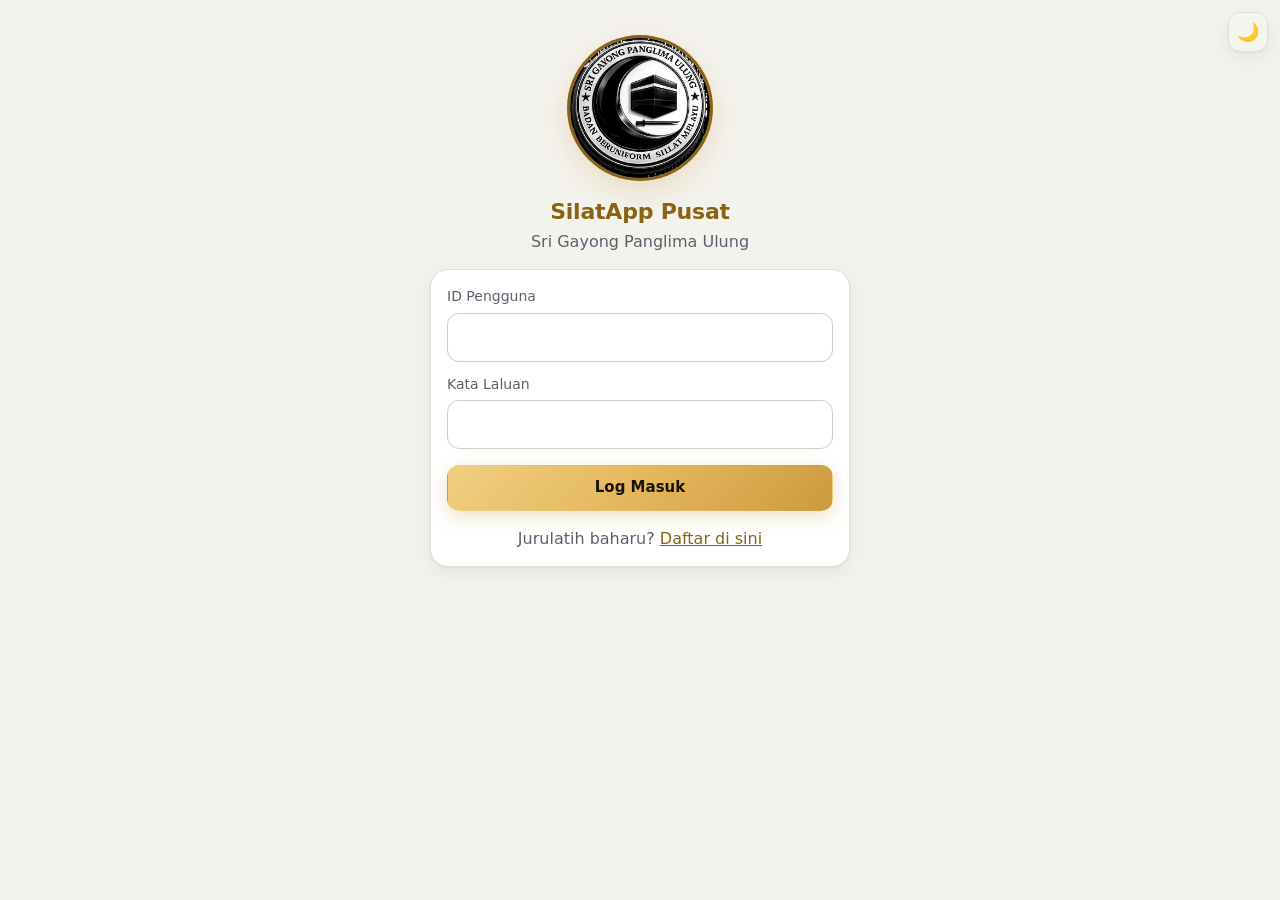
==== index.html @ 89554055 "Tema premium baharu: Mod Normal & Mod Malam, lebih ringan & laju - glass.css: tema rata tanpa kesan " ====
<!DOCTYPE html>
<html lang="ms">
<head>
<meta charset="UTF-8">
<meta name="viewport" content="width=device-width,initial-scale=1,viewport-fit=cover">
<title>SilatApp Pusat</title>
<link rel="icon" href="icon-192.png">
<link rel="apple-touch-icon" href="icon-192.png">
<link rel="manifest" href="manifest.json">
<meta name="apple-mobile-web-app-title" content="SilatApp">
<meta name="theme-color" content="#0F1115">
<meta name="mobile-web-app-capable" content="yes">
<meta name="apple-mobile-web-app-capable" content="yes">
<style>
:root{--bg:#0F1115;--kad:#181B22;--kad2:#20242D;--garis:#2C313C;--teks:#E8E9EC;--pudar:#9097A3;--emas:#E2B55A;--hijau:#3FB97B;--merah:#E0605A;--kuning:#E2B55A;--biru:#5A9BE2}
*{box-sizing:border-box;-webkit-tap-highlight-color:transparent}
html,body{margin:0;background:var(--bg);color:var(--teks);font:16px/1.45 system-ui,-apple-system,"Segoe UI",Roboto,sans-serif}
a{color:var(--emas)}
.wrap{max-width:760px;margin:0 auto;padding:14px 14px 110px}
header{display:flex;align-items:center;gap:10px;padding:10px 14px;border-bottom:1px solid var(--garis);background:#0B0D10;position:sticky;top:0;z-index:10}
header img{width:38px;height:38px;border-radius:50%;background:#fff;flex:none}
header .t{flex:1;min-width:0}
header .t b{display:block;font-size:17px}
header .t small{color:var(--pudar);display:block;white-space:nowrap;overflow:hidden;text-overflow:ellipsis;font-size:12px}
.ikon{width:44px;height:44px;flex:none;display:inline-flex;align-items:center;justify-content:center;border-radius:12px;background:var(--kad);border:1px solid var(--garis);color:var(--teks);font-size:20px;padding:0;cursor:pointer;min-height:0}
.tajuk{display:flex;align-items:center;gap:12px;padding:12px 14px;border-bottom:1px solid var(--garis);position:sticky;top:59px;background:var(--bg);z-index:9}
.tajuk h2{flex:1;margin:0;font-size:19px}
.tabs{display:flex;gap:6px;overflow-x:auto;padding:10px 14px;border-bottom:1px solid var(--garis);scrollbar-width:none}
.tabs::-webkit-scrollbar{display:none}
.tabs button{flex:none}
button,.btn{background:var(--kad2);color:var(--teks);border:1px solid var(--garis);border-radius:12px;padding:11px 16px;font:inherit;font-size:15px;cursor:pointer;min-height:44px}
button.utama{background:var(--emas);color:#1a1405;border-color:var(--emas);font-weight:700}
button.aktif{border-color:var(--emas);color:var(--emas)}
button.kecil{padding:6px 12px;font-size:14px;min-height:36px}
button.bahaya{border-color:var(--merah);color:var(--merah);background:transparent}
button.penuh{width:100%}
button:disabled{opacity:.5}
input,select,textarea{width:100%;background:var(--kad2);color:var(--teks);border:1px solid var(--garis);border-radius:12px;padding:12px 14px;font:inherit;font-size:16px;min-height:48px}
select{appearance:none;-webkit-appearance:none;background-image:linear-gradient(45deg,transparent 50%,var(--teks) 50%),linear-gradient(135deg,var(--teks) 50%,transparent 50%);background-position:calc(100% - 20px) 21px,calc(100% - 15px) 21px;background-size:5px 5px;background-repeat:no-repeat;padding-right:36px}
input:focus,select:focus,textarea:focus{outline:none;border-color:var(--emas)}
label{display:block;margin:12px 0 6px;color:var(--pudar);font-size:14px}
.kad{background:var(--kad);border:1px solid var(--garis);border-radius:16px;padding:16px;margin-bottom:12px}
.kad h3{margin:0 0 10px;color:var(--emas);font-size:16px}
.grid{display:grid;grid-template-columns:repeat(2,1fr);gap:10px}
@media(min-width:600px){.grid{grid-template-columns:repeat(3,1fr)}}
.stat{background:var(--kad2);border-radius:12px;padding:12px}
.stat b{display:block;font-size:22px;color:var(--emas)}
.stat small{color:var(--pudar);font-size:13px}
.jad{overflow-x:auto}
table{width:100%;border-collapse:collapse;font-size:14px}
th,td{padding:9px 8px;border-bottom:1px solid var(--garis);text-align:left;vertical-align:top}
th{color:var(--pudar);font-weight:500;white-space:nowrap}
.baris{display:flex;gap:10px;align-items:center}
.baris>*{flex:1;min-width:0}
.baris.balut{flex-wrap:wrap}.baris.balut>*{min-width:140px}
.pudar{color:var(--pudar)}
.tag{display:inline-block;padding:3px 10px;border-radius:8px;font-size:13px;font-weight:700;white-space:nowrap}
.t-AKTIF,.t-HIJAU{background:#1f3a2c;color:var(--hijau)}
.t-MENUNGGU,.t-KUNING{background:#3a321f;color:var(--kuning)}
.t-TIDAK{background:#2a2d33;color:var(--pudar)}
.t-DIGANTUNG,.t-DISEKAT,.t-DITOLAK,.t-DIBATALKAN,.t-MERAH{background:#3a2020;color:var(--merah)}
.t-BERPINDAH,.t-BERSAMA,.t-BIRU,.t-KETUA{background:#1f2c3a;color:var(--biru)}
.ring{background:var(--kad);border:1px solid var(--garis);border-radius:16px;padding:18px;margin-bottom:12px}
.ring .besar{font-size:30px;font-weight:800}
.ring .sub{display:flex;justify-content:space-between;align-items:center;color:var(--pudar);font-size:14px;margin:4px 0 12px;gap:8px}
.bar{height:8px;background:var(--kad2);border-radius:8px;overflow:hidden}.bar i{display:block;height:100%;background:var(--hijau);border-radius:8px}
.cip{display:flex;gap:8px;overflow-x:auto;margin:6px 0 12px;scrollbar-width:none}
.cip::-webkit-scrollbar{display:none}
.cip button{flex:none;border-radius:20px;padding:8px 16px;min-height:40px;background:var(--kad);color:var(--pudar);font-weight:600}
.cip button.on{background:#EDEEF0;color:#111;border-color:#EDEEF0}
.item{display:flex;align-items:center;gap:12px;background:var(--kad);border:1px solid var(--garis);border-radius:14px;padding:14px 16px;margin-bottom:8px;cursor:pointer}
.item .k{flex:1;min-width:0}
.item .k b{display:block;font-size:15px;line-height:1.3;text-transform:uppercase}
.item .k small{color:var(--pudar);font-size:13px}
.item .r{flex:none;display:flex;align-items:center;gap:8px}
.semak{width:46px;height:46px;border-radius:12px;border:2px solid var(--garis);display:flex;align-items:center;justify-content:center;font-size:22px;font-weight:800;color:transparent;flex:none}
.item.on .semak{background:var(--hijau);border-color:var(--hijau);color:#0b1a12}
.item.on{border-color:#2d5a43}
.menu{display:grid;grid-template-columns:repeat(2,1fr);gap:12px}
@media(min-width:600px){.menu{grid-template-columns:repeat(3,1fr)}}
.menu button{display:flex;flex-direction:column;align-items:flex-start;gap:8px;padding:18px 16px;border-radius:16px;background:var(--kad);text-align:left;min-height:110px}
.menu button .i{font-size:28px}
.menu button b{font-size:16px}
.menu button small{color:var(--pudar);font-size:12px}
.terapung{position:fixed;left:0;right:0;bottom:0;padding:12px 14px calc(12px + env(safe-area-inset-bottom));background:linear-gradient(transparent,var(--bg) 30%);z-index:8}
.terapung>div{max-width:760px;margin:0 auto}
.login{max-width:420px;margin:24px auto}
.login .logo{text-align:center}
.login .logo img{width:140px;height:140px;border-radius:50%;background:#fff;box-shadow:0 0 0 3px var(--emas)}
.login h1{color:var(--emas);text-align:center;margin:12px 0 2px;font-size:22px}
#toast{position:fixed;left:50%;bottom:calc(90px + env(safe-area-inset-bottom));transform:translateX(-50%);background:var(--kad2);border:1px solid var(--emas);padding:12px 16px;border-radius:12px;width:max-content;max-width:92%;display:none;z-index:60}
#modal{position:fixed;inset:0;background:rgba(0,0,0,.65);display:none;align-items:flex-end;justify-content:center;z-index:50}
#modal .isi{background:var(--kad);border:1px solid var(--garis);border-radius:20px 20px 0 0;padding:8px 16px calc(18px + env(safe-area-inset-bottom));width:100%;max-width:560px;max-height:92vh;overflow:auto}
#modal .isi:before{content:"";display:block;width:44px;height:5px;border-radius:5px;background:var(--garis);margin:4px auto 12px}
@media(min-width:700px){#modal{align-items:center}#modal .isi{border-radius:20px}}
.ahlikad{background:linear-gradient(135deg,#1c1f27,#0B0D10);border:2px solid var(--emas);border-radius:16px;padding:16px;display:flex;gap:14px;align-items:center}
.ahlikad img{width:68px;height:68px;border-radius:50%;background:#fff;flex:none}
.ahlikad .n{font-size:16px;font-weight:700}
.ahlikad .no{color:var(--emas);font-size:19px;font-weight:800;letter-spacing:1px}
.pdpa{font-size:13px;color:var(--pudar);background:var(--kad2);border:1px solid var(--garis);border-radius:12px;padding:12px;margin-top:12px}
.cek{display:flex;gap:10px;align-items:flex-start;margin-top:10px;color:var(--teks)}.cek input{width:22px;height:22px;min-height:0;margin-top:1px;flex:none}
.muat{opacity:.6;pointer-events:none}
.besarInput{font-size:26px;font-weight:800;text-align:center}
.fizgrid{display:grid;grid-template-columns:1fr 1fr 1fr;gap:8px;margin-top:10px;padding-top:10px;border-top:1px solid var(--garis)}.fizgrid .tag{white-space:normal;margin:0 2px 3px 0;line-height:1.3}
.kotakHasil{background:var(--kad2);border-radius:14px;padding:6px 14px;margin-top:12px}
.kotakHasil .bar2{display:flex;justify-content:space-between;align-items:center;gap:10px;padding:9px 0;border-bottom:1px solid var(--garis)}
.kotakHasil .bar2:last-child{border:0}
.kotakHasil .bar2 b{text-align:right}
/* ===== Paparan cetak (hitam putih) ===== */
#cetak{display:none;position:fixed;inset:0;z-index:100;background:#fff;color:#000;overflow:auto}
#cetak .alat{position:sticky;top:0;display:flex;gap:8px;padding:10px 14px;background:#111;z-index:2}
#cetak .alat button{flex:1}
#cetak .kertas{max-width:800px;margin:0 auto;padding:18px 16px 40px;font:13px/1.4 Arial,Helvetica,sans-serif;color:#000}
.kp-head{display:flex;align-items:center;gap:14px;border-bottom:3px double #000;padding-bottom:10px}
.kp-head img{width:70px;height:70px;filter:grayscale(1)}
.kp-head h1{font-size:17px;margin:0;letter-spacing:.5px}
.kp-head .g{font-size:15px;font-weight:700;margin-top:2px}
.kp-head .m{font-size:11px;margin-top:2px}
.kp-tajuk{text-align:center;font-size:15px;font-weight:700;margin:14px 0 4px;text-decoration:underline}
.kp-ring{width:100%;border-collapse:collapse;margin:8px 0 14px;font-size:11px}
.kp-ring td,.kp-ring th{border:1px solid #000;padding:3px 6px;text-align:center}
.kp-usia{background:#000;color:#fff;padding:7px 10px;font-weight:700;font-size:14px;margin-top:18px;-webkit-print-color-adjust:exact;print-color-adjust:exact}
.kp-jan{border:2px solid #000;border-top:0;padding:5px 10px;font-weight:700;font-size:13px;letter-spacing:1px}
.kp-kelas{font-weight:700;margin:10px 0 4px;font-size:13px;border-bottom:1px solid #000;padding-bottom:2px}
table.kp{width:100%;border-collapse:collapse;font-size:12px;margin-bottom:6px;page-break-inside:avoid}
table.kp th,table.kp td{border:1px solid #000;padding:4px 6px;text-align:left;color:#000}
table.kp th{background:#e6e6e6;font-weight:700;-webkit-print-color-adjust:exact;print-color-adjust:exact}
table.kp td.c,table.kp th.c{text-align:center}
.kp-blok{page-break-inside:avoid}
.kp-ttd{display:flex;justify-content:space-between;gap:30px;margin-top:40px;font-size:12px}
.kp-ttd div{flex:1;border-top:1px dotted #000;padding-top:4px}
.kp-nota{font-size:10px;margin-top:14px;border-top:1px solid #000;padding-top:6px}
@media print{
  @page{size:A4;margin:12mm}
  body>*:not(#cetak){display:none!important}
  #cetak{position:static;display:block!important;overflow:visible}
  #cetak .alat{display:none}
  #cetak .kertas{max-width:none;padding:0}
  .kp-usia.baru{page-break-before:always}
}
.lencanaRekod{display:inline-flex;align-items:center;min-height:40px;padding:8px 16px;border-radius:12px;background:linear-gradient(135deg,#F3CF7E,#E2B55A 45%,#C8963A);color:#1a1405;font-weight:700;font-size:14px;white-space:nowrap}
</style>
<link rel="preconnect" href="https://script.google.com"><link rel="preconnect" href="https://script.googleusercontent.com">
<link rel="stylesheet" href="glass.css"><script src="tema.js"></script>
</head>
<body>
<div id="app"><div style="min-height:80vh;display:flex;flex-direction:column;align-items:center;justify-content:center;gap:14px;color:#9097A3;font:15px system-ui,sans-serif">
<img src="logo.png" alt="" style="width:110px;height:110px;border-radius:50%;background:#fff;box-shadow:0 0 0 3px #E2B55A">
<div>Memuatkan...</div></div></div>
<div id="modal"><div class="isi" id="modalIsi"></div></div>
<div id="toast"></div>
<div id="cetak"></div>
<script src="bersama.js"></script>
<script src="qrcode.js"></script>
<script src="poster.js"></script>
<script>
/* ====== TETAPAN: URL Web App Apps Script ====== */
const API_URL = 'https://script.google.com/macros/s/AKfycbwYLSghcfcLVKLg2plYc9Slj8E0KuNu8LX7HOugVTSIWxwCfv2hcBZB_l0uc5JArfxV/exec';

const $ = s => document.querySelector(s);
const esc = s => String(s == null ? '' : s).replace(/[&<>"']/g, c => ({'&':'&amp;','<':'&lt;','>':'&gt;','"':'&quot;',"'":'&#39;'}[c]));
const tag = (s, w) => s ? `<span class="tag t-${esc(w || String(s).split(' ')[0])}">${esc(s)}</span>` : '';
let S = { token: localStorage.getItem('sp_token') || '', u: null, negeri: [], tab: '', tahun: String(new Date().getFullYear()), gelPilih: '' };
const NAMA_PERANAN = { SUPER_ADMIN: 'Super Admin', ADMIN_NEGERI: 'Admin Negeri', JURULATIH: 'Jurulatih' };
const BULAN_PENUH = ['','JANUARI','FEBRUARI','MAC','APRIL','MEI','JUN','JULAI','OGOS','SEPTEMBER','OKTOBER','NOVEMBER','DISEMBER'];
const hariIniStr = () => { const d = new Date(); return new Date(d - d.getTimezoneOffset() * 60000).toISOString().slice(0, 10); };
const rm = n => 'RM' + Number(n || 0).toFixed(2);
const tarikhMY = t => t && t.length >= 10 ? `${t.slice(8, 10)}/${t.slice(5, 7)}/${t.slice(0, 4)}` : (t || '');

function toast(m, ms) { const t = $('#toast'); t.textContent = m; t.style.display = 'block'; clearTimeout(toast.h); toast.h = setTimeout(() => t.style.display = 'none', ms || 3500); }
function modal(html) { $('#modalIsi').innerHTML = html; $('#modal').style.display = html ? 'flex' : 'none'; document.body.style.overflow = html ? 'hidden' : ''; }
$('#modal').addEventListener('click', e => { if (e.target.id === 'modal') modal(''); });

async function api(action, data) {
  const body = JSON.stringify(Object.assign({ action, token: S.token }, data || {}));
  let r;
  try {
    const res = await fetchMasa(API_URL, { method: 'POST', credentials: 'omit', headers: { 'Content-Type': 'text/plain;charset=utf-8' }, body });
    r = await res.json();
  } catch (e) {
    try {
      const res = await fetchMasa(API_URL + '?p=' + encodeURIComponent(body), { credentials: 'omit' });
      r = await res.json();
    } catch (e2) { r = { ok: false, msg: 'Tiada sambungan ke pelayan. Semak internet.' }; }
  }
  if (r.logout) keluar(true);
  return r;
}
const memuat = () => { const i = $('#isi'); if (i) i.innerHTML = '<p class="pudar" style="text-align:center;padding:30px 0">Memuatkan...</p>'; };

/* ================= LOG MASUK / DAFTAR ================= */
async function paparLogin() {
  const st = await api('status_awal');
  if (st.ok && st.perluSuper) return paparCiptaSuper();
  $('#app').innerHTML = `<div class="wrap"><div class="login">
    <div class="logo"><img src="logo.png" alt="Logo Sri Gayong Panglima Ulung"></div>
    <h1>SilatApp Pusat</h1><p class="pudar" style="text-align:center;margin-top:0">Sri Gayong Panglima Ulung</p>
    <div class="kad" id="kotakLogin">
      <label style="margin-top:0">ID Pengguna</label><input id="lId" autocomplete="username" autocapitalize="none">
      <label>Kata Laluan</label><input id="lPw" type="password" autocomplete="current-password">
      <button class="utama penuh" style="margin-top:16px" onclick="logMasuk()">Log Masuk</button>
      <p class="pudar" style="text-align:center;margin-bottom:0">Jurulatih baharu? <a href="#" onclick="paparDaftar();return false">Daftar di sini</a></p>
    </div></div></div>`;
  $('#lPw').addEventListener('keydown', e => { if (e.key === 'Enter') logMasuk(); });
}
function paparCiptaSuper() {
  $('#app').innerHTML = `<div class="wrap"><div class="login">
    <div class="logo"><img src="logo.png" alt="Logo"></div>
    <h1>Selamat Datang</h1><p class="pudar" style="text-align:center;margin-top:0">Langkah pertama: cipta akaun Super Admin anda (sekali sahaja).</p>
    <div class="kad" id="kotakSuper">
      <label style="margin-top:0">ID Pengguna</label><input id="sId" value="superadmin" autocapitalize="none">
      <label>Nama Penuh</label><input id="sNama">
      <label>No. Telefon</label><input id="sTel" inputmode="tel">
      <label>Kata Laluan (min. 8 aksara)</label><input id="sPw" type="password">
      <label>Ulang Kata Laluan</label><input id="sPw2" type="password">
      <button class="utama penuh" style="margin-top:16px" onclick="ciptaSuper()">Cipta Akaun</button>
    </div></div></div>`;
}
async function ciptaSuper() {
  if ($('#sPw').value !== $('#sPw2').value) return toast('Kata laluan tidak sama.');
  const k = $('#kotakSuper'); k.classList.add('muat');
  const r = await api('cipta_super', { id: $('#sId').value, nama: $('#sNama').value, telefon: $('#sTel').value, katalaluan: $('#sPw').value });
  k.classList.remove('muat'); toast(r.msg, 5000);
  if (r.ok) paparLogin();
}
async function logMasuk() {
  const k = $('#kotakLogin'); k.classList.add('muat');
  const r = await api('login', { id: $('#lId').value, katalaluan: $('#lPw').value });
  k.classList.remove('muat');
  if (!r.ok) return toast(r.msg);
  S.token = r.token; localStorage.setItem('sp_token', r.token); S.u = r.pengguna; S.tab = ''; mula();
}
async function paparDaftar() {
  $('#app').innerHTML = `<div class="wrap"><div class="login"><div class="logo"><img src="logo.png" alt=""></div>
    <h1>Daftar Jurulatih</h1><div class="kad" id="kotakDaftar"><p class="pudar">Memuatkan...</p></div></div></div>`;
  const r = await api('negeri');
  if (!r.ok) return toast(r.msg);
  S.negeri = r.negeri; S.gelAwam = r.gelanggang;
  $('#kotakDaftar').innerHTML = `
    <label style="margin-top:0">ID Pengguna (huruf kecil/nombor, 4–30 aksara)</label><input id="dId" autocapitalize="none">
    <label>Kata Laluan (min. 8 aksara)</label><input id="dPw" type="password">
    <label>Nama Penuh</label><input id="dNama">
    <label>No. Telefon</label><input id="dTel" inputmode="tel">
    <label>Negeri</label><select id="dNeg" onchange="isiGelDaftar()"><option value="">— Pilih negeri —</option>${S.negeri.map(n => `<option value="${n[0]}">${esc(n[1])}</option>`).join('')}</select>
    <label>Gelanggang</label><select id="dGel" onchange="$('#gelBaru').style.display=this.value==='__BARU'?'block':'none'"><option value="">— Pilih negeri dahulu —</option></select>
    <div id="gelBaru" style="display:none">
      <label>Nama Gelanggang Baharu</label><input id="dGNama">
      <label>Alamat Gelanggang</label><textarea id="dGAlamat" rows="2"></textarea>
      <p class="pudar" style="font-size:13px">Anda akan ditanda sebagai KETUA gelanggang ini.</p>
    </div>
    <div class="pdpa"><b>Notis PDPA:</b> Maklumat peribadi anda (nama, telefon) dikumpul hanya untuk urusan pentadbiran persatuan silat, disimpan secara selamat dan tidak didedahkan kepada pihak luar, selaras Akta Perlindungan Data Peribadi 2010.</div>
    <label class="cek"><input type="checkbox" id="dPdpa"> Saya faham dan bersetuju dengan notis PDPA di atas.</label>
    <div style="margin-top:16px" class="baris"><button onclick="paparLogin()">Kembali</button><button class="utama" onclick="hantarDaftar()">Hantar</button></div>`;
}
function isiGelDaftar() {
  const n = $('#dNeg').value, l = S.gelAwam.filter(g => g.negeri === n);
  if (!n) {
    $('#dGel').innerHTML = `<option value="">— Pilih negeri dahulu —</option>`;
    $('#gelBaru').style.display = 'none';
    return;
  }
  if (!l.length) {
    // Belum ada gelanggang di negeri ini: terus daftar gelanggang baharu
    $('#dGel').innerHTML = `<option value="__BARU" selected>+ Daftar gelanggang baharu (belum ada gelanggang di negeri ini)</option>`;
    $('#gelBaru').style.display = 'block';
    return;
  }
  $('#dGel').innerHTML = `<option value="">— Pilih gelanggang —</option>` + l.map(g => `<option value="${esc(g.kod)}">${esc(g.nama)} (${esc(g.kod)})</option>`).join('') + `<option value="__BARU">+ Mohon gelanggang baharu</option>`;
  $('#gelBaru').style.display = 'none';
}
async function hantarDaftar() {
  const gel = $('#dGel').value;
  if (!$('#dNeg').value) return toast('Sila pilih negeri.');
  if (!gel) return toast('Sila pilih gelanggang, atau pilih "+ Mohon gelanggang baharu" jika gelanggang anda belum ada dalam senarai.', 6000);
  if (gel === '__BARU' && !$('#dGNama').value.trim()) return toast('Sila isi Nama Gelanggang Baharu.');
  const d = { id: $('#dId').value, katalaluan: $('#dPw').value, nama: $('#dNama').value, telefon: $('#dTel').value, negeri: $('#dNeg').value, pdpa: $('#dPdpa').checked };
  if (gel === '__BARU') d.gelanggang_baru = { nama: $('#dGNama').value, alamat: $('#dGAlamat').value };
  else d.kod_gelanggang = gel;
  const k = $('#kotakDaftar'); k.classList.add('muat');
  const r = await api('daftar', d); k.classList.remove('muat');
  toast(r.msg, 6000);
  if (r.ok) paparLogin();
}
async function keluar(senyap) {
  if (!senyap && S.token) api('logout');
  S.token = ''; S.u = null; S.tab = ''; localStorage.removeItem('sp_token'); paparLogin();
}

/* ================= KERANGKA UTAMA ================= */
const MENU_JUR = [
  ['ahli', '👥', 'Ahli', 'Senarai & kad ahli'],
  ['mohon', '📝', 'Permohonan', 'Borang online & kelulusan'],
  ['daftar', '➕', 'Daftar Ahli', 'Pendaftaran manual'],
  ['hadir', '✅', 'Kehadiran', 'Rekod latihan'],
  ['yb', '💳', 'Yuran', 'Yuran bulanan'],
  ['kew', '💰', 'Kewangan', 'Masuk & keluar'],
  ['fiz', '⚖️', 'Fizikal & BMI', 'Kelas berat & BMI'],
  ['poster', '🖼️', 'Poster', 'Muat turun & kongsi'],
  ['gelang', '🏟️', 'Gelanggang', 'Jadual, cawangan & logo'],
  ['akaun', '⚙️', 'Akaun', 'Kata laluan']
];
const FN = () => ({ papan: tabPapan, lulus: tabLulus, gel: tabGel, jur: tabJur, ahli: tabAhli, daftar: tabDaftar, akaun: tabAkaun, hadir: tabHadir, gelang: tabGelang, mohon: tabMohon, poster: tabPoster, yb: tabYB, kew: tabKew, fiz: tabFiz, menu: tabMenu });
function pergi(t) { S.tab = t; window.scrollTo(0, 0); mula(); }

async function mula() {
  if (!S.token) return paparLogin();
  if (!S.u) {
    $('#app').innerHTML = `<div class="wrap pudar" style="text-align:center;padding-top:60px"><img src="logo.png" style="width:90px;border-radius:50%;background:#fff"><p>Memuatkan...</p></div>`;
    const r = await api('saya');
    if (!r.ok) { if (r.logout) return; $('#app').innerHTML = `<div class="wrap" style="text-align:center;padding-top:60px"><img src="logo.png" style="width:90px;border-radius:50%;background:#fff"><p>${esc(r.msg || 'Tidak dapat sambung ke pelayan.')}</p><button class="utama" onclick="mula()">Cuba lagi</button></div>`; return; }
    S.u = r.pengguna; S.negeri = r.negeri;
  }
  if (S.u.wajib_tukar) return paparTukarWajib();
  if (!S.negeri.length) { const r = await api('negeri'); S.negeri = r.negeri || []; }
  if (S.mod == null) { try { S.mod = localStorage.getItem('sp_mod') || 'admin'; } catch (e) { S.mod = 'admin'; } }
  const u = S.u, jur = modJur(), dua = u.peranan !== 'JURULATIH' && !!u.kod_gelanggang;
  if (jur) S.gelPilih = u.kod_gelanggang;
  const sub = jur ? `${esc(u.nama_gelanggang)} · ${esc(u.kod_gelanggang)}${u.ketua ? ' · KETUA' : ''}`
    : u.peranan === 'ADMIN_NEGERI' ? `Admin Negeri ${esc(u.namaNegeri)}` : 'Super Admin · Semua negeri';
  const head = `<header><img src="${esc(logoGel())}" alt="" style="object-fit:cover"><div class="t"><b>SilatApp</b><small>${esc(u.nama)} — ${sub}</small></div><button class="kecil" onclick="keluar()">Keluar</button></header>` +
    (dua ? `<div style="display:flex;gap:6px;padding:8px 14px;background:#0B0D10;border-bottom:1px solid var(--garis)">
      <button style="flex:1;min-height:40px;${!jur ? 'background:var(--emas);color:#1a1405;border-color:var(--emas);font-weight:700' : ''}" onclick="tukarMod('admin')">📊 Pentadbir</button>
      <button style="flex:1;min-height:40px;${jur ? 'background:var(--emas);color:#1a1405;border-color:var(--emas);font-weight:700' : ''}" onclick="tukarMod('gel')">🏟️ ${esc(u.nama_gelanggang || 'Gelanggang Saya')}</button></div>` : '');
  if (jur) {
    if (!MENU_JUR.some(m => m[0] === S.tab)) S.tab = 'menu';
    const m = MENU_JUR.find(x => x[0] === S.tab);
    $('#app').innerHTML = head + (m ? `<div class="tajuk"><button class="ikon" onclick="pergi('menu')">←</button><h2>${m[2]}</h2><button class="ikon" onclick="mula()">⟳</button></div>` : '') + `<div class="wrap" id="isi"></div>`;
  } else {
    const tabs = u.peranan === 'ADMIN_NEGERI' ? [['papan','Ringkasan'],['lulus','Kelulusan'],['gel','Gelanggang'],['jur','Jurulatih'],['ahli','Ahli'],['akaun','Akaun']]
      : [['papan','Ringkasan'],['lulus','Kelulusan'],['gel','Gelanggang'],['jur','Pengguna'],['ahli','Ahli'],['akaun','Akaun']];
    if (!tabs.some(t => t[0] === S.tab)) S.tab = tabs[0][0];
    $('#app').innerHTML = head + `<div class="tabs">${tabs.map(t => `<button class="${S.tab === t[0] ? 'aktif' : ''}" onclick="pergi('${t[0]}')">${t[1]}</button>`).join('')}</div><div class="wrap" id="isi"></div>`;
  }
  memuat();
  FN()[S.tab]();
}
function modJur() { return !!S.u && (S.u.peranan === 'JURULATIH' || (S.mod === 'gel' && !!S.u.kod_gelanggang)); }
function tukarMod(m) {
  S.mod = m; try { localStorage.setItem('sp_mod', m); } catch (e) {}
  S.tab = ''; S.cawList = null; S.cawPilih = null; S.ahli = null; S.gelPilih = m === 'gel' ? S.u.kod_gelanggang : '';
  window.scrollTo(0, 0); mula();
}
async function tabMenu() {
  await sediaCaw();
  $('#isi').innerHTML = `${pilihCaw('tabMenu')}<div class="ring" style="display:flex;gap:14px;align-items:center"><img src="${esc(logoGel())}" style="width:56px;height:56px;border-radius:50%;background:#fff;object-fit:cover">
    <div><div style="font-weight:800;font-size:17px">${esc(S.u.nama_gelanggang)}</div><div class="pudar" style="font-size:14px">${esc(S.u.kod_gelanggang)} · ${esc(S.u.namaNegeri)}</div>${S.cawList.length ? `<div style="font-size:13px;color:var(--emas);margin-top:2px">📍 ${esc(labelCaw())}</div>` : ''}</div></div>
    <div id="info"><p class="pudar" style="text-align:center">Memuatkan ringkasan...</p></div>
    <div class="menu">${MENU_JUR.map(m => `<button onclick="pergi('${m[0]}')"><span class="i">${m[1]}</span><b>${m[2]}</b><small>${m[3]}</small></button>`).join('')}</div>`;
  infografik();
  api('mohon_senarai').then(r => { const n = r.ok && r.permohonan ? r.permohonan.filter(x => x.status === 'MENUNGGU').length : 0;
    const b = [...document.querySelectorAll('.menu button')].find(x => x.textContent.includes('Permohonan'));
    if (b && n) b.insertAdjacentHTML('beforeend', `<span class="tag t-MERAH" style="position:absolute;top:12px;right:12px">${n} baharu</span>`), b.style.position = 'relative'; });
}
async function infografik() {
  const th = new Date().getFullYear();
  const [ra, rk, rj] = await Promise.all([api('senarai_ahli', { tahun: th }), api('kew_get', { tahun: th, cawangan: S.cawPilih }), api('jad_get')]);
  const el = $('#info'); if (!el || !ra.ok) { if (el) el.innerHTML = ''; return; }
  const ahli = ra.ahli.filter(a => a.status_gel === 'AKTIF' && ikutCaw(a)), n = ahli.length;
  const L = ahli.filter(a => !/^P/i.test(a.jantina)).length, P = n - L;
  const kump = [['Pra Sekolah', '≤ 6 thn', 0, 6], ['Sekolah Rendah', '7–12 thn', 7, 12], ['Sekolah Menengah', '13–17 thn', 13, 17], ['Dewasa', '18+ thn', 18, 999]];
  const umur = ahli.map(umurTahunIni), tiada = umur.filter(u => u == null).length;
  const bilK = kump.map(k => umur.filter(u => u != null && u >= k[2] && u <= k[3]).length);
  let baki = null;
  if (rk.ok && rk.rekod) { const masukLain = rk.rekod.filter(x => x.jenis === 'MASUK').reduce((s, x) => s + x.jumlah, 0), keluar = rk.rekod.filter(x => x.jenis === 'KELUAR').reduce((s, x) => s + x.jumlah, 0);
    baki = rk.bakiLalu + masukLain + rk.yuranBulanan.reduce((s, x) => s + x, 0) + rk.yuranTahunan - keluar; }
  const bilB = BENGKUNG.map(() => 0); let lain = 0;
  ahli.forEach(a => { const i = indeksBengkung(a.bengkung); if (i >= 0) bilB[i]++; else lain++; });
  const maxB = Math.max(1, ...bilB, lain);
  const pc = x => n ? Math.round(x / n * 100) : 0;
  el.innerHTML = `
  <div class="ring" style="cursor:pointer" onclick="pergi('gelang')"><div class="pudar" style="font-size:13px;margin-bottom:10px">📅 Jadual latihan</div>${htmlJadual(((rj.ok && rj.jadual) || []).filter(j => !cawTertentu() || !j.cawangan || j.cawangan === S.cawPilih))}</div>
  <div class="grid" style="grid-template-columns:1fr 1fr;margin-bottom:12px">
    <div class="ring" style="margin:0"><div class="pudar" style="font-size:13px">Ahli aktif</div><div class="besar" style="font-size:36px">${n}</div><div class="pudar" style="font-size:12px">orang pesilat</div></div>
    <div class="ring" style="margin:0;cursor:pointer" onclick="pergi('kew')"><div class="pudar" style="font-size:13px">Baki akaun</div><div class="besar" style="font-size:${baki != null && Math.abs(baki) >= 10000 ? 21 : 25}px;color:${baki < 0 ? 'var(--merah)' : 'var(--hijau)'}">${baki == null ? '-' : rm(baki)}</div><div class="pudar" style="font-size:12px">terkini ${th}</div></div>
  </div>
  <div class="ring"><div class="baris" style="font-size:14px;margin-bottom:8px"><span>♂ Lelaki <b>${L}</b> <span class="pudar">(${pc(L)}%)</span></span><span style="text-align:right">♀ Perempuan <b>${P}</b> <span class="pudar">(${pc(P)}%)</span></span></div>
    <div style="display:flex;height:12px;border-radius:8px;overflow:hidden;background:var(--kad2)"><i style="width:${pc(L)}%;background:var(--biru)"></i><i style="width:${n ? 100 - pc(L) : 0}%;background:#E07BB0"></i></div></div>
  <div class="ring"><div class="pudar" style="font-size:13px;margin-bottom:10px">Kumpulan umur (${th})</div>
    <div class="grid" style="grid-template-columns:1fr 1fr">${kump.map((k, i) => `<div class="stat"><b>${bilK[i]}</b><small>${k[0]}<br><span style="font-size:11px">${k[1]}</span></small>
      <div class="bar" style="height:5px;margin-top:8px"><i style="width:${pc(bilK[i])}%;background:var(--emas)"></i></div></div>`).join('')}</div>
    ${tiada ? `<div class="pudar" style="font-size:12px;margin-top:8px">${tiada} ahli tiada tarikh lahir</div>` : ''}</div>
  <div class="ring"><div class="pudar" style="font-size:13px;margin-bottom:10px">Bengkung semasa</div>
    ${bilB.map((c, i) => c ? `<div style="display:flex;align-items:center;gap:8px;margin-bottom:7px">${jalur(i)}<span style="flex:1;min-width:0;font-size:13px;white-space:nowrap;overflow:hidden;text-overflow:ellipsis">${esc(BENGKUNG[i])}</span>
      <span style="width:70px;flex:none;height:6px;background:var(--kad2);border-radius:6px;overflow:hidden"><i style="display:block;height:100%;width:${c / maxB * 100}%;background:var(--emas)"></i></span><b style="width:24px;text-align:right;flex:none">${c}</b></div>` : '').join('')}
    ${lain ? `<div class="pudar" style="font-size:12px">Lain / tidak dikenal pasti: ${lain}</div>` : ''}
    ${!n ? '<p class="pudar">Tiada ahli aktif.</p>' : ''}</div>`;
}
const nmNeg = k => (S.negeri.find(n => n[0] === k) || [k, k])[1];
function pilihTahun(fn, nilai, kunci) {
  const y = new Date().getFullYear(); let o = '';
  for (let i = y + 1; i >= y - 5; i--) o += `<option ${String(i) === String(nilai) ? 'selected' : ''}>${i}</option>`;
  return `<select onchange="S.${kunci || 'tahun'}=this.value;${fn}()">${o}</select>`;
}
function pilihBulan(fn, nilai, kunci) {
  return `<select onchange="S.${kunci}=+this.value;${fn}()">${BULAN_PENUH.slice(1).map((b, i) => `<option value="${i + 1}" ${i + 1 === +nilai ? 'selected' : ''}>${b}</option>`).join('')}</select>`;
}
function cip(nama, pilihan, aktif, fn) {
  return `<div class="cip">${pilihan.map(p => `<button class="${p[0] === aktif ? 'on' : ''}" onclick="S.${nama}='${p[0]}';${fn}()">${p[1]}</button>`).join('')}</div>`;
}
function cariBox(id, fn, ph) { return `<input id="${id}" placeholder="${ph || 'Cari nama...'}" oninput="${fn}()" style="margin-bottom:8px">`; }
function csv(nama, baris) {
  const t = baris.map(r => r.map(v => `"${String(v == null ? '' : v).replace(/"/g, '""')}"`).join(',')).join('\r\n');
  const a = document.createElement('a');
  a.href = URL.createObjectURL(new Blob(['﻿' + t], { type: 'text/csv' })); a.download = nama + '.csv'; a.click();
}

/* ================= RINGKASAN (Super/Admin) ================= */
/* --- Infografik gabungan (Super Admin / Admin Negeri) --- */
function gabungStat(list) {
  const t = { n: 0, L: 0, P: 0, K: 0, M: 0, D: 0, X: 0, b: BENGKUNG.map(() => 0), lain: 0 };
  list.forEach(st => { ['L', 'P', 'K', 'M', 'D', 'X'].forEach(k => t[k] += st[k] || 0);
    Object.entries(st.b || {}).forEach(([nm, c]) => { const i = indeksBengkung(nm); if (i >= 0) t.b[i] += c; else t.lain += c; }); });
  t.n = t.L + t.P; return t;
}
function blokInfo(t, ringkas) {
  const pc = x => t.n ? Math.round(x / t.n * 100) : 0, maxB = Math.max(1, ...t.b, t.lain);
  const umur = [['Kanak-kanak', '≤ 12 thn', t.K], ['Menengah', '13–17 thn', t.M], ['Dewasa', '18+ thn', t.D]];
  const bengkung = t.b.map((c, i) => c ? `<div style="display:flex;align-items:center;gap:8px;margin-bottom:7px">${jalur(i)}<span style="flex:1;min-width:0;font-size:13px;white-space:nowrap;overflow:hidden;text-overflow:ellipsis">${esc(BENGKUNG[i])}</span>
      <span style="width:70px;flex:none;height:6px;background:var(--kad2);border-radius:6px;overflow:hidden"><i style="display:block;height:100%;width:${c / maxB * 100}%;background:var(--emas)"></i></span><b style="width:30px;text-align:right;flex:none">${c}</b></div>` : '').join('');
  return `<div class="baris" style="font-size:14px;margin-bottom:8px"><span>♂ Lelaki <b>${t.L}</b> <span class="pudar">(${pc(t.L)}%)</span></span><span style="text-align:right">♀ Perempuan <b>${t.P}</b> <span class="pudar">(${pc(t.P)}%)</span></span></div>
    <div style="display:flex;height:10px;border-radius:8px;overflow:hidden;background:var(--kad2);margin-bottom:12px"><i style="width:${pc(t.L)}%;background:var(--biru)"></i><i style="width:${t.n ? 100 - pc(t.L) : 0}%;background:#E07BB0"></i></div>
    <div class="grid" style="grid-template-columns:repeat(3,1fr);margin-bottom:${ringkas ? 0 : 12}px">${umur.map(u => `<div class="stat" style="padding:10px"><b style="font-size:20px">${u[2]}</b><small>${u[0]}<br><span style="font-size:11px">${u[1]}</span></small>
      <div class="bar" style="height:4px;margin-top:6px"><i style="width:${pc(u[2])}%;background:var(--emas)"></i></div></div>`).join('')}</div>
    ${t.X ? `<div class="pudar" style="font-size:12px;margin:6px 0">${t.X} ahli tiada tarikh lahir</div>` : ''}
    ${ringkas ? '' : `<div class="pudar" style="font-size:13px;margin:4px 0 10px">Pemegang bengkung</div>${bengkung || '<p class="pudar">Tiada data.</p>'}${t.lain ? `<div class="pudar" style="font-size:12px">Lain / tidak dikenal pasti: ${t.lain}</div>` : ''}`}`;
}
async function tabPapan() {
  const r = await api('papan', { tahun: S.tahun }); if (!r.ok) return $('#isi').innerHTML = `<p>${esc(r.msg)}</p>`;
  S.papan = r; S.pNegeri = S.pNegeri || ''; S.pMod = S.pMod || 'umur';
  lukisPapan();
}
function lukisPapan() {
  const r = S.papan;
  if (S.u.peranan === 'ADMIN_NEGERI') return lukisNegeri(S.u.negeri, true);
  if (S.pNegeri) return lukisNegeri(S.pNegeri);
  const semua = gabungStat(r.gelanggang.map(g => g.stat));
  const ikutNeg = {}; r.gelanggang.forEach(g => (ikutNeg[g.negeri] = ikutNeg[g.negeri] || []).push(g));
  const negKod = Object.keys(ikutNeg).sort((x, y) => nmNeg(x).localeCompare(nmNeg(y)));
  const statNeg = negKod.map(k => [k, gabungStat(ikutNeg[k].map(g => g.stat)), ikutNeg[k]]);
  const jumBengkung = semua.b.reduce((x, y) => x + y, 0) + semua.lain;
  let senaraiNeg;
  if (S.pMod === 'umur') {
    senaraiNeg = `<div class="jad"><table><tr><th>Negeri</th><th>Gel.</th><th>Kanak²</th><th>Menengah</th><th>Dewasa</th><th>Jumlah</th></tr>
      ${statNeg.map(([k, t, gs]) => `<tr style="cursor:pointer" onclick="S.pNegeri='${k}';lukisPapan()"><td><b style="color:var(--emas)">${esc(nmNeg(k))} ›</b></td><td>${gs.length}</td><td>${t.K}</td><td>${t.M}</td><td>${t.D}</td><td><b>${t.n}</b></td></tr>`).join('') || '<tr><td colspan="6" class="pudar">Tiada data</td></tr>'}</table></div>`;
  } else {
    senaraiNeg = statNeg.map(([k, t, gs]) => `<div class="item" style="display:block" onclick="S.pNegeri='${k}';lukisPapan()">
      <div class="baris" style="margin-bottom:8px"><b style="color:var(--emas)">${esc(nmNeg(k))} ›</b><span class="pudar" style="text-align:right;font-size:13px">${gs.length} gelanggang · ${t.n} ahli</span></div>
      ${t.b.map((c, i) => c ? `<div style="display:flex;align-items:center;gap:8px;margin-bottom:5px">${jalur(i)}<span style="flex:1;min-width:0;font-size:12px;white-space:nowrap;overflow:hidden;text-overflow:ellipsis">${esc(BENGKUNG[i])}</span><b style="font-size:13px">${c}</b></div>` : '').join('') || '<span class="pudar">Tiada data</span>'}</div>`).join('') || '<p class="pudar">Tiada data</p>';
  }
  $('#isi').innerHTML = `
  <div class="baris" style="margin-bottom:10px"><h3 style="margin:0;color:var(--emas)">${S.u.peranan === 'ADMIN_NEGERI' ? 'Negeri ' + esc(S.u.namaNegeri) : 'Seluruh Malaysia'}</h3><div style="flex:none;width:110px">${pilihTahun('tabPapan', S.tahun)}</div></div>
  <div class="grid" style="margin-bottom:12px">
    <div class="stat"><b>${r.jumlah.semua}</b><small>Jumlah ahli aktif</small></div>
    <div class="stat"><b>${jumBengkung}</b><small>Pemegang bengkung</small></div>
    <div class="stat"><b>${r.gelanggang.reduce((n, g) => n + (g.cawangan || []).filter(c => c.id).length, 0)}</b><small>Cawangan</small></div>
    <div class="stat"><b>${r.gelanggang.reduce((n, g) => n + (g.jurulatih || []).filter(j => j.status === 'AKTIF').length, 0)}</b><small>Jurulatih aktif</small></div>
    <div class="stat"><b>${r.gelAktif}<span style="font-size:14px" class="pudar"> / ${r.gelAktif + r.gelTidakAktif}</span></b><small>Gelanggang aktif (60 hari)</small></div>
    <div class="stat" style="cursor:pointer" onclick="pergi('lulus')"><b>${r.menungguGel.length + r.menungguJur.length}</b><small>Menunggu kelulusan ›</small></div>
  </div>
  <div class="ring">${blokInfo(semua)}</div>
  ${r.segerak ? `<p class="pudar" style="font-size:13px">Segerak terakhir dari sistem Seri Mutiara: ${esc(r.segerak)}</p>` : ''}
  <div class="kad"><h3>Ikut Negeri</h3>${cip('pMod', [['umur', 'Kategori ahli'], ['bengkung', 'Bengkung']], S.pMod, 'lukisPapan')}${senaraiNeg}
    <p class="pudar" style="font-size:12px;margin-bottom:0">Ketuk nama negeri untuk lihat butiran setiap gelanggang.</p></div>
  <div class="baris" style="margin:16px 0 8px"><h3 style="margin:0;color:var(--emas)">Semua Gelanggang</h3><button class="kecil" style="flex:none" onclick="eksportPapan()">Eksport CSV</button></div>
  ${r.gelanggang.map(kadGel).join('') || '<p class="pudar">Tiada gelanggang.</p>'}`;
}
function kadGel(g) {
  return `<div class="item" onclick="S.gelPilih='${esc(g.kod)}';pergi('ahli')"><div class="k"><b>${esc(g.nama)}</b>
      <small>${esc(g.kod)} · ${esc(nmNeg(g.negeri))} · Ketua: ${esc(g.ketua || '-')} ${esc(g.telKetua)}</small><br>
      <small>${g.ahli} ahli${g.bersama ? ` (${g.bersama} bersama)` : ''} · ${g.bayar} bayar yuran ${esc(S.papan.tahun)}${g.kutipan ? ' · ' + rm(g.kutipan) : ''}</small>
      ${(g.cawangan || []).filter(c => c.id).length ? `<br><small style="color:var(--emas)">📍 ${(g.cawangan || []).filter(c => c.id).map(c => `${esc(c.nama)} (${c.L + c.P})`).join(' · ')}</small>` : ''}</div>
      <div class="r" style="flex-direction:column;align-items:flex-end">${tag(g.status)}<small class="pudar" style="font-size:11px">${g.aktif60 ? 'Aktif 60h' : 'Senyap 60h'}</small></div></div>`;
}
function lukisNegeri(k, admin) {
  const gs = S.papan.gelanggang.filter(g => g.negeri === k), t = gabungStat(gs.map(g => g.stat));
  const jur = gs.reduce((n, g) => n + (g.jurulatih || []).filter(j => j.status === 'AKTIF').length, 0);
  const caw = gs.reduce((n, g) => n + (g.cawangan || []).filter(c => c.id).length, 0);
  const menunggu = S.papan.menungguGel.length + S.papan.menungguJur.length;
  const wa = tel => { const d = String(tel || '').replace(/\D/g, '').replace(/^6?0/, '60'); return d.length > 9 ? `https://wa.me/${d}` : ''; };
  $('#isi').innerHTML = `<div class="baris" style="margin-bottom:12px">${admin ? '' : `<button class="ikon" style="flex:none" onclick="S.pNegeri='';lukisPapan()">←</button>`}<h3 style="margin:0;color:var(--emas)">${admin ? 'Negeri ' : ''}${esc(nmNeg(k))}</h3>
      ${admin ? `<div style="flex:none;width:110px">${pilihTahun('tabPapan', S.tahun)}</div>` : ''}</div>
    <div class="grid" style="margin-bottom:12px">
      <div class="stat"><b>${gs.length}</b><small>Gelanggang</small></div>
      <div class="stat"><b>${caw}</b><small>Cawangan</small></div>
      <div class="stat"><b>${jur}</b><small>Jurulatih aktif</small></div>
      <div class="stat"><b>${t.n}</b><small>Ahli aktif</small></div>
      ${admin ? `<div class="stat" style="cursor:pointer" onclick="pergi('lulus')"><b>${menunggu}</b><small>Menunggu kelulusan ›</small></div>
      <div class="stat"><b>${S.papan.gelAktif}<span class="pudar" style="font-size:14px"> / ${S.papan.gelAktif + S.papan.gelTidakAktif}</span></b><small>Aktif 60 hari</small></div>` : ''}
    </div>
    <div class="ring">${blokInfo(t)}</div>
    ${admin ? `<div class="baris" style="margin:16px 0 8px"><h3 style="margin:0;color:var(--emas)">Gelanggang</h3><button class="kecil" style="flex:none" onclick="eksportPapan()">Eksport CSV</button></div>` : `<h3 style="color:var(--emas)">Gelanggang di ${esc(nmNeg(k))}</h3>`}
    ${gs.map((g, gi) => { const st = gabungStat([g.stat]), cw = g.cawangan || [];
      return `<div class="kad">
      <div class="baris" style="margin-bottom:6px;align-items:flex-start"><div><b>${esc(g.nama)}</b><br><small class="pudar">${esc(g.kod)}</small></div><div style="flex:none">${tag(g.status)}</div></div>
      <div class="pudar" style="font-size:13px;margin-bottom:10px">${g.ahli} ahli aktif${g.bersama ? ` (${g.bersama} ahli bersama)` : ''} · ${g.bayar} bayar yuran ${esc(S.papan.tahun)}${g.aktif60 ? '' : ' · ⚠️ tiada aktiviti 60 hari'}</div>
      <div class="pudar" style="font-size:12px;margin-bottom:4px">👤 JURULATIH (${(g.jurulatih || []).length})</div>
      ${(g.jurulatih || []).map(j => `<div class="baris" style="padding:5px 0"><span style="font-size:14px">${esc(j.nama)} ${j.ketua ? tag('KETUA') : ''} ${j.status !== 'AKTIF' ? tag(j.status) : ''}</span>
        ${wa(j.telefon) ? `<a href="${wa(j.telefon)}" target="_blank" style="flex:none;color:var(--hijau);font-size:13px;text-decoration:none">💬 ${esc(j.telefon)}</a>` : `<small class="pudar" style="flex:none">${esc(j.telefon)}</small>`}</div>`).join('') || '<small class="pudar">Tiada jurulatih</small>'}
      ${cw.length ? `<div class="pudar" style="font-size:12px;margin:12px 0 4px">📍 CAWANGAN (${cw.filter(c => c.id).length})</div>
        <div class="jad"><table style="font-size:13px"><tr><th>Cawangan</th><th>Ahli</th><th>L/P</th><th>Kanak²</th><th>Men.</th><th>Dew.</th></tr>
        ${cw.map((c, ci) => `<tr style="cursor:pointer" onclick="const e=document.getElementById('cw_${gi}_${ci}');e.style.display=e.style.display==='none'?'':'none'"><td><b style="${c.id ? '' : 'color:var(--pudar)'}">${esc(c.nama)} ›</b></td><td><b>${c.L + c.P}</b></td><td>${c.L}/${c.P}</td><td>${c.K}</td><td>${c.M}</td><td>${c.D}</td></tr>
          <tr id="cw_${gi}_${ci}" style="display:none"><td colspan="6">${blokInfo(gabungStat([c]))}</td></tr>`).join('')}</table></div>` : ''}
      <details style="margin-top:12px"><summary class="pudar" style="cursor:pointer;font-size:13px">Infografik gelanggang (ahli utama)</summary><div style="margin-top:10px">${blokInfo(st)}</div></details>
      <button class="kecil penuh" style="margin-top:10px" onclick="S.gelPilih='${esc(g.kod)}';S.cawPilih='';pergi('ahli')">Lihat senarai ahli ›</button></div>`; }).join('') || '<p class="pudar">Tiada gelanggang.</p>'}`;
  if (!admin) window.scrollTo(0, 0);
}
function eksportPapan() {
  const r = S.papan;
  csv('ringkasan_gelanggang_' + r.tahun, [['Kod','Gelanggang','Negeri','Ketua','Telefon Ketua','Bil Ahli Aktif','Ahli Bersama','Bayar Yuran ' + r.tahun,'Kutipan (RM)','Status','Aktiviti Terakhir','Jurulatih','Cawangan']]
    .concat(r.gelanggang.filter(g => S.u.peranan !== 'ADMIN_NEGERI' || g.negeri === S.u.negeri).map(g => [g.kod, g.nama, nmNeg(g.negeri), g.ketua, g.telKetua, g.ahli, g.bersama, g.bayar, g.kutipan, g.status, g.aktiviti,
      (g.jurulatih || []).map(j => j.nama + ' (' + j.telefon + ')').join('; '), (g.cawangan || []).filter(c => c.id).map(c => c.nama + ': ' + (c.L + c.P)).join('; ')])));
}

/* ================= KELULUSAN ================= */
async function tabLulus() {
  const r = await api('papan', { tahun: S.tahun }); if (!r.ok) return $('#isi').innerHTML = `<p>${esc(r.msg)}</p>`;
  $('#isi').innerHTML = `
  <h3 style="color:var(--emas)">Gelanggang Baharu Menunggu (${r.menungguGel.length})</h3>
    ${r.menungguGel.map(g => `<div class="kad"><b>${esc(g.nama)}</b> — ${esc(nmNeg(g.negeri))}<br>
      <small class="pudar">${esc(g.alamat)}<br>Pemohon: ${esc(g.pemohon)} (${esc(g.tel)}) · ${esc(tarikhMY(g.tarikh))}</small>
      <label>Kod 3 huruf</label><input id="k3_${esc(g.kod)}" maxlength="3" placeholder="cth. SMT" style="text-transform:uppercase">
      <div class="baris" style="margin-top:10px"><button class="bahaya" onclick="statusGel('${esc(g.kod)}','TIDAK AKTIF','Tolak permohonan gelanggang ini?')">Tolak</button>
      <button class="utama" onclick="lulusGel('${esc(g.kod)}')">Luluskan</button></div></div>`).join('') || '<p class="pudar">Tiada.</p>'}
  <h3 style="color:var(--emas);margin-top:20px">Jurulatih Menunggu (${r.menungguJur.length})</h3>
    ${r.menungguJur.map(j => `<div class="kad"><b>${esc(j.nama)}</b> ${j.ketua ? tag('KETUA') : ''}<br>
      <small class="pudar">ID: ${esc(j.id)} · ${esc(j.telefon)}<br>${esc(j.nama_gelanggang)} (${esc(j.kod_gelanggang)}) ${esc(j.status_gelanggang)} · ${esc(nmNeg(j.negeri))}</small>
      <div class="baris" style="margin-top:10px"><button class="bahaya" onclick="statusJur('${esc(j.id)}','DITOLAK')">Tolak</button><button class="utama" onclick="statusJur('${esc(j.id)}','AKTIF')">Luluskan</button></div></div>`).join('') || '<p class="pudar">Tiada.</p>'}
    <p class="pudar" style="font-size:13px">Tip: luluskan gelanggang baharu dahulu, kemudian jurulatihnya.</p>`;
}
async function lulusGel(kod) {
  const r = await api('lulus_gelanggang', { kod, kod3: $('#k3_' + CSS.escape(kod)).value }); toast(r.msg, 5000); if (r.ok) mula();
}
async function statusGel(kod, status, soal) {
  if (soal && !confirm(soal)) return;
  const r = await api('status_gelanggang', { kod, status }); toast(r.msg); if (r.ok) mula();
}
async function statusJur(id, status) {
  if (status !== 'AKTIF' && !confirm('Tukar status ' + id + ' kepada ' + status + '?')) return;
  const r = await api('status_pengguna', { id, status }); toast(r.msg); if (r.ok) mula();
}

/* ================= GELANGGANG ================= */
async function tabGel() {
  const r = await api('senarai_gelanggang'); if (!r.ok) return $('#isi').innerHTML = `<p>${esc(r.msg)}</p>`;
  const sa = S.u.peranan === 'SUPER_ADMIN';
  $('#isi').innerHTML = `<h3 style="color:var(--emas)">Senarai Gelanggang (${r.gelanggang.length})</h3>` +
    r.gelanggang.map(g => `<div class="kad"><div class="baris"><div><b>${esc(g.nama)}</b><br><small class="pudar">${esc(g.kod)} · ${esc(nmNeg(g.negeri))}</small></div><div style="flex:none">${tag(g.status)}</div></div>
      <small class="pudar">${esc(g.alamat)}<br>Ketua: ${esc(g.ketua || '-')} ${esc(g.telKetua)} · ${g.jurulatih} jurulatih · Aktiviti: ${esc(tarikhMY(g.aktiviti) || '-')}</small>
      ${(g.cawangan || []).length ? `<div style="margin-top:8px">${g.cawangan.map(c => `<div style="font-size:13px;padding:3px 0">📍 <b>${esc(c.nama)}</b> <span class="pudar">· ${c.bil} ahli${c.alamat ? ' · ' + esc(c.alamat) : ''}</span></div>`).join('')}</div>` : '<div class="pudar" style="font-size:12px;margin-top:6px">Tiada cawangan</div>'}
      <div class="baris balut" style="margin-top:10px">
      ${g.status === 'AKTIF' ? `<button class="kecil" onclick="statusGel('${esc(g.kod)}','TIDAK AKTIF','Tidak aktifkan gelanggang ini?')">Tidak aktifkan</button>` : ''}
      ${g.status === 'TIDAK AKTIF' || (sa && g.status === 'DISEKAT') ? `<button class="kecil" onclick="statusGel('${esc(g.kod)}','AKTIF')">Aktifkan</button>` : ''}
      ${sa && g.status !== 'DISEKAT' && g.status !== 'MENUNGGU' ? `<button class="kecil bahaya" onclick="statusGel('${esc(g.kod)}','DISEKAT','SEKAT gelanggang ini? Jurulatihnya tidak boleh log masuk.')">Sekat</button>` : ''}
      ${g.status === 'MENUNGGU' ? '<small class="pudar">Lihat tab Kelulusan</small>' : ''}</div></div>`).join('');
}

/* ================= JURULATIH / PENGGUNA ================= */
async function tabJur() {
  const r = await api('senarai_pengguna'); if (!r.ok) return $('#isi').innerHTML = `<p>${esc(r.msg)}</p>`;
  const sa = S.u.peranan === 'SUPER_ADMIN';
  S.pengguna = r.pengguna;
  $('#isi').innerHTML = (sa ? `<div class="kad"><div class="baris" style="margin-bottom:6px"><h3 style="margin:0">🏛️ Admin Negeri</h3><button class="kecil utama" style="flex:none" onclick="borangAdmin()">+ Tambah</button></div>
      ${S.negeri.map(n => { const ad = S.pengguna.filter(p => p.peranan === 'ADMIN_NEGERI' && p.negeri === n[0]);
        return `<div style="padding:10px 0;border-bottom:1px solid var(--garis)"><div class="baris"><b style="font-size:14px">${esc(n[1])}</b>
          ${ad.some(a => a.status === 'AKTIF') ? '' : `<button class="kecil" style="flex:none" onclick="borangAdmin('${n[0]}')">+ Lantik</button>`}</div>
          ${ad.map(a => `<div style="margin-top:6px;display:flex;flex-wrap:wrap;gap:6px;align-items:center"><span style="flex:1;min-width:150px;font-size:14px">${esc(a.nama)} <small class="pudar">${esc(a.id)} · ${esc(a.telefon)}</small> ${a.status !== 'AKTIF' ? tag(a.status) : ''}</span>
            <button class="kecil" onclick="ubahAdmin('${esc(a.id)}')">✎ Ubah</button>
            ${a.status === 'AKTIF' ? `<button class="kecil" onclick="borangAdmin('${n[0]}','${esc(a.id)}')">🔁 Gantikan</button>` : `<button class="kecil" onclick="statusJur('${esc(a.id)}','AKTIF')">Aktifkan</button>`}</div>`).join('') || '<small class="pudar">Tiada admin</small>'}</div>`; }).join('')}
      <p class="pudar" style="font-size:12px;margin-bottom:0">Satu negeri boleh ada lebih dari seorang Admin Negeri.</p></div>
      <h3 style="color:var(--emas)">Semua Pengguna</h3>` : '') +
    cariBox('cariJ', 'senaraiJur', 'Cari nama / gelanggang...') + `<div id="senJ"></div>`;
  senaraiJur();
}
function senaraiJur() {
  const q = ($('#cariJ').value || '').toLowerCase();
  $('#senJ').innerHTML = S.pengguna.filter(p => (p.nama + ' ' + p.id + ' ' + p.nama_gelanggang + ' ' + p.negeri).toLowerCase().includes(q)).map(p => `
    <div class="kad"><div class="baris"><div><b>${esc(p.nama)}</b> ${p.ketua ? tag('KETUA') : ''}<br><small class="pudar">${esc(p.id)} · ${esc(p.telefon)}</small></div><div style="flex:none">${tag(p.status)}</div></div>
    <small class="pudar">${esc(NAMA_PERANAN[p.peranan])} · ${p.peranan === 'JURULATIH' ? esc(p.nama_gelanggang) + ' (' + esc(p.kod_gelanggang) + ')' : esc(nmNeg(p.negeri))}</small>
    <div class="baris balut" style="margin-top:10px">
    ${p.status !== 'AKTIF' ? `<button class="kecil" onclick="statusJur('${esc(p.id)}','AKTIF')">Aktifkan</button>` : `<button class="kecil bahaya" onclick="statusJur('${esc(p.id)}','DIGANTUNG')">${p.peranan === 'ADMIN_NEGERI' ? 'Buang / Gantung' : 'Gantung'}</button>`}
    ${p.peranan === 'JURULATIH' ? `<button class="kecil" onclick="setKetua('${esc(p.id)}',${!p.ketua})">${p.ketua ? 'Buang Ketua' : 'Jadikan Ketua'}</button>` : ''}
    ${S.u.peranan === 'SUPER_ADMIN' ? `<button class="kecil" onclick="resetPw('${esc(p.id)}','${esc(p.nama)}')">🔑 Reset kata laluan</button>` : ''}</div></div>`).join('') || '<p class="pudar">Tiada.</p>';
}
function borangAdmin(neg, ganti) {
  const lama = ganti ? S.pengguna.find(p => p.id === ganti) : null; S.gantiAdmin = ganti || '';
  modal(`<h3 style="color:var(--emas);margin-top:0">${lama ? '🔁 Gantikan Admin Negeri' : 'Lantik Admin Negeri'}</h3>
    ${lama ? `<div class="pdpa" style="margin-top:0">Admin semasa <b>${esc(lama.nama)}</b> (${esc(lama.id)}) akan <b>digantung</b> dan dilog keluar selepas admin baharu dilantik.</div>` : ''}
    <label>ID Pengguna admin baharu</label><input id="aId" autocapitalize="none" placeholder="cth. admin.perak">
    <p class="pudar" style="font-size:12px;margin:6px 0 0">Boleh guna ID pengguna sedia ada (cth. jurulatih) — perananya akan bertukar menjadi Admin Negeri.</p>
    <label>Negeri</label><select id="aNeg">${S.negeri.map(n => `<option value="${n[0]}" ${n[0] === neg ? 'selected' : ''}>${esc(n[1])}</option>`).join('')}</select>
    <label>Nama</label><input id="aNama"><label>Telefon</label><input id="aTel" inputmode="tel">
    <label>Kata laluan sementara (min 8) — kosongkan jika ID sudah wujud</label><input id="aPw">
    <div class="baris" style="margin-top:14px"><button onclick="modal('')">Batal</button><button class="utama" onclick="lantikAdmin()">Lantik</button></div>`);
}
async function resetPw(id, nama) {
  if (!confirm(`Reset kata laluan ${nama} (${id})?\n\nKata laluan lama tidak boleh digunakan lagi. Sistem akan jana kata laluan sementara.`)) return;
  const r = await api('reset_katalaluan', { id }); if (!r.ok) return toast(r.msg);
  const tel = String(r.telefon || '').replace(/\D/g, '').replace(/^6?0/, '60');
  const msg = `Assalamualaikum ${r.nama}. Kata laluan SilatApp anda telah direset.\nID: ${r.id}\nKata laluan sementara: ${r.sementara}\nSila log masuk di ${location.origin + location.pathname} dan tukar kata laluan baharu.`;
  modal(`<h3 style="color:var(--emas);margin-top:0">🔑 Kata Laluan Sementara</h3>
    <p style="margin:0">${esc(r.nama)}<br><span class="pudar">ID: <b style="color:var(--teks)">${esc(r.id)}</b></span></p>
    <div style="font-size:32px;font-weight:800;letter-spacing:3px;text-align:center;background:var(--kad2);border:2px dashed var(--emas);border-radius:14px;padding:16px;margin:14px 0;user-select:all">${esc(r.sementara)}</div>
    <p class="pudar" style="font-size:13px">Berikan kepada pengguna. Mereka <b>wajib menukar</b> kata laluan sebaik log masuk. Kata laluan ini dipaparkan sekali sahaja.</p>
    ${tel.length > 9 ? `<a href="https://wa.me/${tel}?text=${encodeURIComponent(msg)}" target="_blank" style="text-decoration:none"><button class="penuh" style="border-color:#2d5a43;color:var(--hijau)">💬 Hantar melalui WhatsApp</button></a>` : ''}
    <button class="penuh" style="margin-top:8px" onclick="navigator.clipboard&&navigator.clipboard.writeText(${esc(JSON.stringify(msg))}).then(()=>toast('Disalin'))">📋 Salin mesej</button>
    <button class="utama penuh" style="margin-top:8px" onclick="modal('')">Selesai</button>`);
}
async function setKetua(id, ketua) { const r = await api('set_ketua', { id, ketua }); toast(r.msg); if (r.ok) mula(); }
function ubahAdmin(id) {
  const a = S.pengguna.find(p => p.id === id); if (!a) return;
  modal(`<h3 style="color:var(--emas);margin-top:0">✎ Ubah Admin Negeri</h3><p class="pudar" style="margin:0">ID: <b style="color:var(--teks)">${esc(a.id)}</b></p>
    <label>Nama</label><input id="uNama" value="${esc(a.nama)}"><label>Telefon</label><input id="uTel" inputmode="tel" value="${esc(a.telefon)}">
    <label>Negeri (pindah negeri)</label><select id="uNeg">${S.negeri.map(n => `<option value="${n[0]}" ${n[0] === a.negeri ? 'selected' : ''}>${esc(n[1])}</option>`).join('')}</select>
    <button class="utama penuh" style="margin-top:14px" onclick="simpanUbahAdmin('${esc(a.id)}')">Simpan</button>
    <button class="penuh" style="margin-top:8px" onclick="borangBertugas('${esc(a.id)}')">🏟️ Gelanggang bertugas${a.kod_gelanggang ? ': ' + esc(a.kod_gelanggang) : ''}</button>
    <button class="penuh" style="margin-top:8px" onclick="resetPw('${esc(a.id)}','${esc(a.nama)}')">🔑 Reset kata laluan</button>
    ${a.status === 'AKTIF' ? `<button class="bahaya penuh" style="margin-top:8px" onclick="modal('');statusJur('${esc(a.id)}','DIGANTUNG')">Buang / Gantung admin</button>` : ''}
    <button class="penuh" style="margin-top:8px" onclick="modal('')">Batal</button>`);
}
async function simpanUbahAdmin(id) {
  const r = await api('ubah_admin', { id, nama: $('#uNama').value, telefon: $('#uTel').value, negeri: $('#uNeg').value });
  toast(r.msg); if (r.ok) { modal(''); mula(); }
}
async function lantikAdmin() {
  if (S.gantiAdmin && !confirm('Lantik admin baharu dan gantung admin lama?')) return;
  const r = await api('lantik_admin', { id: $('#aId').value, negeri: $('#aNeg').value, nama: $('#aNama').value, telefon: $('#aTel').value, katalaluan: $('#aPw').value, ganti: S.gantiAdmin });
  toast(r.msg, 6000); if (r.ok) { modal(''); mula(); }
}

/* ================= AHLI ================= */
async function tabAhli() {
  const u = S.u;
  let pilih = '';
  if (!modJur()) {
    const g = await api('senarai_gelanggang');
    const l = (g.gelanggang || []).filter(x => x.status !== 'MENUNGGU');
    if (!l.length) return $('#isi').innerHTML = '<p class="pudar">Tiada gelanggang.</p>';
    if (!S.gelPilih) S.gelPilih = l[0].kod;
    pilih = `<select style="margin-bottom:10px" onchange="S.gelPilih=this.value;tabAhli()">${l.map(x => `<option value="${esc(x.kod)}" ${x.kod === S.gelPilih ? 'selected' : ''}>${esc(x.nama)} (${esc(x.kod)})</option>`).join('')}</select>`;
  }
  const r = await api('senarai_ahli', { kod: S.gelPilih, tahun: S.tahun });
  if (!r.ok) return $('#isi').innerHTML = pilih + `<p>${esc(r.msg)}</p>`;
  if (modJur()) { const c = await api('caw_get'); S.cawList = c.ok ? c.cawangan : []; if (S.cawPilih == null) { try { S.cawPilih = localStorage.getItem('sp_caw') || ''; } catch (e) { S.cawPilih = ''; } } pilih = pilihCaw('tabAhli'); }
  else { S.cawList = r.cawangan || []; if (S.cawPilih && S.cawPilih !== '__TIADA' && !S.cawList.some(c => c.id === S.cawPilih)) S.cawPilih = ''; pilih += pilihCaw('tabAhli'); }
  S.ahli = r.ahli; S.gelAhli = r.gelanggang; S.aTapis = S.aTapis == null ? 'AKTIF' : S.aTapis;
  const aktif = r.ahli.filter(a => a.status_gel === 'AKTIF');
  const bayar = aktif.filter(a => a.yuran).length;
  $('#isi').innerHTML = pilih + `<div class="ring"><div class="besar">${aktif.length} <span style="font-size:16px;font-weight:600" class="pudar">ahli aktif</span></div>
    <div class="sub"><span>${bayar} / ${aktif.length} bayar yuran tahunan</span><span style="flex:none;width:110px">${pilihTahun('tabAhli', S.tahun)}</span></div>
    <div class="bar"><i style="width:${aktif.length ? bayar / aktif.length * 100 : 0}%"></i></div></div>
    ${cariBox('cariA', 'senaraiAhli', 'Cari nama / no. ahli...')}
    <div id="cipA"></div><div id="senA"></div>
    <button class="kecil" onclick="eksportAhli()">Eksport CSV</button>`;
  senaraiAhli();
}
function senaraiAhli() {
  const q = ($('#cariA').value || '').toLowerCase(), st = S.aTapis;
  const kira = s => S.ahli.filter(a => !s || a.status_gel === s).length;
  $('#cipA').innerHTML = cip('aTapis', [['AKTIF', `Aktif (${kira('AKTIF')})`], ['', `Semua (${kira('')})`], ['TIDAK AKTIF', `Tidak Aktif (${kira('TIDAK AKTIF')})`], ['BERPINDAH', `Berpindah (${kira('BERPINDAH')})`]], st, 'senaraiAhli');
  const l = S.ahli.filter(a => (!st || a.status_gel === st) && ikutCaw(a) && (a.nama + ' ' + a.no_ahli).toLowerCase().includes(q));
  $('#senA').innerHTML = l.map(a => `<div class="item" onclick="bukaAhli('${esc(a.no_ahli)}')"><div class="k"><b>${esc(a.nama)}</b><small>${esc(a.no_ahli)} · ${esc(namaBengkung(a.bengkung) || '-')}${a.nama_cawangan ? ' · 📍 ' + esc(a.nama_cawangan) : ''}</small></div>
    <div class="r">${a.jenis === 'BERSAMA' ? tag('BERSAMA') : ''}${a.status_gel !== 'AKTIF' ? tag(a.status_gel) : ''}${a.yuran ? tag(a.yuran, 'HIJAU') : ''}</div></div>`).join('') || '<p class="pudar">Tiada ahli.</p>';
}
function eksportAhli() {
  csv('ahli_' + S.gelAhli.kod, [['No Ahli','No KP','Nama','Jantina','Tarikh Lahir','Bengkung','Status','Jenis','Gelanggang Utama','Tarikh Daftar','Tel Waris','Yuran ' + S.tahun,'ID Lama']]
    .concat(S.ahli.map(a => [a.no_ahli, a.no_kp, a.nama, a.jantina, a.tarikh_lahir, a.bengkung, a.status_gel, a.jenis, a.gelanggang_utama, a.tarikh_daftar, a.tel_waris, a.yuran, a.id_lama])));
}
async function bukaAhli(no) {
  const a = S.ahli.find(x => x.no_ahli === no); if (!a) return;
  const bolehUbah = a.jenis === 'UTAMA' && a.status_gel !== 'BERPINDAH';
  const warna = { AKTIF: 'var(--hijau)' }[a.status_gel] || 'var(--merah)';
  const dis = bolehUbah ? '' : 'disabled';
  modal(`<div class="ahlikad"><img src="${esc(modJur() ? logoGel() : 'logo.png')}" alt="" style="object-fit:cover"><div style="min-width:0"><div class="pudar" style="font-size:11px">KAD AHLI · SRI GAYONG PANGLIMA ULUNG</div>
      <div class="n">${esc(a.nama)}</div><div class="no">${esc(a.no_ahli)}</div>
      <div style="font-size:14px">Bengkung: <b>${esc(namaBengkung(a.bengkung) || '-')}</b></div>
      <div style="margin-top:4px"><span class="tag" style="background:${warna};color:#111">${esc(a.status_gel)}</span> <small class="pudar">${esc(S.gelAhli.nama)}</small></div></div></div>
    <label>Nama</label><input id="mNama" value="${esc(a.nama)}" ${dis}>
    <div class="baris"><div><label>No. KP</label><input value="${esc(a.no_kp)}" disabled></div>
      <div><label>Jantina</label><select id="mJan" ${dis}><option value="L" ${a.jantina === 'L' ? 'selected' : ''}>Lelaki</option><option value="P" ${a.jantina === 'P' ? 'selected' : ''}>Perempuan</option></select></div></div>
    <label>Tarikh Lahir</label><input type="date" id="mLahir" value="${esc(a.tarikh_lahir)}" ${dis}>
    <label>Bengkung</label>${pilihBengkung('mBeng', a.bengkung, dis)}
    <label>Tel. Waris <small class="pudar">(boleh 2 nombor, cth. 0123456789 / 0198887777)</small></label><input id="mWaris" value="${esc(a.tel_waris)}" inputmode="tel" ${dis}>
    ${(S.cawList || []).length && modJur() ? `<label>Cawangan</label><select id="mCaw" onchange="tagSatu('${esc(a.no_kp)}',this.value)"><option value="">— Tiada —</option>${S.cawList.map(c => `<option value="${esc(c.id)}" ${c.id === a.cawangan ? 'selected' : ''}>${esc(c.nama)}</option>`).join('')}</select>` : ''}
    <p class="pudar" style="font-size:13px">Gelanggang utama: ${esc(a.gelanggang_utama)} · Daftar: ${esc(tarikhMY(a.tarikh_daftar))}${bolehUbah ? '' : '<br>Maklumat hanya boleh diubah oleh gelanggang utama.'}</p>
    ${bolehUbah ? `<button class="utama penuh" onclick="simpanAhli('${esc(no)}')">Simpan Maklumat</button>` : ''}
    ${a.status_gel !== 'BERPINDAH' ? `<label>Status di gelanggang ini</label>
    <div class="baris"><select id="mStatus">${['AKTIF','TIDAK AKTIF','DIGANTUNG','DIBATALKAN'].map(s => `<option ${s === a.status_gel ? 'selected' : ''}>${s}</option>`).join('')}</select><button style="flex:none" onclick="tukarStatusAhli('${esc(no)}')">Tukar</button></div>
    <h3 style="color:var(--emas);margin:18px 0 0;font-size:16px">Yuran Tahunan</h3>
    <div class="baris"><div><label>Tahun</label><input id="yTahun" value="${esc(S.tahun)}" inputmode="numeric"></div><div><label>Jumlah (RM)</label><input id="yJum" inputmode="decimal"></div></div>
    <label>Tarikh bayar</label><input type="date" id="yTarikh" value="${hariIniStr()}">
    <button class="utama penuh" style="margin-top:12px" onclick="rekodYuran('${esc(no)}')">Rekod Yuran Tahunan</button>` : ''}
    <div id="sejarah" class="pudar" style="margin-top:12px;font-size:13px">Memuatkan sejarah...</div>
    <button class="penuh" style="margin-top:14px" onclick="modal('')">Tutup</button>`);
  const s = await api('sejarah_yuran', { no_ahli: no });
  if (s.ok && $('#sejarah')) $('#sejarah').innerHTML = `<b>Sejarah yuran tahunan:</b> ${s.yuran.map(y => `${esc(y.tahun)} (RM${esc(y.jumlah)}, ${esc(y.gel)})`).join(' · ') || 'tiada'}<br>
    <b>Keahlian:</b> ${s.keahlian.map(k => `${esc(k.kod)} ${esc(k.jenis)} ${esc(k.status)}`).join(' · ')}`;
}
async function simpanAhli(no) {
  const r = await api('kemaskini_ahli', { no_ahli: no, data: { nama: $('#mNama').value, jantina: $('#mJan').value, tarikh_lahir: $('#mLahir').value, bengkung: $('#mBeng').value, tel_waris: $('#mWaris').value } });
  toast(r.msg); if (r.ok) { modal(''); tabAhli(); }
}
async function tukarStatusAhli(no) {
  const r = await api('status_ahli', { no_ahli: no, kod: S.gelAhli.kod, status: $('#mStatus').value });
  toast(r.msg); if (r.ok) { modal(''); tabAhli(); }
}
async function rekodYuran(no, paksa) {
  const r = await api('rekod_yuran', { no_ahli: no, kod: S.gelAhli.kod, tahun: $('#yTahun').value, jumlah: $('#yJum').value, tarikh: $('#yTarikh').value, paksa: !!paksa });
  if (r.amaran) { if (confirm(r.msg)) return rekodYuran(no, true); return; }
  toast(r.msg); if (r.ok) { modal(''); tabAhli(); }
}

/* ================= DAFTAR AHLI ================= */
async function tabDaftar() {
  if (modJur() && !S.cawList) { const c = await api('caw_get'); S.cawList = c.ok ? c.cawangan : []; }
  $('#isi').innerHTML = `<div class="kad" id="kotakAhli"><h3>Daftar Ahli Baharu</h3>
    <label>No. Kad Pengenalan / MyKid</label><input id="aKP" placeholder="cth. 150512-08-1234" inputmode="numeric">
    <button class="utama penuh" style="margin-top:10px" onclick="semakKP()">Semak No. KP</button>
    <div id="hasilKP"></div></div>`;
}
async function semakKP() {
  const r = await api('semak_kp', { no_kp: $('#aKP').value, kod: S.gelPilih });
  if (!r.ok) return toast(r.msg);
  const h = $('#hasilKP');
  if (!r.wujud) {
    h.innerHTML = `<p style="color:var(--hijau)">✔ No. KP belum berdaftar. Isi maklumat:</p>
      <label>Nama Penuh</label><input id="aNama">
      <div class="baris"><div><label>Jantina</label><select id="aJan"><option value="L">Lelaki</option><option value="P">Perempuan</option></select></div>
      <div><label>Tarikh Lahir</label><input type="date" id="aLahir" value="${tarikhDariKP(r.no_kp)}"></div></div>
      <label>Bengkung Semasa</label>${pilihBengkung('aBeng', BENGKUNG[0])}
      <label>No. Tel. Waris <small class="pudar">(boleh 2 nombor: bapa / ibu)</small></label><input id="aWaris" inputmode="tel" placeholder="cth. 0123456789 / 0198887777">
      ${(S.cawList || []).length ? `<label>Cawangan</label><select id="aCaw"><option value="">— Tiada —</option>${S.cawList.map(c => `<option value="${esc(c.id)}" ${c.id === S.cawPilih ? 'selected' : ''}>${esc(c.nama)}</option>`).join('')}</select>` : ''}
      ${pdpaAhli()}<button class="utama penuh" style="margin-top:14px" onclick="hantarAhli('')">Daftar Ahli</button>`;
    const j = Number(String(r.no_kp).slice(-1)); if (!isNaN(j)) $('#aJan').value = j % 2 ? 'L' : 'P';
  } else if (r.sudahDiSini) {
    h.innerHTML = `<p style="color:var(--kuning)">Ahli ini (<b>${esc(r.ahli.nama)}</b>, ${esc(r.ahli.no_ahli)}) sudah berdaftar di gelanggang anda.</p>`;
  } else {
    h.innerHTML = `<div class="kotakHasil" style="padding:14px"><p style="color:var(--kuning);margin-top:0">⚠ No. KP ini sudah berdaftar.</p>
      <b>${esc(r.ahli.nama)}</b> — ${esc(r.ahli.no_ahli)} ${tag(r.ahli.status)}<br><small class="pudar">Gelanggang utama: ${esc(r.ahli.utama)}<br>
      ${r.keahlian.map(k => `${esc(k.nama)} · ${esc(k.jenis)} · ${esc(k.status)}`).join('<br>')}</small></div>
      ${pdpaAhli()}
      <button class="utama penuh" style="margin-top:14px" onclick="hantarAhli('pindah')">Pindah ke gelanggang ini</button>
      <button class="penuh" style="margin-top:8px" onclick="hantarAhli('bersama')">Tambah sebagai Ahli Bersama</button>
      <p class="pudar" style="font-size:13px"><b>Pindah</b>: gelanggang ini jadi gelanggang utama. <b>Ahli Bersama</b>: kekal di gelanggang asal, juga berlatih di sini. No. ahli kekal sama.</p>`;
  }
}
function pdpaAhli() {
  return `<div class="pdpa"><b>Notis PDPA:</b> Maklumat ahli digunakan hanya untuk pentadbiran keahlian silat. No. KP dipaparkan separa kepada pihak lain.</div>
    <label class="cek"><input type="checkbox" id="aPdpa"> Ahli / ibu bapa / penjaga telah bersetuju maklumat ini disimpan.</label>`;
}
function tarikhDariKP(kp) {
  const d = String(kp).replace(/\D/g, ''); if (d.length < 6) return '';
  let y = Number(d.slice(0, 2)); const now = new Date().getFullYear() % 100; y = y > now ? 1900 + y : 2000 + y;
  return `${y}-${d.slice(2, 4)}-${d.slice(4, 6)}`;
}
async function hantarAhli(mod) {
  const d = { no_kp: $('#aKP').value };
  if (!mod) Object.assign(d, { nama: $('#aNama').value, jantina: $('#aJan').value, tarikh_lahir: $('#aLahir').value, bengkung: $('#aBeng').value, tel_waris: $('#aWaris').value });
  if ($('#aCaw')) d.cawangan = $('#aCaw').value; else if (S.cawPilih && S.cawPilih !== '__TIADA') d.cawangan = S.cawPilih;
  const k = $('#kotakAhli'); k.classList.add('muat');
  const r = await api('daftar_ahli', { data: d, mod, kod: S.gelPilih, pdpa: $('#aPdpa').checked });
  k.classList.remove('muat'); toast(r.msg, 5000);
  if (r.ok) tabDaftar();
}

/* ================= MODUL GELANGGANG (jurulatih sahaja) ================= */
async function muatAhliJur(semuaCaw) {
  const [r, c] = await Promise.all([api('senarai_ahli', { tahun: S.tahun }), api('caw_get')]);
  if (!r.ok) { $('#isi').innerHTML = `<p>${esc(r.msg)}</p>`; return null; }
  S.ahli = r.ahli; S.gelAhli = r.gelanggang; S.cawList = c.ok ? c.cawangan : [];
  if (S.cawPilih == null) { try { S.cawPilih = localStorage.getItem('sp_caw') || ''; } catch (e) { S.cawPilih = ''; } }
  if (S.cawPilih && S.cawPilih !== '__TIADA' && !S.cawList.some(x => x.id === S.cawPilih)) S.cawPilih = '';
  return r.ahli.filter(a => a.status_gel === 'AKTIF' && (semuaCaw || ikutCaw(a)));
}
/* --- Cawangan (lokasi latihan di bawah gelanggang induk) --- */
const ikutCaw = a => !S.cawPilih || (S.cawPilih === '__TIADA' ? !a.cawangan : a.cawangan === S.cawPilih);
const namaCaw = id => ((S.cawList || []).find(c => c.id === id) || {}).nama || '';
function pilihCaw(fn) {
  if (!(S.cawList || []).length) return '';
  return `<select style="margin-bottom:12px;border-color:var(--emas)" onchange="S.cawPilih=this.value;try{localStorage.setItem('sp_caw',this.value)}catch(e){};${fn}()">
    <option value="">🏟️ Semua cawangan</option>${S.cawList.map(c => `<option value="${esc(c.id)}" ${c.id === S.cawPilih ? 'selected' : ''}>📍 ${esc(c.nama)}</option>`).join('')}
    <option value="__TIADA" ${S.cawPilih === '__TIADA' ? 'selected' : ''}>— Belum ditag cawangan</option></select>`;
}
const cawTertentu = () => !!S.cawPilih && S.cawPilih !== '__TIADA';
const labelCaw = () => !S.cawPilih ? 'Semua cawangan' : S.cawPilih === '__TIADA' ? 'Gelanggang induk / belum ditag' : namaCaw(S.cawPilih);
async function sediaCaw() {
  if (!S.cawList) { const c = await api('caw_get'); S.cawList = c.ok ? c.cawangan : []; }
  if (S.cawPilih == null) { try { S.cawPilih = localStorage.getItem('sp_caw') || ''; } catch (e) { S.cawPilih = ''; } }
  if (cawTertentu() && !S.cawList.some(x => x.id === S.cawPilih)) S.cawPilih = '';
}
function wajibCaw(fn, apa) {  // jika gelanggang ada cawangan, rekod mesti dibuat di bawah cawangan tertentu
  if (!(S.cawList || []).length || S.cawPilih) return false;
  $('#isi').innerHTML = `<div class="kad" style="text-align:center"><div style="font-size:40px">📍</div><h3>Pilih cawangan dahulu</h3>
    <p class="pudar" style="font-size:14px">Rekod ${apa} disimpan berasingan bagi setiap cawangan.</p>
    ${S.cawList.map(c => `<button class="penuh" style="margin-top:8px" onclick="S.cawPilih='${esc(c.id)}';try{localStorage.setItem('sp_caw',S.cawPilih)}catch(e){};${fn}()">📍 ${esc(c.nama)}</button>`).join('')}
    <button class="penuh" style="margin-top:8px" onclick="S.cawPilih='__TIADA';${fn}()">— Ahli belum ditag cawangan</button></div>`;
  return true;
}
const logoGel = () => (S.u && S.u.logo && modJur() ? S.u.logo : 'logo.png');
const nota = '<p class="pudar" style="font-size:12px;text-align:center">🔒 Data ini hanya untuk gelanggang anda — tidak dihantar kepada Admin Negeri / Super Admin.</p>';
function ringkasan(besar, kiri, kanan, peratus) {
  return `<div class="ring"><div class="besar">${besar}</div><div class="sub"><span>${kiri}</span><span style="color:var(--merah);font-weight:700">${kanan}</span></div>
    <div class="bar"><i style="width:${Math.max(0, Math.min(100, peratus))}%"></i></div></div>`;
}

/* ---- Kehadiran ---- */
async function tabHadir() {
  const ahli = await muatAhliJur(); if (!ahli) return;
  if (wajibCaw('tabHadir', 'kehadiran')) return;
  S.hTarikh = S.hTarikh || hariIniStr();
  const h = await api('hadir_get', { tarikh: S.hTarikh, cawangan: S.cawPilih });
  S.hSet = new Set(h.hadir || []); S.hAhli = ahli; S.hTapis = S.hTapis || 'semua'; S.hAda = h.ada;
  $('#isi').innerHTML = `${pilihCaw('tabHadir')}<input type="date" value="${esc(S.hTarikh)}" onchange="S.hTarikh=this.value;tabHadir()" style="margin-bottom:12px">
    <div id="ringH"></div>
    <div class="baris" style="margin-bottom:6px"><button class="kecil" onclick="S.hAhli.forEach(a=>S.hSet.add(a.no_kp));lukisHadir()">✓ Tanda semua</button><button class="kecil" onclick="S.hSet.clear();lukisHadir()">Kosongkan</button></div>
    ${cariBox('cariH', 'lukisHadir')}<div id="cipH"></div><div id="senH"></div>
    <input id="hCat" placeholder="Catatan latihan (pilihan)" value="${esc(h.catatan || '')}" style="margin-top:6px">
    <button class="kecil" style="margin-top:14px" onclick="laporanHadir()">📊 Laporan bulanan</button>${nota}
    <div class="terapung"><div><button class="utama penuh" onclick="simpanHadir()">Simpan Kehadiran</button></div></div>`;
  lukisHadir();
}
function lukisHadir() {
  const n = S.hAhli.filter(a => S.hSet.has(a.no_kp)).length, t = S.hAhli.length;
  $('#ringH').innerHTML = ringkasan(`${n} <span style="font-size:16px" class="pudar">/ ${t} hadir</span>`, `${tarikhMY(S.hTarikh)} · ${S.hAda ? 'sudah direkod' : 'belum direkod'}`, `${t - n} tidak hadir`, t ? n / t * 100 : 0);
  $('#cipH').innerHTML = cip('hTapis', [['semua', `Semua (${t})`], ['hadir', `Hadir (${n})`], ['tidak', `Tidak (${t - n})`]], S.hTapis, 'lukisHadir');
  const q = ($('#cariH').value || '').toLowerCase();
  const l = S.hAhli.filter(a => a.nama.toLowerCase().includes(q) && (S.hTapis === 'semua' || (S.hTapis === 'hadir') === S.hSet.has(a.no_kp)));
  $('#senH').innerHTML = l.map(a => `<div class="item ${S.hSet.has(a.no_kp) ? 'on' : ''}" onclick="togolH('${esc(a.no_kp)}')"><div class="k"><b>${esc(a.nama)}</b><small>${esc(namaBengkung(a.bengkung) || a.no_ahli)}</small></div><div class="semak">✓</div></div>`).join('') || '<p class="pudar">Tiada.</p>';
}
function togolH(kp) { S.hSet.has(kp) ? S.hSet.delete(kp) : S.hSet.add(kp); lukisHadir(); }
async function simpanHadir() {
  const r = await api('hadir_simpan', { tarikh: S.hTarikh, cawangan: S.cawPilih, hadir: [...S.hSet].filter(kp => S.hAhli.some(a => a.no_kp === kp)), catatan: $('#hCat').value }); toast(r.msg); if (r.ok) tabHadir();
}
async function laporanHadir() {
  const d = new Date(); S.lBulan = S.lBulan || d.getMonth() + 1; S.lTahun = S.lTahun || d.getFullYear();
  modal('<p class="pudar">Memuatkan...</p>');
  const lap = await api('hadir_laporan', { bulan: S.lBulan, tahun: S.lTahun, cawangan: S.cawPilih });
  const bs = (lap.sesi || []).length;
  modal(`<h3 style="color:var(--emas);margin-top:0">Laporan Kehadiran</h3>
    <div class="baris"><div>${pilihBulan('laporanHadir', S.lBulan, 'lBulan')}</div><div style="flex:none;width:110px">${pilihTahun('laporanHadir', S.lTahun, 'lTahun')}</div></div>
    <p class="pudar" style="font-size:14px">${bs} sesi latihan${bs ? ': ' + lap.sesi.map(x => `${x.tarikh.slice(8)}hb (${x.bil})`).join(', ') : ''}</p>
    ${S.hAhli.map(a => { const n = (lap.bil || {})[a.no_kp] || 0, pc = bs ? Math.round(n / bs * 100) : 0, w = pc >= 75 ? 'HIJAU' : pc >= 50 ? 'KUNING' : 'MERAH';
      return `<div class="item" style="cursor:default"><div class="k"><b>${esc(a.nama)}</b><small>${n} / ${bs} sesi</small></div>${tag(pc + '%', w)}</div>`; }).join('')}
    <button class="penuh" onclick="modal('')">Tutup</button>`);
}

/* ---- Yuran bulanan + pengecualian ---- */
const ymKey = () => `${S.ybTahun}-${String(S.ybBulan).padStart(2, '0')}`;
const bulanKec = () => (S.kec || []).find(k => k.jenis === 'BULAN' && k.mula === ymKey() && (k.cawangan || '') === (cawTertentu() ? S.cawPilih : ''));
const cutiAhli = a => (S.kec || []).find(k => k.jenis === 'BULAN' && k.mula === ymKey() && (!k.cawangan || k.cawangan === a.cawangan));
const ahliKec = kp => (S.kec || []).find(k => k.jenis === 'AHLI' && k.no_kp === kp && k.mula <= ymKey() && (!k.tamat || k.tamat >= ymKey()));
const labelYM = ym => ym ? `${BULAN_PENUH[+ym.slice(5)].slice(0, 3)} ${ym.slice(0, 4)}` : '';
async function tabYB() {
  const ahli = await muatAhliJur(); if (!ahli) return;
  const d = new Date(); S.ybBulan = S.ybBulan || d.getMonth() + 1; S.ybTahun = S.ybTahun || d.getFullYear();
  const [r, k] = await Promise.all([api('yb_get', { tahun: S.ybTahun }), api('kec_get')]); if (!r.ok) return toast(r.msg);
  S.yb = {}; r.bayaran.forEach(b => S.yb[b.no_kp + '|' + b.bulan] = b);
  S.kec = k.ok ? k.senarai : [];
  S.ybAhli = ahli; S.ybTapis = S.ybTapis || 'semua';
  const nt = await api('notis_senarai'); S.notis = nt.ok ? nt.notis : [];
  const nMenunggu = S.notis.filter(x => x.status === 'MENUNGGU' && ikutCaw(x)).length;
  $('#isi').innerHTML = `${nMenunggu ? `<button class="penuh" style="margin-bottom:12px;border-color:var(--emas);color:var(--emas);font-weight:700" onclick="paparNotis()">🔔 ${nMenunggu} bayaran QR menunggu pengesahan ›</button>` : ''}${pilihCaw('tabYB')}<div class="baris" style="margin-bottom:12px"><div>${pilihBulan('tabYB', S.ybBulan, 'ybBulan')}</div><div style="flex:none;width:120px">${pilihTahun('tabYB', S.ybTahun, 'ybTahun')}</div></div>
    <div id="ringYB"></div><div id="kecYB"></div>${cariBox('cariYB', 'lukisYB')}<div id="cipYB"></div><div id="senYB"></div>${nota}`;
  lukisYB();
}
function lukisYB() {
  const sudah = a => S.yb[a.no_kp + '|' + S.ybBulan], bkPapar = bulanKec();
  const kecuali = S.ybAhli.filter(a => !sudah(a) && ahliKec(a.no_kp));
  const cuti = S.ybAhli.filter(a => !sudah(a) && !kecuali.includes(a) && cutiAhli(a));
  const bk = bkPapar;
  const wajib = S.ybAhli.filter(a => !kecuali.includes(a) && !cuti.includes(a));
  const n = wajib.filter(sudah).length, t = wajib.length;
  const jum = S.ybAhli.reduce((x, a) => x + (sudah(a) ? Number(sudah(a).jumlah || 0) : 0), 0);
  $('#ringYB').innerHTML = bk
    ? `<div class="ring" style="border-color:#4c3d7a"><div class="besar">${rm(jum)}</div><div class="sub"><span>📅 ${BULAN_PENUH[S.ybBulan]} dikecualikan${bk.sebab ? ' — ' + esc(bk.sebab) : ''}</span></div><div class="pudar" style="font-size:13px">Tiada yuran wajib bulan ini.</div></div>`
    : ringkasan(rm(jum), `${n} / ${t} orang bayar${kecuali.length ? ` · ${kecuali.length} dikecualikan` : ''}${cuti.length ? ` · ${cuti.length} cuti` : ''}`, `${t - n} belum bayar`, t ? n / t * 100 : 0);
  const kecAhliAktif = (S.kec || []).filter(k => k.jenis === 'AHLI' && (!k.tamat || k.tamat >= ymKey())).length;
  $('#kecYB').innerHTML = `<label class="cek" style="margin:0 0 10px;color:var(--pudar)"><input type="checkbox" ${bkPapar ? 'checked' : ''} onchange="togolBulanKec(this)"> 📅 Kecualikan bulan ini (cuti / tanpa yuran)${(S.cawList || []).length ? ` — <b>${esc(cawTertentu() ? namaCaw(S.cawPilih) : 'semua cawangan')}</b>` : ''}</label>
    <button class="penuh" style="text-align:left;border-color:#4c3d7a;background:#1d1830;color:#B9A4FF;font-weight:700;margin-bottom:12px" onclick="paparKecAhli()">💜 Pengecualian khas pesilat${kecAhliAktif ? ` (${kecAhliAktif})` : ''}</button>`;
  const cipL = [['semua', `Semua (${S.ybAhli.length})`], ['belum', `Belum (${t - n})`], ['sudah', `Sudah (${S.ybAhli.filter(sudah).length})`]];
  if (kecuali.length) cipL.push(['kecuali', `Dikecualikan (${kecuali.length})`]);
  $('#cipYB').innerHTML = cip('ybTapis', cipL, S.ybTapis, 'lukisYB');
  const q = ($('#cariYB').value || '').toLowerCase();
  const padan = a => S.ybTapis === 'semua' || (S.ybTapis === 'sudah' && sudah(a)) || (S.ybTapis === 'kecuali' && kecuali.includes(a))
    || (S.ybTapis === 'belum' && !sudah(a) && !kecuali.includes(a) && !cuti.includes(a));
  const l = S.ybAhli.map((a, i) => [a, i]).filter(([a]) => a.nama.toLowerCase().includes(q) && padan(a));
  $('#senYB').innerHTML = l.map(([a, i]) => { const b = sudah(a), ke = !b && ahliKec(a.no_kp);
    const kanan = b ? `${tag('RM' + Number(b.jumlah || 0).toFixed(0), 'HIJAU')}<span class="pudar">✎</span>`
      : ke ? `<span class="tag" style="background:#2a2140;color:#B9A4FF">DIKECUALIKAN</span>`
      : cuti.includes(a) ? `<span class="tag t-TIDAK">CUTI</span>`
      : `<span class="lencanaRekod">+ Rekod</span>`;
    return `<div class="item" onclick="bukaYB(${i})"><div class="k"><b>${esc(a.nama)}</b><small>${esc(namaBengkung(a.bengkung) || a.no_ahli)}${b ? ' · ' + tarikhMY(b.tarikh) : ke && ke.sebab ? ' · ' + esc(ke.sebab) : ''}</small></div><div class="r">${kanan}</div></div>`; }).join('') || '<p class="pudar">Tiada.</p>';
}
async function togolBulanKec(el) {
  const bk = bulanKec();
  if (bk) {
    if (!confirm(`Batalkan pengecualian ${BULAN_PENUH[S.ybBulan]} ${S.ybTahun}?`)) { el.checked = true; return; }
    const r = await api('kec_padam', { id: bk.id }); toast(r.msg); if (r.ok) S.kec = S.kec.filter(k => k.id !== bk.id);
  } else {
    const sebab = prompt(`Sebab ${BULAN_PENUH[S.ybBulan]} ${S.ybTahun} dikecualikan? (cth. Cuti sekolah, Ramadan)`, '');
    if (sebab === null) { el.checked = false; return; }
    const r = await api('kec_simpan', { jenis: 'BULAN', mula: ymKey(), sebab, cawangan: cawTertentu() ? S.cawPilih : '' }); toast(r.msg);
    if (r.ok) { const k = await api('kec_get'); S.kec = k.senarai || []; }
  }
  lukisYB();
}
function paparKecAhli() {
  const nama = {}; S.ybAhli.forEach(a => nama[a.no_kp] = a.nama);
  const l = (S.kec || []).filter(k => k.jenis === 'AHLI');
  const y = S.ybTahun, opsBulan = (id, v) => `<select id="${id}"><option value="">${id === 'keTamat' ? 'Berterusan' : '— Bulan —'}</option>${[y - 1, y, y + 1].flatMap(t => BULAN_PENUH.slice(1).map((b, i) => { const k = `${t}-${String(i + 1).padStart(2, '0')}`; return `<option value="${k}" ${k === v ? 'selected' : ''}>${b.slice(0, 3)} ${t}</option>`; })).join('')}</select>`;
  modal(`<h3 style="color:#B9A4FF;margin-top:0">💜 Pengecualian Khas Pesilat</h3>
    <p class="pudar" style="font-size:13px;margin-top:0">Pesilat yang dikecualikan tidak dikira "belum bayar" (cth. anak yatim, asnaf, anak jurulatih).</p>
    ${l.map(k => `<div class="item" style="cursor:default"><div class="k"><b>${esc(nama[k.no_kp] || k.no_kp)}</b><small>${esc(k.sebab || '-')} · ${labelYM(k.mula)} → ${k.tamat ? labelYM(k.tamat) : 'berterusan'}</small></div><button class="kecil bahaya" onclick="padamKec('${esc(k.id)}')">Batal</button></div>`).join('') || '<p class="pudar">Tiada pengecualian lagi.</p>'}
    <h3 style="color:var(--emas);font-size:15px;margin:16px 0 0">Tambah pengecualian</h3>
    <label>Pesilat</label><select id="keKp">${S.ybAhli.map(a => `<option value="${esc(a.no_kp)}">${esc(a.nama)}</option>`).join('')}</select>
    <label>Sebab</label><input id="keSebab" list="keL" placeholder="cth. Anak yatim"><datalist id="keL"><option>Anak yatim</option><option>Asnaf / B40</option><option>Anak jurulatih</option><option>Adik-beradik</option><option>Biasiswa gelanggang</option></datalist>
    <div class="baris"><div><label>Mula</label>${opsBulan('keMula', ymKey())}</div><div><label>Hingga</label>${opsBulan('keTamat', '')}</div></div>
    <button class="utama penuh" style="margin-top:14px" onclick="simpanKec()">Simpan Pengecualian</button>
    <button class="penuh" style="margin-top:8px" onclick="modal('')">Tutup</button>`);
}
async function simpanKec() {
  const r = await api('kec_simpan', { jenis: 'AHLI', no_kp: $('#keKp').value, sebab: $('#keSebab').value, mula: $('#keMula').value, tamat: $('#keTamat').value });
  toast(r.msg); if (r.ok) { const k = await api('kec_get'); S.kec = k.senarai || []; lukisYB(); paparKecAhli(); }
}
async function padamKec(id) {
  if (!confirm('Batalkan pengecualian ini?')) return;
  const r = await api('kec_padam', { id }); toast(r.msg); if (r.ok) { S.kec = S.kec.filter(k => k.id !== id); lukisYB(); paparKecAhli(); }
}
function bukaYB(i) {
  const a = S.ybAhli[i], bulan = S.ybBulan, b = S.yb[a.no_kp + '|' + bulan];
  S.ybPilih = { a, bulan };
  let lalai = ''; try { lalai = localStorage.getItem('sp_yb') || ''; } catch (e) {}
  modal(`<h3 style="color:var(--emas);margin:0">Yuran ${BULAN_PENUH[bulan]} ${S.ybTahun}</h3><p style="margin:6px 0 0"><b>${esc(a.nama)}</b><br><small class="pudar">${esc(a.no_ahli)}</small></p>
    <label>Jumlah (RM)</label><input id="ybJum" class="besarInput" inputmode="decimal" value="${esc(b ? b.jumlah : lalai)}">
    <label>Tarikh bayar</label><input type="date" id="ybTarikh" value="${esc(b ? b.tarikh : hariIniStr())}">
    <label>Kaedah</label><div class="cip" id="ybK">${['TUNAI','ONLINE','QR'].map(k => `<button class="${(b ? b.kaedah : 'TUNAI') === k ? 'on' : ''}" onclick="document.querySelectorAll('#ybK button').forEach(x=>x.classList.remove('on'));this.classList.add('on')">${k}</button>`).join('')}</div>
    <button class="utama penuh" onclick="simpanYB()">Simpan</button>
    <div class="baris" style="margin-top:8px">${b ? `<button class="bahaya" onclick="padamYB()">Padam</button>` : ''}<button onclick="modal('')">Batal</button></div>`);
}
async function simpanYB() {
  const { a, bulan } = S.ybPilih; try { localStorage.setItem('sp_yb', $('#ybJum').value); } catch (e) {}
  const kaedah = ($('#ybK .on') || {}).textContent || 'TUNAI';
  const r = await api('yb_simpan', { no_kp: a.no_kp, bulan, tahun: S.ybTahun, jumlah: $('#ybJum').value, tarikh: $('#ybTarikh').value, kaedah });
  toast(r.msg); if (r.ok) { S.yb[a.no_kp + '|' + bulan] = { jumlah: $('#ybJum').value, tarikh: $('#ybTarikh').value, kaedah }; modal(''); lukisYB(); }
}
async function padamYB() {
  if (!confirm('Padam rekod bayaran ini?')) return;
  const { a, bulan } = S.ybPilih; const r = await api('yb_padam', { no_kp: a.no_kp, bulan, tahun: S.ybTahun });
  toast(r.msg); if (r.ok) { modal(''); delete S.yb[a.no_kp + '|' + bulan]; lukisYB(); }
}

/* ---- Kewangan ---- */
async function tabKew() {
  S.kTahun = S.kTahun || new Date().getFullYear(); S.kTapis = S.kTapis || 'semua';
  await sediaCaw();
  const r = await api('kew_get', { tahun: S.kTahun, cawangan: S.cawPilih }); if (!r.ok) return $('#isi').innerHTML = `<p>${esc(r.msg)}</p>`;
  S.kew = r;
  const masukLain = r.rekod.filter(x => x.jenis === 'MASUK').reduce((a, x) => a + x.jumlah, 0);
  const keluar = r.rekod.filter(x => x.jenis === 'KELUAR').reduce((a, x) => a + x.jumlah, 0);
  const yb = r.yuranBulanan.reduce((a, b) => a + b, 0);
  const masuk = masukLain + yb + r.yuranTahunan, baki = r.bakiLalu + masuk - keluar;
  $('#isi').innerHTML = `${pilihCaw('tabKew')}<div style="margin-bottom:12px">${pilihTahun('tabKew', S.kTahun, 'kTahun')}</div>
    ${(S.cawList || []).length ? `<p class="pudar" style="font-size:13px;margin-top:0">📍 Akaun: <b style="color:var(--teks)">${esc(!S.cawPilih ? 'Gabungan semua cawangan + induk' : labelCaw())}</b></p>` : ''}
    <div class="ring"><div class="pudar" style="font-size:14px">Baki semasa</div><div class="besar" style="color:${baki < 0 ? 'var(--merah)' : 'var(--teks)'}">${rm(baki)}</div>
      <div class="sub" style="margin-bottom:0"><span>Baki dibawa: ${rm(r.bakiLalu)}</span></div></div>
    <div class="grid" style="margin-bottom:12px"><div class="stat"><b style="color:var(--hijau);font-size:18px">${rm(masuk)}</b><small>Masuk ${S.kTahun}</small></div>
      <div class="stat"><b style="color:var(--merah);font-size:18px">${rm(keluar)}</b><small>Keluar ${S.kTahun}</small></div></div>
    <div class="kotakHasil" style="margin:0 0 12px"><div class="bar2"><span class="pudar">Yuran bulanan</span><b>${rm(yb)}</b></div><div class="bar2"><span class="pudar">Yuran tahunan</span><b>${rm(r.yuranTahunan)}</b></div><div class="bar2"><span class="pudar">Terimaan lain</span><b>${rm(masukLain)}</b></div></div>
    ${cip('kTapis', [['semua', 'Semua'], ['MASUK', 'Masuk'], ['KELUAR', 'Keluar']], S.kTapis, 'tabKew')}
    ${r.rekod.filter(x => S.kTapis === 'semua' || x.jenis === S.kTapis).map(x => `<div class="item" onclick="padamKew('${esc(x.id)}')"><div class="k"><b style="text-transform:none">${esc(x.kategori || x.jenis)}</b><small>${esc(tarikhMY(x.tarikh))}${x.keterangan ? ' · ' + esc(x.keterangan) : ''}</small></div>
      <div class="r"><b style="color:${x.jenis === 'MASUK' ? 'var(--hijau)' : 'var(--merah)'}">${x.jenis === 'MASUK' ? '+' : '−'}${rm(x.jumlah)}</b></div></div>`).join('') || '<p class="pudar">Tiada rekod. (Yuran dikira automatik.)</p>'}
    <button class="kecil" onclick="eksportKew()">Eksport CSV</button>${nota}
    <div class="terapung"><div><button class="utama penuh" onclick="borangKew()">+ Tambah Rekod</button></div></div>`;
}
function borangKew() {
  modal(`<h3 style="color:var(--emas);margin-top:0">Tambah Rekod Kewangan</h3>
    ${(S.cawList || []).length ? `<div class="pdpa" style="margin-top:0">📍 Disimpan di bawah: <b>${esc(cawTertentu() ? namaCaw(S.cawPilih) : 'Gelanggang induk')}</b></div>` : ''}
    <div class="cip" id="kJ"><button class="on" data-v="MASUK" onclick="document.querySelectorAll('#kJ button').forEach(x=>x.classList.remove('on'));this.classList.add('on')">⬇ Masuk</button><button data-v="KELUAR" onclick="document.querySelectorAll('#kJ button').forEach(x=>x.classList.remove('on'));this.classList.add('on')">⬆ Keluar</button></div>
    <label>Jumlah (RM)</label><input id="kJum" class="besarInput" inputmode="decimal">
    <label>Kategori</label><input id="kKat" list="kKatL" placeholder="cth. Derma, Peralatan"><datalist id="kKatL">${['Derma','Tajaan','Jualan','Peralatan','Pakaian','Pengangkutan','Makanan','Pertandingan','Sewa','Lain-lain'].map(x => `<option>${x}</option>`).join('')}</datalist>
    <label>Keterangan</label><input id="kKet">
    <label>Tarikh</label><input type="date" id="kTarikh" value="${hariIniStr()}">
    <button class="utama penuh" style="margin-top:14px" onclick="simpanKew()">Simpan</button><button class="penuh" style="margin-top:8px" onclick="modal('')">Batal</button>`);
}
async function simpanKew() {
  const r = await api('kew_simpan', { cawangan: S.cawPilih, tarikh: $('#kTarikh').value, jenis: $('#kJ .on').dataset.v, kategori: $('#kKat').value, keterangan: $('#kKet').value, jumlah: $('#kJum').value });
  toast(r.msg); if (r.ok) { modal(''); tabKew(); }
}
async function padamKew(id) { if (!confirm('Padam rekod ini?')) return; const r = await api('kew_padam', { id }); toast(r.msg); if (r.ok) tabKew(); }
function eksportKew() {
  const r = S.kew, rows = [['Tarikh','Jenis','Kategori','Keterangan','Jumlah (RM)']].concat(r.rekod.map(x => [x.tarikh, x.jenis, x.kategori, x.keterangan, x.jumlah]));
  r.yuranBulanan.forEach((j, m) => { if (j) rows.push([S.kTahun + '-' + String(m).padStart(2, '0'), 'MASUK', 'Yuran Bulanan', BULAN_PENUH[m], j]); });
  if (r.yuranTahunan) rows.push([String(S.kTahun), 'MASUK', 'Yuran Tahunan', '', r.yuranTahunan]);
  csv('kewangan_' + S.kTahun, rows);
}

/* ---- Fizikal & BMI: kategori usia, kelas berat, BMI & berat ideal ---- */
function umurTahunIni(a) { const y = Number(String(a.tarikh_lahir || '').slice(0, 4)) || Number(tarikhDariKP(a.no_kp).slice(0, 4)); return y ? new Date().getFullYear() - y : null; }
async function tabFiz() {
  const ahli = await muatAhliJur(); if (!ahli) return;
  const r = await api('fiz_get'); if (!r.ok) return toast(r.msg);
  S.fizTerkini = {}; r.rekod.forEach(f => { if (!S.fizTerkini[f.no_kp]) S.fizTerkini[f.no_kp] = f; });
  S.fizAhli = ahli.map(a => { const u = umurTahunIni(a); return Object.assign({}, a, { umur: u, kat: kategoriUsia(u) }); });
  S.fTapis = S.fTapis || 'semua';
  $('#isi').innerHTML = `${pilihCaw('tabFiz')}<div class="ring"><div class="pudar" style="font-size:14px">Kategori usia tahun ${new Date().getFullYear()}</div>
    <div style="display:flex;flex-wrap:wrap;gap:6px;margin-top:8px">${KATEGORI_USIA.map(k => { const n = S.fizAhli.filter(a => a.kat.includes(k)).length; return n ? tag(`${k.nama} (${k.umur}): ${n}`, 'BIRU') : ''; }).join('')}</div></div>
    <button class="utama penuh" style="margin-bottom:12px" onclick="cetakKelas()">🖨️ Muat Turun Senarai Kelas Berat</button>
    ${cariBox('cariF', 'lukisFiz')}<div id="cipF"></div><div id="senF"></div>${nota}`;
  lukisFiz();
}
function lukisFiz() {
  const kats = KATEGORI_USIA.filter(k => S.fizAhli.some(a => a.kat.includes(k)));
  $('#cipF').innerHTML = cip('fTapis', [['semua', 'Semua']].concat(kats.map(k => [k.nama, k.nama])), S.fTapis, 'lukisFiz');
  const q = ($('#cariF').value || '').toLowerCase();
  $('#senF').innerHTML = S.fizAhli.map((a, i) => [a, i]).filter(([a]) => a.nama.toLowerCase().includes(q) && (S.fTapis === 'semua' || a.kat.some(k => k.nama === S.fTapis))).map(([a, i]) => {
    const f = S.fizTerkini[a.no_kp], brt = f ? +f.berat : 0, b = f ? infoBMI(brt, +f.tinggi) : null;
    const lbl = t => `<span class="pudar" style="font-size:11px;display:block;margin-bottom:3px">${t}</span>`;
    const usia = a.kat.length ? a.kat.map(k => tag(k.nama, 'BIRU')).join(' ') : tag(a.umur == null ? 'TIADA TARIKH LAHIR' : 'TIADA KATEGORI', 'TIDAK');
    const berat = !brt ? '<span class="pudar" style="font-size:13px">—</span>'
      : a.kat.length ? a.kat.map(k => `<span class="tag" style="background:#3a321f;color:var(--emas)">${a.kat.length > 1 ? esc(k.nama.split(' ')[0]) + ': ' : ''}${esc(kelasBerat(k, brt).replace('Kelas ', ''))}</span>`).join(' ') : '<span class="pudar" style="font-size:13px">—</span>';
    return `<div class="item" style="display:block" onclick="bukaFiz(${i})">
      <div class="baris" style="align-items:flex-start"><div class="k" style="flex:1"><b>${esc(a.nama)}</b><small>${a.umur != null ? a.umur + ' tahun' : 'Umur tidak diketahui'}${brt ? ` · ${esc(f.berat)} kg${f.tinggi ? ' · ' + esc(f.tinggi) + ' cm' : ''}` : ''}</small></div>
        ${f ? '<span class="pudar" style="flex:none">✎</span>' : '<span class="lencanaRekod" style="flex:none">+ Rekod</span>'}</div>
      <div class="fizgrid">
        <div>${lbl('KELAS USIA')}${usia}</div>
        <div>${lbl('KELAS BERAT')}${berat}</div>
        <div>${lbl('BMI')}${b ? tag(b.bmi + ' · ' + b.k, b.w) : '<span class="pudar" style="font-size:13px">—</span>'}</div>
      </div></div>`; }).join('') || '<p class="pudar">Tiada.</p>';
}
function bukaFiz(i) {
  const a = S.fizAhli[i], f = S.fizTerkini[a.no_kp]; S.fPilih = a;
  modal(`<h3 style="color:var(--emas);margin:0">${esc(a.nama)}</h3>
    <p class="pudar" style="margin:4px 0 0">${a.umur != null ? `Umur ${a.umur} tahun (${new Date().getFullYear()}) · <b style="color:var(--teks)">${namaKat(a.kat)}</b>` : 'Tarikh lahir tiada — kemas kini di menu Ahli'}</p>
    <div class="baris"><div><label>Berat (kg)</label><input id="fBerat" class="besarInput" inputmode="decimal" value="${esc(f ? f.berat : '')}" oninput="kiraFiz()"></div>
      <div><label>Tinggi (cm)</label><input id="fTinggi" class="besarInput" inputmode="decimal" value="${esc(f ? f.tinggi : '')}" oninput="kiraFiz()"></div></div>
    <div class="kotakHasil" id="fHasil"></div>
    <button class="utama penuh" style="margin-top:14px" onclick="simpanFiz()">Simpan</button>
    <button class="penuh" style="margin-top:8px" onclick="modal('')">Tutup</button>
    ${f ? `<p class="pudar" style="font-size:13px;text-align:center">Rekod terakhir: ${esc(tarikhMY(f.tarikh))}</p>` : ''}`);
  kiraFiz();
}
function kiraFiz() {
  const a = S.fPilih, b = parseFloat($('#fBerat').value), t = parseFloat($('#fTinggi').value), info = infoBMI(b, t);
  $('#fHasil').innerHTML = (a.kat.length ? a.kat.map(k => `<div class="bar2"><span class="pudar">${esc(k.nama)} <small>(${esc(k.umur)} thn)</small></span><b style="color:var(--emas)">${b > 0 ? kelasBerat(k, b) : '-'}</b></div>`).join('')
      : `<div class="bar2"><span class="pudar">Kategori usia</span><b>Tiada kategori</b></div>`) + `
    <div class="bar2"><span class="pudar">BMI</span><b>${info ? `${info.bmi} ${tag(info.k, info.w)}` : '<span class="pudar">isi berat & tinggi</span>'}</b></div>
    <div class="bar2"><span class="pudar">Berat ideal</span><b>${info ? info.ideal : '-'}</b></div>
    <div class="bar2"><span class="pudar">Sasaran</span><b>${info ? info.beza : '-'}</b></div>`;
}
async function simpanFiz() {
  const a = S.fPilih, b = $('#fBerat').value, t = $('#fTinggi').value;
  const r = await api('fiz_simpan', { no_kp: a.no_kp, tarikh: hariIniStr(), berat: b, tinggi: t, catatan: a.kat.map(k => k.nama + ' ' + kelasBerat(k, parseFloat(b))).join('; ') });
  toast(r.msg); if (r.ok) { S.fizTerkini[a.no_kp] = { berat: b, tinggi: t, tarikh: hariIniStr() }; modal(''); lukisFiz(); }
}

/* ---- Senarai kelas berat untuk dicetak / PDF ---- */
function cetakKelas() {
  const g = S.gelAhli || {}, th = new Date().getFullYear(), kini = new Date();
  const JAN = [['L', 'LELAKI'], ['P', 'PEREMPUAN']];
  const jan = a => /^P/i.test(a.jantina) ? 'P' : 'L';
  let isi = '', ring = [], bilBelum = [], noUsia = 0;
  KATEGORI_USIA.forEach(kat => {
    const ahliK = S.fizAhli.filter(a => a.kat.includes(kat));
    if (!ahliK.length) return;
    let blokKat = '', jumKat = 0;
    JAN.forEach(([jk, jn]) => {
      const ahliJ = ahliK.filter(a => jan(a) === jk);
      if (!ahliJ.length) return;
      let blokJ = '';
      kat.kelas.forEach(kl => {
        const l = ahliJ.filter(a => { const f = S.fizTerkini[a.no_kp], b = f ? +f.berat : 0; return b > 0 && b > kl[1] && (kl[2] == null || b <= kl[2]); })
          .sort((x, y) => (+S.fizTerkini[x.no_kp].berat) - (+S.fizTerkini[y.no_kp].berat));
        if (!l.length) return;
        jumKat += l.length;
        ring.push([kat.nama, jn, kl[0].replace('Kelas ', ''), l.length]);
        blokJ += `<div class="kp-blok"><div class="kp-kelas">${esc(kl[0].toUpperCase())} &nbsp;(${kl[2] == null ? 'melebihi ' + kl[1] : kl[1] + ' – ' + kl[2]} kg) &nbsp;—&nbsp; ${l.length} orang</div>
          <table class="kp"><tr><th class="c" style="width:34px">BIL</th><th>NAMA PESILAT</th><th style="width:110px">NO. AHLI</th><th class="c" style="width:48px">UMUR</th><th class="c" style="width:62px">BERAT (kg)</th><th class="c" style="width:62px">TINGGI (cm)</th><th class="c" style="width:78px">TARIKH TIMBANG</th><th class="c" style="width:40px">✓</th></tr>
          ${l.map((a, i) => { const f = S.fizTerkini[a.no_kp]; return `<tr><td class="c">${i + 1}</td><td>${esc(a.nama)}</td><td>${esc(a.no_ahli)}</td><td class="c">${a.umur}</td><td class="c">${esc(f.berat)}</td><td class="c">${esc(f.tinggi || '-')}</td><td class="c">${esc(tarikhMY(f.tarikh))}</td><td></td></tr>`; }).join('')}</table></div>`;
      });
      const belum = ahliJ.filter(a => { const f = S.fizTerkini[a.no_kp]; return !(f && +f.berat > 0) || +f.berat <= kat.kelas[0][1]; });
      belum.forEach(a => { if (!bilBelum.includes(a)) bilBelum.push(a); });
      if (blokJ) blokKat += `<div class="kp-jan">${jn}</div>${blokJ}`;
    });
    if (blokKat) { isi += `<div class="kp-usia ${noUsia++ ? 'baru' : ''}">KATEGORI ${esc(kat.nama)} &nbsp;(${esc(kat.umur)} TAHUN) &nbsp;—&nbsp; ${jumKat} orang</div>${blokKat}`; }
  });
  if (bilBelum.length) isi += `<div class="kp-usia baru">BELUM DITIMBANG / TIADA KELAS — ${bilBelum.length} orang</div>
    <table class="kp" style="margin-top:8px"><tr><th class="c" style="width:34px">BIL</th><th>NAMA PESILAT</th><th style="width:110px">NO. AHLI</th><th class="c" style="width:48px">UMUR</th><th class="c" style="width:60px">JANTINA</th><th>KATEGORI USIA</th></tr>
    ${bilBelum.map((a, i) => `<tr><td class="c">${i + 1}</td><td>${esc(a.nama)}</td><td>${esc(a.no_ahli)}</td><td class="c">${a.umur ?? '-'}</td><td class="c">${jan(a)}</td><td>${esc(namaKat(a.kat))}</td></tr>`).join('')}</table>`;
  const ringkas = ring.length ? `<table class="kp-ring"><tr><th>KATEGORI USIA</th><th>JANTINA</th><th>KELAS</th><th>BIL.</th></tr>${ring.map(r => `<tr><td>${esc(r[0])}</td><td>${r[1]}</td><td>${esc(r[2])}</td><td>${r[3]}</td></tr>`).join('')}</table>` : '';
  const el = $('#cetak');
  el.innerHTML = `<div class="alat"><button onclick="$('#cetak').style.display='none'">← Tutup</button><button class="utama" onclick="window.print()">🖨️ Cetak / Simpan PDF</button></div>
    <div class="kertas">
      <div class="kp-head"><img src="${esc(logoGel())}" alt=""><div><h1>SRI GAYONG PANGLIMA ULUNG</h1><div class="g">${esc((g.nama || S.u.nama_gelanggang || '').toUpperCase())}</div>
        ${S.cawPilih && S.cawPilih !== '__TIADA' ? `<div class="m"><b>Cawangan: ${esc(namaCaw(S.cawPilih))}</b></div>` : ''}<div class="m">Kod Gelanggang: ${esc(g.kod || S.u.kod_gelanggang)} &nbsp;|&nbsp; Negeri: ${esc(S.u.namaNegeri || '')} &nbsp;|&nbsp; Jurulatih: ${esc(S.u.nama)}</div></div></div>
      <div class="kp-tajuk">SENARAI PESILAT MENGIKUT KATEGORI USIA, JANTINA DAN KELAS BERAT TAHUN ${th}</div>
      <div style="text-align:center;font-size:11px">Dijana pada ${kini.toLocaleDateString('ms-MY', { day: '2-digit', month: 'long', year: 'numeric' })} &nbsp;|&nbsp; Umur dikira mengikut tahun ${th}</div>
      ${ringkas}${isi || '<p>Tiada data berat pesilat lagi.</p>'}
      <div class="kp-nota">Nota: Pesilat yang umurnya berada dalam dua kategori (cth. 16 tahun: Remaja &amp; Sukma) disenaraikan dalam kedua-dua kategori. Berat dikira masuk kelas jika melebihi had minimum dan tidak melebihi had maksimum.</div>
      <div class="kp-ttd"><div>Disediakan oleh:<br><br>Nama: ${esc(S.u.nama)}<br>Tarikh:</div><div>Disemak oleh:<br><br>Nama:<br>Tarikh:</div></div>
    </div>`;
  el.style.display = 'block'; el.scrollTop = 0;
}

/* ---- Gelanggang: logo & cawangan ---- */
async function tabGelang() {
  const [c, ahli, jd, qr] = await Promise.all([api('caw_get'), api('senarai_ahli', { tahun: S.tahun }), api('jad_get'), api('qr_get', { cawangan: S.qrCaw || '' })]);
  S.qr = qr.ok ? qr : { qr: '', info: {} };
  S.cawList = c.ok ? c.cawangan : []; S.ahli = ahli.ok ? ahli.ahli : []; S.jadual = jd.ok ? jd.jadual : [];
  const aktif = S.ahli.filter(a => a.status_gel === 'AKTIF'), tiada = aktif.filter(a => !a.cawangan).length;
  const kod3 = String(S.u.kod_gelanggang || '').split('-')[1] || '';
  $('#isi').innerHTML = `<div class="kad"><h3>Kod Gelanggang</h3>
      <div style="display:flex;align-items:center;gap:12px"><div style="font-size:28px;font-weight:800;letter-spacing:2px;color:var(--emas)">${esc(S.u.kod_gelanggang)}</div>
      ${S.u.ketua ? `<button class="kecil" style="margin-left:auto" onclick="borangKod()">✎ Tukar kod</button>` : ''}</div>
      <p class="pudar" style="font-size:12px;margin-bottom:0">${S.u.ketua ? 'Format: KODNEGERI-3 HURUF. Hanya 3 huruf terakhir boleh ditukar.' : 'Hanya ketua jurulatih boleh menukar kod.'}</p></div>
    <div class="kad"><h3>💳 QR Bayaran Yuran</h3>
      ${S.cawList.length ? `<select style="margin-bottom:10px" onchange="S.qrCaw=this.value;tabGelang()"><option value="">🏟️ Gelanggang induk (lalai)</option>${S.cawList.map(c => `<option value="${esc(c.id)}" ${c.id === S.qrCaw ? 'selected' : ''}>📍 ${esc(c.nama)}</option>`).join('')}</select>
        ${S.qrCaw && !S.qr.qr ? `<p class="pudar" style="font-size:12px;margin-top:0">Cawangan ini belum ada QR sendiri — ibu bapa akan nampak QR gelanggang induk${S.qr.qrInduk ? '' : ' (belum ditetapkan)'}.</p>` : ''}` : ''}
      ${S.qr.qr ? `<div style="display:flex;gap:14px;align-items:center"><img src="${esc(S.qr.qr)}" style="width:110px;height:110px;object-fit:contain;background:#fff;border-radius:10px;flex:none">
        <div style="font-size:14px"><b>${esc(S.qr.info.nama || '')}</b><br><span class="pudar">${esc(S.qr.info.bank || '')} ${esc(S.qr.info.akaun || '')}</span><br><span class="pudar" style="font-size:12px">Dikemas kini ${esc(S.qr.dikemaskini)}</span></div></div>`
        : '<p class="pudar" style="margin:0">Belum ada QR. Ibu bapa tidak nampak pilihan bayar online.</p>'}
      ${S.qr.bolehUbah ? `<button class="utama penuh" style="margin-top:12px" onclick="borangQR()">${S.qr.qr ? '✎ Tukar QR / maklumat' : '+ Muat naik QR'}</button>` : '<p class="pudar" style="font-size:12px;margin-bottom:0">Hanya ketua jurulatih boleh menukar QR.</p>'}</div>
    <div class="kad"><h3>📅 Jadual Latihan</h3>${htmlJadual(S.jadual, true)}
      <button class="utama penuh" style="margin-top:12px" onclick="borangJadual()">+ Tambah Slot Latihan</button></div>
    <div class="kad"><h3>Logo Gelanggang</h3>
      <div style="display:flex;gap:16px;align-items:center"><img id="pratonton" src="${esc(logoGel())}" style="width:96px;height:96px;border-radius:50%;background:#fff;object-fit:cover;flex:none;border:2px solid var(--emas)">
      <div class="pudar" style="font-size:13px">Jenis fail: <b style="color:var(--teks)">JPG, PNG atau WEBP</b><br>Saiz maksimum: <b style="color:var(--teks)">5 MB</b><br>Cadangan: gambar <b style="color:var(--teks)">segi empat sama</b> (cth. 512 × 512 piksel). Sistem akan kecilkan secara automatik.</div></div>
      <input type="file" id="fLogo" accept="image/png,image/jpeg,image/webp" style="display:none" onchange="pilihLogo(this)">
      <div class="baris" style="margin-top:14px"><button class="utama" onclick="$('#fLogo').click()">📷 Pilih Gambar</button>${S.u.logo ? `<button class="bahaya" style="flex:none" onclick="buangLogo()">Buang</button>` : ''}</div>
      <p class="pudar" style="font-size:12px;margin-bottom:0">Logo dipaparkan di aplikasi, kad ahli, senarai cetak dan Portal Ibu Bapa.</p></div>
    <div class="kad"><h3>Cawangan / Lokasi Latihan</h3>
      <p class="pudar" style="font-size:13px;margin-top:0">Gelanggang induk anda (cth. Daerah Taiping) boleh ada beberapa cawangan. Tag pesilat ikut cawangan supaya senarai Kehadiran, Yuran & Fizikal boleh ditapis.</p>
      ${S.cawList.map(c => `<div class="item"><div class="k" onclick="tagCaw('${esc(c.id)}')"><b style="text-transform:none">📍 ${esc(c.nama)}</b><small>${c.bil} pesilat${c.alamat ? ' · ' + esc(c.alamat) : ''}</small></div>
        <div class="r"><button class="kecil" onclick="tagCaw('${esc(c.id)}')">Tag ahli</button><button class="kecil" onclick="borangCaw('${esc(c.id)}')">✎</button></div></div>`).join('') || '<p class="pudar">Belum ada cawangan.</p>'}
      ${S.cawList.length && tiada ? `<p class="pudar" style="font-size:13px">${tiada} pesilat aktif belum ditag cawangan.</p>` : ''}
      <button class="utama penuh" onclick="borangCaw()">+ Tambah Cawangan</button></div>`;
}
function borangCaw(id) {
  const c = (S.cawList || []).find(x => x.id === id) || {};
  modal(`<h3 style="color:var(--emas);margin-top:0">${id ? 'Kemas Kini' : 'Tambah'} Cawangan</h3>
    <label>Nama cawangan</label><input id="cNama" value="${esc(c.nama || '')}" placeholder="cth. SK Taman Panglima">
    <label>Alamat / lokasi (pilihan)</label><input id="cAlamat" value="${esc(c.alamat || '')}">
    <button class="utama penuh" style="margin-top:14px" onclick="simpanCaw('${esc(id || '')}')">Simpan</button>
    ${id ? `<button class="bahaya penuh" style="margin-top:8px" onclick="padamCaw('${esc(id)}')">Padam cawangan</button>` : ''}
    <button class="penuh" style="margin-top:8px" onclick="modal('')">Batal</button>`);
}
async function simpanCaw(id) { const r = await api('caw_simpan', { id, nama: $('#cNama').value, alamat: $('#cAlamat').value }); toast(r.msg); if (r.ok) { modal(''); tabGelang(); } }
async function padamCaw(id) { if (!confirm('Padam cawangan ini? Pesilatnya akan jadi tanpa cawangan.')) return; const r = await api('caw_padam', { id }); toast(r.msg); if (r.ok) { modal(''); if (S.cawPilih === id) S.cawPilih = ''; tabGelang(); } }
function tagCaw(id) {
  const c = S.cawList.find(x => x.id === id), aktif = S.ahli.filter(a => a.status_gel === 'AKTIF');
  S.tagSet = new Set(aktif.filter(a => a.cawangan === id).map(a => a.no_kp)); S.tagId = id;
  const lukis = () => { $('#tagSen').innerHTML = aktif.map(a => { const lain = a.cawangan && a.cawangan !== id ? namaCaw(a.cawangan) : '';
    return `<div class="item ${S.tagSet.has(a.no_kp) ? 'on' : ''}" onclick="S.tagSet.has('${esc(a.no_kp)}')?S.tagSet.delete('${esc(a.no_kp)}'):S.tagSet.add('${esc(a.no_kp)}');tagCaw.lukis()"><div class="k"><b>${esc(a.nama)}</b><small>${lain ? 'Kini: ' + esc(lain) : esc(namaBengkung(a.bengkung) || a.no_ahli)}</small></div><div class="semak">✓</div></div>`; }).join('');
    $('#tagBil').textContent = S.tagSet.size + ' dipilih'; };
  tagCaw.lukis = lukis;
  modal(`<h3 style="color:var(--emas);margin:0">📍 ${esc(c.nama)}</h3><p class="pudar" style="font-size:13px">Tanda pesilat yang berlatih di cawangan ini. <b id="tagBil"></b></p>
    <div id="tagSen"></div><button class="utama penuh" style="position:sticky;bottom:0" onclick="simpanTag()">Simpan</button>`);
  lukis();
}
async function simpanTag() {
  const id = S.tagId, tag = {};
  S.ahli.filter(a => a.status_gel === 'AKTIF').forEach(a => { if (S.tagSet.has(a.no_kp)) { if (a.cawangan !== id) tag[a.no_kp] = id; } else if (a.cawangan === id) tag[a.no_kp] = ''; });
  const r = await api('caw_tag', { tag }); toast(r.msg); if (r.ok) { modal(''); tabGelang(); }
}
async function tagSatu(kp, id) { const r = await api('caw_tag', { tag: { [kp]: id } }); toast(r.msg); const a = S.ahli.find(x => x.no_kp === kp); if (r.ok && a) a.cawangan = id; }
function pilihLogo(inp) {
  const f = inp.files[0]; inp.value = ''; if (!f) return;
  if (!/^image\/(png|jpeg|webp)$/.test(f.type)) return toast('Jenis fail tidak disokong. Guna JPG, PNG atau WEBP.');
  if (f.size > 5 * 1024 * 1024) return toast(`Fail terlalu besar (${(f.size / 1048576).toFixed(1)} MB). Maksimum 5 MB.`);
  const img = new Image(), url = URL.createObjectURL(f);
  img.onload = async () => {
    let saiz = 256, data = '';
    for (let cuba = 0; cuba < 6; cuba++) {
      const cv = document.createElement('canvas'), k = Math.min(1, saiz / Math.max(img.width, img.height));
      cv.width = Math.round(img.width * k); cv.height = Math.round(img.height * k);
      cv.getContext('2d').drawImage(img, 0, 0, cv.width, cv.height);
      data = cv.toDataURL('image/webp', 0.85);
      if (!data.startsWith('data:image/webp')) data = f.type === 'image/jpeg' ? cv.toDataURL('image/jpeg', 0.85) : cv.toDataURL('image/png');
      if (data.length <= 45000) break;
      saiz = Math.round(saiz * 0.8);
    }
    URL.revokeObjectURL(url);
    if (data.length > 45000) return toast('Gambar terlalu terperinci. Cuba gambar lain.');
    $('#pratonton').src = data;
    const r = await api('logo_simpan', { data }); toast(r.msg);
    if (r.ok) { S.u.logo = data; mula(); }
  };
  img.onerror = () => toast('Gambar tidak dapat dibaca.');
  img.src = url;
}
async function buangLogo() { if (!confirm('Buang logo gelanggang?')) return; const r = await api('logo_simpan', { data: '' }); toast(r.msg); if (r.ok) { S.u.logo = ''; mula(); } }

/* ---- Wajib tukar kata laluan selepas reset ---- */
function paparTukarWajib() {
  $('#app').innerHTML = `<div class="wrap"><div class="login"><div class="logo"><img src="logo.png" alt=""></div>
    <h1>Tukar Kata Laluan</h1><p class="pudar" style="text-align:center;margin-top:0">Kata laluan anda telah direset oleh Super Admin. Sila tetapkan kata laluan baharu.</p>
    <div class="kad" id="kotakWajib">
      <label style="margin-top:0">Kata laluan sementara</label><input type="password" id="wLama">
      <label>Kata laluan baharu (min. 8 aksara)</label><input type="password" id="wBaru">
      <label>Ulang kata laluan baharu</label><input type="password" id="wBaru2">
      <button class="utama penuh" style="margin-top:16px" onclick="simpanWajib()">Simpan & Teruskan</button>
      <button class="penuh" style="margin-top:8px" onclick="keluar()">Log Keluar</button></div></div></div>`;
}
async function simpanWajib() {
  if ($('#wBaru').value !== $('#wBaru2').value) return toast('Kata laluan baharu tidak sama.');
  const r = await api('tukar_katalaluan', { lama: $('#wLama').value, baru: $('#wBaru').value }); toast(r.msg);
  if (r.ok) { S.u.wajib_tukar = false; mula(); }
}

function borangKod() {
  const neg = String(S.u.kod_gelanggang).split('-')[0];
  modal(`<h3 style="color:var(--emas);margin-top:0">Tukar Kod Gelanggang</h3>
    <p class="pudar" style="font-size:13px;margin-top:0">Kod semasa: <b style="color:var(--teks)">${esc(S.u.kod_gelanggang)}</b></p>
    <label>Kod baharu (3 huruf)</label>
    <div style="display:flex;align-items:center;gap:8px"><b style="font-size:24px">${esc(neg)}-</b><input id="kBaru" maxlength="3" class="besarInput" style="text-transform:uppercase;letter-spacing:4px" oninput="this.value=this.value.toUpperCase().replace(/[^A-Z]/g,'')"></div>
    <div class="pdpa">⚠️ <b>Perlu tahu:</b><br>• No. ahli sedia ada <b>kekal</b> (cth. ${esc(S.u.kod_gelanggang)}-0001).<br>• Ahli baharu akan menerima nombor dengan kod baharu.<br>• Semua rekod (yuran, kehadiran, kewangan dll.) dipindahkan automatik.<br>• Kod lama tidak boleh digunakan oleh gelanggang lain.</div>
    <button class="utama penuh" style="margin-top:14px" onclick="simpanKod()">Tukar Kod</button><button class="penuh" style="margin-top:8px" onclick="modal('')">Batal</button>`);
}
async function simpanKod() {
  const k = $('#kBaru').value;
  if (!/^[A-Z]{3}$/.test(k)) return toast('Kod mesti tepat 3 huruf.');
  if (!confirm(`Tukar kod kepada ${S.u.kod_gelanggang.split('-')[0]}-${k}?`)) return;
  const r = await api('tukar_kod', { kod3: k }); toast(r.msg, 6000);
  if (r.ok) { modal(''); S.u.kod_gelanggang = r.kod; mula(); }
}
function borangJadual(id) {
  const j = (S.jadual || []).find(x => x.id === id) || {};
  modal(`<h3 style="color:var(--emas);margin-top:0">${id ? 'Kemas Kini' : 'Tambah'} Slot Latihan</h3>
    <label>Hari</label><div class="cip" id="jHari" style="flex-wrap:wrap">${HARI_JADUAL.map(h => `<button class="${h === (j.hari || '') ? 'on' : ''}" onclick="document.querySelectorAll('#jHari button').forEach(x=>x.classList.remove('on'));this.classList.add('on')">${h.slice(0, 1) + h.slice(1).toLowerCase()}</button>`).join('')}</div>
    <div class="baris"><div><label>Mula</label><input type="time" id="jMula" value="${esc(j.mula || '20:30')}"></div><div><label>Tamat</label><input type="time" id="jTamat" value="${esc(j.tamat || '22:30')}"></div></div>
    ${(S.cawList || []).length ? `<label>Cawangan</label><select id="jCaw"><option value="">Semua / gelanggang induk</option>${S.cawList.map(c => `<option value="${esc(c.id)}" ${c.id === j.cawangan ? 'selected' : ''}>${esc(c.nama)}</option>`).join('')}</select>` : ''}
    <label>Lokasi (pilihan)</label><input id="jLok" value="${esc(j.lokasi || '')}" placeholder="cth. Dewan SK Taman Panglima">
    <label>Catatan (pilihan)</label><input id="jCat" value="${esc(j.catatan || '')}" placeholder="cth. Latihan tanding / Bengkung hitam sahaja">
    <button class="utama penuh" style="margin-top:14px" onclick="simpanJadual('${esc(id || '')}')">Simpan</button>
    ${id ? `<button class="bahaya penuh" style="margin-top:8px" onclick="padamJadual('${esc(id)}')">Padam slot</button>` : ''}
    <button class="penuh" style="margin-top:8px" onclick="modal('')">Batal</button>`);
}
async function simpanJadual(id) {
  const on = $('#jHari .on'); if (!on) return toast('Pilih hari.');
  const r = await api('jad_simpan', { id, hari: on.textContent.toUpperCase(), mula: $('#jMula').value, tamat: $('#jTamat').value, cawangan: $('#jCaw') ? $('#jCaw').value : '', lokasi: $('#jLok').value, catatan: $('#jCat').value });
  toast(r.msg); if (r.ok) { modal(''); tabGelang(); }
}
async function padamJadual(id) { if (!confirm('Padam slot latihan ini?')) return; const r = await api('jad_padam', { id }); toast(r.msg); if (r.ok) { modal(''); tabGelang(); } }

/* ---- Permohonan (borang pendaftaran online) ---- */
const linkBorang = caw => new URL('daftar.html', location.href).href.split('?')[0] + '?g=' + encodeURIComponent(S.u.kod_gelanggang) + (caw ? '&c=' + encodeURIComponent(caw) : '');
async function tabMohon() {
  const [r, c] = await Promise.all([api('mohon_senarai'), api('caw_get')]);
  if (!r.ok) return $('#isi').innerHTML = `<p>${esc(r.msg)}</p>`;
  S.mohon = r.permohonan; S.cawList = c.ok ? c.cawangan : []; S.mTapis = S.mTapis || 'MENUNGGU'; await sediaCaw(); S.mCaw = cawTertentu() ? S.cawPilih : (S.mCaw || '');
  lukisMohon();
}
function lukisMohon() {
  const link = linkBorang(S.mCaw), teks = `Borang pendaftaran pesilat ${S.u.nama_gelanggang} (Sri Gayong Panglima Ulung). Sila isi di pautan ini:`;
  const kira = st => S.mohon.filter(x => x.status === st && (!S.mCaw || x.cawangan === S.mCaw)).length;
  const l = S.mohon.filter(x => x.status === S.mTapis && (!S.mCaw || x.cawangan === S.mCaw));
  $('#isi').innerHTML = `<div class="kad"><h3>🔗 Kongsi Borang Pendaftaran</h3>
      ${S.cawList.length ? `<select style="margin-bottom:10px" onchange="S.mCaw=this.value;lukisMohon()"><option value="">Semua cawangan (pemohon pilih sendiri)</option>${S.cawList.map(x => `<option value="${esc(x.id)}" ${x.id === S.mCaw ? 'selected' : ''}>📍 ${esc(x.nama)}</option>`).join('')}</select>` : ''}
      <div style="background:var(--kad2);border-radius:12px;padding:10px 12px;font-size:13px;word-break:break-all;user-select:all">${esc(link)}</div>
      <div class="grid" style="grid-template-columns:repeat(3,1fr);margin-top:10px">
        <a href="https://wa.me/?text=${encodeURIComponent(teks + '\n' + link)}" target="_blank" style="text-decoration:none"><button class="penuh" style="border-color:#2d5a43;color:var(--hijau)">WhatsApp</button></a>
        <a href="https://t.me/share/url?url=${encodeURIComponent(link)}&text=${encodeURIComponent(teks)}" target="_blank" style="text-decoration:none"><button class="penuh" style="border-color:#24506e;color:#5ab4e2">Telegram</button></a>
        <button onclick="navigator.clipboard.writeText(${esc(JSON.stringify(link))}).then(()=>toast('Pautan disalin'))">📋 Salin</button></div>
      <a href="${esc(link)}" target="_blank" style="display:block;text-align:center;font-size:13px;margin-top:10px">Pratonton borang ›</a></div>
    ${cip('mTapis', [['MENUNGGU', `Menunggu (${kira('MENUNGGU')})`], ['LULUS', `Diluluskan (${kira('LULUS')})`], ['DITOLAK', `Ditolak (${kira('DITOLAK')})`]], S.mTapis, 'lukisMohon')}
    ${l.map(x => `<div class="item" onclick="bukaMohon('${esc(x.id)}')"><div class="k"><b>${esc(x.nama)}</b>
      <small>${x.umur != null ? x.umur + ' thn · ' : ''}${x.jantina === 'P' ? 'P' : 'L'}${x.nama_cawangan ? ' · 📍 ' + esc(x.nama_cawangan) : ''} · ${esc(tarikhMY(x.tarikh))}</small></div>
      <div class="r">${x.status === 'MENUNGGU' ? (x.wujud ? tag('SUDAH AHLI', 'KUNING') : tag('BAHARU', 'BIRU')) : x.status === 'LULUS' ? tag(x.no_ahli || 'LULUS', 'HIJAU') : tag('DITOLAK', 'MERAH')}</div></div>`).join('') || '<p class="pudar">Tiada permohonan.</p>'}`;
}
function bukaMohon(id) {
  const x = S.mohon.find(m => m.id === id); if (!x) return;
  const brs = (k, v) => v ? `<div class="bar2"><span class="pudar">${k}</span><b style="font-weight:600">${esc(v)}</b></div>` : '';
  const telW = String(x.tel_waris || x.tel_pesilat || '').replace(/\D/g, '').replace(/^6?0/, '60');
  modal(`<h3 style="color:var(--emas);margin:0">${esc(x.nama)}</h3><p class="pudar" style="margin:4px 0 0;font-size:13px">Dimohon ${esc(x.tarikh)}</p>
    <div class="kotakHasil">${brs('No. KP', x.no_kp)}${brs('Umur', x.umur != null ? x.umur + ' tahun' : '')}${brs('Jantina', x.jantina === 'P' ? 'Perempuan' : 'Lelaki')}${brs('Tarikh lahir', tarikhMY(x.tarikh_lahir))}
      ${brs('Cawangan', x.nama_cawangan)}${brs('Sekolah / kerja', x.sekolah)}${brs('Alamat', x.alamat)}${brs('Tel. pesilat', x.tel_pesilat)}${brs('Kesihatan', x.kesihatan)}</div>
    <div class="kotakHasil">${brs('Waris', x.nama_waris)}${brs('Hubungan', x.hubungan_waris)}${brs('No. KP waris', x.no_kp_waris)}${brs('Tel. waris', x.tel_waris)}${brs('E-mel', x.emel_waris)}
      ${brs('Kebenaran waris', x.kebenaran ? (x.kebenaran === 'DEWASA' ? 'Tidak perlu (18+)' : '✅ ' + x.kebenaran.replace('YA ', '')) : '❌ Tiada')}${brs('Akuan adat & adab', x.adat ? '✅ ' + x.adat.replace('YA ', '') : '')}</div>
    ${x.wujud ? `<div class="pdpa">⚠️ No. KP ini sudah berdaftar sebagai <b>${esc(x.wujud.no_ahli)}</b> (gelanggang utama ${esc(x.wujud.utama)}). Pilih cara di bawah.</div>` : ''}
    ${x.sebab ? `<p class="pudar">Sebab ditolak: ${esc(x.sebab)}</p>` : ''}
    ${x.status === 'MENUNGGU' ? `
      ${S.cawList.length ? `<label>Cawangan</label><select id="mlCaw"><option value="">— Tiada —</option>${S.cawList.map(c => `<option value="${esc(c.id)}" ${c.id === x.cawangan ? 'selected' : ''}>${esc(c.nama)}</option>`).join('')}</select>` : ''}
      <label>Bengkung semasa</label>${pilihBengkung('mlBeng', BENGKUNG[0])}
      ${x.wujud ? `<button class="utama penuh" style="margin-top:14px" onclick="lulusMohon('${esc(x.id)}','pindah')">Luluskan — Pindah ke gelanggang ini</button>
        <button class="penuh" style="margin-top:8px" onclick="lulusMohon('${esc(x.id)}','bersama')">Luluskan — Ahli Bersama</button>`
      : `<button class="utama penuh" style="margin-top:14px" onclick="lulusMohon('${esc(x.id)}','')">✅ Luluskan & Daftar Ahli</button>`}
      <button class="bahaya penuh" style="margin-top:8px" onclick="tolakMohon('${esc(x.id)}')">Tolak</button>` : ''}
    ${telW.length > 9 ? `<a href="https://wa.me/${telW}" target="_blank" style="text-decoration:none"><button class="penuh" style="margin-top:8px;border-color:#2d5a43;color:var(--hijau)">💬 WhatsApp waris</button></a>` : ''}
    <button class="penuh" style="margin-top:8px" onclick="modal('')">Tutup</button>`);
}
async function lulusMohon(id, mod) {
  const r = await api('mohon_lulus', { id, mod, bengkung: $('#mlBeng').value, cawangan: $('#mlCaw') ? $('#mlCaw').value : null });
  if (r.pendua) { toast(r.msg, 6000); return; }
  toast(r.msg, 6000); if (r.ok) { modal(''); tabMohon(); }
}
async function tolakMohon(id) {
  const sebab = prompt('Sebab permohonan ditolak (pilihan):', ''); if (sebab === null) return;
  const r = await api('mohon_tolak', { id, sebab }); toast(r.msg); if (r.ok) { modal(''); tabMohon(); }
}

/* ---- QR bayaran (ketua) ---- */
function borangQR() {
  const i = S.qr.info || {}; S.qrBaru = S.qr.qr || '';
  modal(`<h3 style="color:var(--emas);margin-top:0">💳 QR Bayaran Yuran</h3>
    <div style="text-align:center"><img id="qrPra" src="${esc(S.qrBaru || 'icon-192.png')}" style="width:200px;height:200px;object-fit:contain;background:#fff;border-radius:12px;${S.qrBaru ? '' : 'opacity:.2'}"></div>
    <input type="file" id="fQR" accept="image/png,image/jpeg,image/webp" style="display:none" onchange="pilihQR(this)">
    <button class="penuh" style="margin-top:10px" onclick="$('#fQR').click()">📷 Pilih gambar QR</button>
    <p class="pudar" style="font-size:12px">JPG / PNG / WEBP, maksimum 10 MB. Gunakan QR <b>DuitNow</b> atau QR bank rasmi. Pastikan QR jelas & tidak dipotong.</p>
    <label>Nama penerima (seperti dipapar app bank) *</label><input id="qNama" value="${esc(i.nama || '')}">
    <div class="baris"><div><label>Bank</label><input id="qBank" value="${esc(i.bank || '')}" placeholder="cth. Maybank"></div><div><label>No. akaun (pilihan)</label><input id="qAkaun" value="${esc(i.akaun || '')}" inputmode="numeric"></div></div>
    <label>Nota kepada pembayar</label><input id="qNota" value="${esc(i.nota || 'Tulis No. Ahli & bulan dalam rujukan bayaran')}">
    <div class="pdpa">🔒 Setiap pertukaran QR direkod dalam log audit, dan tarikh pertukaran dipaparkan kepada ibu bapa.</div>
    <button class="utama penuh" style="margin-top:14px" onclick="simpanQR()">Simpan</button>
    ${S.qr.qr ? `<button class="bahaya penuh" style="margin-top:8px" onclick="S.qrBaru='';simpanQR(true)">Buang QR</button>` : ''}
    <button class="penuh" style="margin-top:8px" onclick="modal('')">Batal</button>`);
}
async function pilihQR(inp) {
  const f = inp.files[0]; inp.value = '';
  try { S.qrBaru = await kecilkanGambar(f, 600, 46000); const im = $('#qrPra'); im.src = S.qrBaru; im.style.opacity = 1; }
  catch (e) { toast(String(e)); }
}
async function simpanQR(buang) {
  if (!buang && !S.qrBaru) return toast('Pilih gambar QR dahulu.');
  if (buang && !confirm('Buang QR bayaran?')) return;
  const r = await api('qr_simpan', { cawangan: S.qrCaw || '', qr: S.qrBaru, info: buang ? {} : { nama: $('#qNama').value, bank: $('#qBank').value, akaun: $('#qAkaun').value, nota: $('#qNota').value } });
  toast(r.msg); if (r.ok) { modal(''); tabGelang(); }
}
/* ---- Notis bayaran dari ibu bapa ---- */
function paparNotis() {
  const l = S.notis.filter(x => x.status === 'MENUNGGU' && ikutCaw(x));
  modal(`<h3 style="color:var(--emas);margin-top:0">🔔 Bayaran Menunggu Pengesahan</h3>
    <p class="pudar" style="font-size:13px;margin-top:0">Semak resit dan pastikan wang telah <b>masuk ke akaun</b> sebelum sahkan.</p>
    ${l.map(n => `<div class="kad" style="background:var(--kad2)"><b>${esc(n.nama)}</b> <span class="pudar" style="font-size:13px">${esc(n.no_ahli)}</span>
      <div style="font-size:14px;margin:4px 0">${n.jenis === 'TAHUNAN' ? `Yuran tahunan ${esc(n.tahun)}` : `Yuran bulanan: ${n.bulan.split(',').map(m => BULAN_PENUH[+m].slice(0, 3)).join(', ')} ${esc(n.tahun)}`} — <b style="color:var(--emas)">RM${Number(n.jumlah).toFixed(2)}</b></div>
      <div class="pudar" style="font-size:12px">${esc(n.tarikh)}${n.catatan ? ' · ' + esc(n.catatan) : ''}</div>
      ${n.resit ? `<img src="${esc(n.resit)}" style="width:100%;max-height:360px;object-fit:contain;background:#fff;border-radius:10px;margin-top:8px" onclick="window.open().document.write('<img src=&quot;'+this.src+'&quot; style=&quot;max-width:100%&quot;>')">` : ''}
      <div class="baris" style="margin-top:10px"><button class="bahaya" onclick="tolakNotis('${esc(n.id)}')">Tolak</button><button class="utama" onclick="sahkanNotis('${esc(n.id)}')">✅ Sahkan</button></div></div>`).join('') || '<p class="pudar">Tiada.</p>'}
    <button class="penuh" onclick="modal('')">Tutup</button>`);
}
async function sahkanNotis(id) { if (!confirm('Sahkan wang telah diterima?')) return; const r = await api('notis_sahkan', { id }); toast(r.msg); if (r.ok) { modal(''); tabYB(); } }
async function tolakNotis(id) { const sebab = prompt('Sebab ditolak (cth. wang belum masuk):', ''); if (sebab === null) return; const r = await api('notis_tolak', { id, sebab }); toast(r.msg); if (r.ok) { modal(''); tabYB(); } }

/* ---- Poster gelanggang ---- */
async function tabPoster() {
  await sediaCaw();
  const jd = await api('jad_get'), cw = cawTertentu() ? S.cawPilih : '';
  S.posterInfo = { nama: S.u.nama_gelanggang + (cw ? ' — ' + namaCaw(cw) : ''), negeri: S.u.namaNegeri, logo: S.u.logo || '',
    jadual: ((jd.ok && jd.jadual) || []).filter(j => !cw || !j.cawangan || j.cawangan === cw),
    linkDaftar: linkBorang(cw), linkPortal: new URL('ibubapa.html', location.href).href.split('?')[0] };
  $('#isi').innerHTML = `${pilihCaw('tabPoster')}<p class="pudar" style="margin-top:0;font-size:14px">Poster dijana automatik dengan nama, logo & QR gelanggang anda. Saiz 1080 × 1920 (sesuai WhatsApp Status, Telegram & cetak A4).</p>
    ${Object.entries(POSTER_JENIS).map(([k, v]) => `<div class="kad"><h3>${esc(v.nama)}</h3>
      <div id="pra_${k}" style="text-align:center"><p class="pudar">Menjana poster...</p></div>
      <div class="grid" style="grid-template-columns:1fr 1fr;margin-top:10px"><button onclick="muatTurunPoster('${k}')">⬇️ Muat turun</button><button class="utama" onclick="kongsiPoster('${k}')">📤 Kongsi</button></div></div>`).join('')}`;
  S.posterBlob = {};
  for (const k of Object.keys(POSTER_JENIS)) {
    const cv = await janaPoster(k, S.posterInfo);
    S.posterBlob[k] = await new Promise(r => cv.toBlob(r, 'image/png'));
    const el = $('#pra_' + k); if (el) el.innerHTML = `<img src="${URL.createObjectURL(S.posterBlob[k])}" style="width:100%;max-width:340px;border-radius:12px;border:1px solid var(--garis)">`;
  }
}
const namaFailPoster = k => `${S.u.kod_gelanggang}-${k}.png`;
function muatTurunPoster(k) {
  const b = S.posterBlob && S.posterBlob[k]; if (!b) return toast('Poster belum siap dijana.');
  const a = document.createElement('a'); a.href = URL.createObjectURL(b); a.download = namaFailPoster(k); a.click();
}
async function kongsiPoster(k) {
  const b = S.posterBlob && S.posterBlob[k]; if (!b) return toast('Poster belum siap dijana.');
  const f = new File([b], namaFailPoster(k), { type: 'image/png' }), i = S.posterInfo;
  const teks = k === 'portal' ? `Portal Ibu Bapa ${i.nama}: ${i.linkPortal}` : `Pendaftaran pesilat ${i.nama}: ${i.linkDaftar}`;
  if (navigator.canShare && navigator.canShare({ files: [f] })) { try { await navigator.share({ files: [f], text: teks }); } catch (e) {} }
  else { muatTurunPoster(k); toast('Poster dimuat turun. Lampirkan dalam WhatsApp / Telegram.', 5000); }
}

/* ---- Gelanggang bertugas (Super Admin tetapkan untuk admin / diri sendiri) ---- */
async function borangBertugas(id) {
  const g = await api('senarai_gelanggang'); if (!g.ok) return toast(g.msg);
  const sendiri = id === S.u.id, a = sendiri ? { nama: S.u.nama, kod_gelanggang: S.u.kod_gelanggang, ketua: S.u.ketua, negeri: '' } : S.pengguna.find(p => p.id === id);
  const l = g.gelanggang.filter(x => x.status === 'AKTIF' && (sendiri || !a.negeri || x.negeri === a.negeri));
  modal(`<h3 style="color:var(--emas);margin-top:0">🏟️ Gelanggang Bertugas</h3><p class="pudar" style="margin:0">${esc(a.nama)}</p>
    <p class="pudar" style="font-size:13px">Pilih gelanggang tempat ${sendiri ? 'anda' : 'admin ini'} juga bertugas sebagai jurulatih. Butang <b>🏟️ Gelanggang Saya</b> akan muncul untuk merekod ahli, kehadiran, yuran dll.</p>
    <select id="btKod"><option value="">— Tiada —</option>${l.map(x => `<option value="${esc(x.kod)}" ${x.kod === a.kod_gelanggang ? 'selected' : ''}>${esc(x.nama)} (${esc(x.kod)})</option>`).join('')}</select>
    <label class="cek"><input type="checkbox" id="btKetua" ${a.ketua ? 'checked' : ''}> Ketua jurulatih gelanggang ini</label>
    <button class="utama penuh" style="margin-top:14px" onclick="simpanBertugas('${esc(id)}')">Simpan</button><button class="penuh" style="margin-top:8px" onclick="modal('')">Batal</button>`);
}
async function simpanBertugas(id) {
  const r = await api('set_bertugas', { id, kod: $('#btKod').value, ketua: $('#btKetua').checked }); toast(r.msg, 5000);
  if (!r.ok) return;
  modal(''); if (id === S.u.id) { const x = await api('saya'); if (x.ok) S.u = x.pengguna; }
  mula();
}

/* ================= AKAUN ================= */
function tabAkaun() {
  const u = S.u;
  $('#isi').innerHTML = `<div class="kad"><h3>Akaun Saya</h3><p style="margin:0">${esc(u.nama)}<br><span class="pudar">ID: ${esc(u.id)} · ${esc(NAMA_PERANAN[u.peranan])} · ${esc(u.telefon)}</span></p></div>
    <div class="kad"><h3>Kemaskini Maklumat</h3><label>Nama Penuh</label><input id="aNama" value="${esc(u.nama)}">
    <label>No. Telefon</label><input id="aTel" inputmode="tel" value="${esc(u.telefon)}" placeholder="cth. 0123456789">
    <button class="utama penuh" style="margin-top:14px" onclick="simpanProfil()">Simpan</button></div>
    <div class="kad"><h3>Tukar Kata Laluan</h3><label>Kata laluan lama</label><input type="password" id="pLama"><label>Kata laluan baharu (min 8)</label><input type="password" id="pBaru">
    <button class="utama penuh" style="margin-top:14px" onclick="tukarPw()">Tukar</button></div>
    ${u.peranan === 'SUPER_ADMIN' ? `<div class="kad"><h3>🏟️ Gelanggang Bertugas</h3><p class="pudar" style="font-size:13px;margin-top:0">${u.kod_gelanggang ? `Anda juga bertugas di <b style="color:var(--teks)">${esc(u.nama_gelanggang)} (${esc(u.kod_gelanggang)})</b>${u.ketua ? ' sebagai ketua' : ''}.` : 'Jika anda juga jurulatih di sebuah gelanggang, tetapkan di sini untuk mendapat menu Gelanggang Saya.'}</p>
      <button class="penuh" onclick="borangBertugas('${esc(u.id)}')">Tetapkan gelanggang bertugas</button></div>` : ''}
    <button class="bahaya penuh" onclick="keluar()">Log Keluar</button>`;
}
async function simpanProfil() {
  const nama = $('#aNama').value.trim(), telefon = $('#aTel').value.trim();
  if (nama.length < 3) return toast('Sila isi nama penuh.');
  if (!/^\+?\d{9,13}$/.test(telefon.replace(/[\s-]/g, ''))) return toast('No. telefon tidak sah. Contoh: 0123456789');
  const r = await api('kemaskini_profil', { nama, telefon });
  toast(r.msg);
  if (r.ok) { S.u.nama = r.nama; S.u.telefon = r.telefon; mula(); }
}
async function tukarPw() { const r = await api('tukar_katalaluan', { lama: $('#pLama').value, baru: $('#pBaru').value }); toast(r.msg); }

pasangApp('SilatApp', 'pwa_jur');
mula();
</script>
</body>
</html>
---- glass.css ----
/* =====================================================================
 * TEMA PREMIUM — SilatApp Pusat (Mod Normal ☀️ & Mod Malam 🌙)
 * Dimuatkan SELEPAS gaya asal setiap halaman. Hanya mengubah rupa, bukan fungsi.
 * Ringan & laju: tiada kesan kabur (blur) atau animasi latar yang memberatkan telefon.
 * Mod dipilih oleh tema.js → <html data-tema="malam|normal">.
 * ===================================================================== */

/* ---------- Token warna: MOD MALAM (lalai) ---------- */
:root{
  color-scheme:dark;
  --bg:#0B0D11; --bg2:#0F1217;
  --kad:#15181E; --kad2:#1C2028; --kad3:#232833;
  --garis:#262B35; --garis2:#323947;
  --teks:#ECEDEF; --pudar:#A3A9B5;
  --emas:#E4B75C; --emasT:#E4B75C; --emasLembut:rgba(228,183,92,.12);
  --hijau:#4CC98A; --merah:#FF8A80; --kuning:#E4B75C; --biru:#7DB4F0;
  --tHijau:rgba(76,201,138,.14); --tKuning:rgba(228,183,92,.14); --tMerah:rgba(255,138,128,.14); --tBiru:rgba(125,180,240,.14); --tKelabu:rgba(255,255,255,.07);
  --kepala:rgba(11,13,17,.92);
  --bayang:0 1px 2px rgba(0,0,0,.35),0 8px 24px rgba(0,0,0,.22);
  --bayangKecil:0 1px 2px rgba(0,0,0,.3);
  --emasGrad:linear-gradient(135deg,#F1CF83,#E4B75C 50%,#CC9A3E);
  --cipOn:#ECEDEF; --cipOnT:#111317;
}
/* ---------- Token warna: MOD NORMAL (cerah) ---------- */
html[data-tema="normal"]{
  color-scheme:light;
  --bg:#F4F2ED; --bg2:#ECE9E2;
  --kad:#FFFFFF; --kad2:#F6F4EF; --kad3:#EFECE5;
  --garis:#E4E0D7; --garis2:#D3CEC2;
  --teks:#1A1C21; --pudar:#5B616C;
  --emas:#8A6212; --emasT:#8A6212; --emasLembut:rgba(200,149,47,.12);
  --hijau:#136B42; --merah:#C2362B; --kuning:#8A6212; --biru:#1F63B5;
  --tHijau:#E3F4EA; --tKuning:#FBF0D9; --tMerah:#FBE5E2; --tBiru:#E2EDFA; --tKelabu:#EEECE7;
  --kepala:rgba(255,255,255,.94);
  --bayang:0 1px 2px rgba(30,25,10,.06),0 6px 20px rgba(30,25,10,.06);
  --bayangKecil:0 1px 2px rgba(30,25,10,.08);
  --cipOn:#1A1C21; --cipOnT:#FFFFFF;
}

/* ---------- Asas ---------- */
html,body{background:var(--bg) !important;color:var(--teks) !important}
body{font-family:"Inter",system-ui,-apple-system,"Segoe UI",Roboto,sans-serif;-webkit-font-smoothing:antialiased;text-rendering:optimizeLegibility}
h1,h2,h3{letter-spacing:-.01em}
a{color:var(--emasT)}
.pudar,small{color:var(--pudar)}
::selection{background:var(--emasLembut)}

/* ---------- Kepala & tajuk melekat ---------- */
header{background:var(--kepala) !important;border-bottom:1px solid var(--garis) !important;box-shadow:var(--bayangKecil)}
header img{box-shadow:0 0 0 2px var(--emas)}
header .t b{font-weight:800;letter-spacing:-.01em}
header .t{min-width:0}header .t b,header .t small{display:block;white-space:nowrap;overflow:hidden;text-overflow:ellipsis}
header>a.kecil{flex:none;white-space:nowrap}
@media(max-width:400px){header{gap:8px !important;padding:10px 12px !important}header .t small{font-size:11px}}
.tajuk{background:var(--bg) !important;border-bottom:1px solid var(--garis) !important;top:59px}
.tajuk h2{font-weight:800}
.tabs{background:var(--bg);border-bottom:1px solid var(--garis) !important}

/* ---------- Permukaan: kad, ringkasan, senarai ---------- */
.kad,.ring,.item,.langkah,.isi:not(#modalIsi),.soalan,.kotakHasil,#cetak .alat{
  background:var(--kad) !important;border:1px solid var(--garis) !important;box-shadow:var(--bayang);
}
.kad,.ring,.langkah{border-radius:18px}
.kad h3,.isi h3{color:var(--emasT) !important;font-weight:700}
.stat{background:var(--kad2) !important;border:1px solid var(--garis);border-radius:14px}
.stat b{color:var(--emasT) !important;font-weight:800}
.item{border-radius:14px;transition:transform .12s ease,border-color .15s}
.item:hover{border-color:var(--garis2) !important}
.item:active{transform:scale(.99)}
.item.on{border-color:var(--hijau) !important;background:linear-gradient(0deg,var(--tHijau),var(--tHijau)),var(--kad) !important}
.pdpa,.akuan{background:var(--kad2) !important;border:1px solid var(--garis) !important;color:var(--teks)}
.amaran{background:var(--tKuning) !important;color:var(--emasT) !important;border-color:var(--emas) !important}
.tip{background:var(--kad2) !important}
.ring .besar,.besar{letter-spacing:-.02em}

/* ---------- Menu utama ---------- */
.menu button{background:var(--kad) !important;border:1px solid var(--garis) !important;border-radius:18px !important;box-shadow:var(--bayang);transition:transform .12s ease,border-color .15s}
.menu button:hover{transform:translateY(-2px);border-color:var(--emas) !important}
.menu button b{color:var(--teks)}

/* ---------- Butang ---------- */
button,.btn,a.btn{background:var(--kad2) !important;color:var(--teks) !important;border:1px solid var(--garis) !important;transition:transform .1s ease,background .15s,border-color .15s;font-weight:600}
button:hover,.btn:hover{border-color:var(--garis2) !important}
button:active{transform:scale(.98)}
button.utama,a.utama,.ikon.utama,.cipB button.on{background:var(--emasGrad) !important;color:#1A1405 !important;border-color:transparent !important;box-shadow:0 6px 18px rgba(200,149,47,.28);font-weight:700}
button.aktif{background:var(--emasLembut) !important;border-color:var(--emas) !important;color:var(--emasT) !important}
button.bahaya{background:transparent !important;border-color:var(--merah) !important;color:var(--merah) !important}
button:disabled{opacity:.45;box-shadow:none}
.ikon{background:var(--kad) !important;border:1px solid var(--garis) !important;color:var(--teks) !important}
.cip button{background:var(--kad) !important;color:var(--pudar) !important}
.cip button.on{background:var(--cipOn) !important;color:var(--cipOnT) !important;border-color:var(--cipOn) !important}
.lencanaRekod{background:var(--emasGrad) !important;color:#1A1405 !important}

/* ---------- Medan input ---------- */
input,select,textarea{background:var(--kad) !important;color:var(--teks) !important;border:1px solid var(--garis2) !important;transition:border-color .15s,box-shadow .15s}
input:focus,select:focus,textarea:focus{border-color:var(--emas) !important;box-shadow:0 0 0 4px var(--emasLembut)}
input::placeholder,textarea::placeholder{color:var(--pudar);opacity:.85}
select option{background:var(--kad);color:var(--teks)}
input[type=checkbox],input[type=radio]{accent-color:var(--emas);background:none !important;box-shadow:none}
select{background-image:linear-gradient(45deg,transparent 50%,var(--teks) 50%),linear-gradient(135deg,var(--teks) 50%,transparent 50%) !important;background-position:calc(100% - 20px) 21px,calc(100% - 15px) 21px !important;background-size:5px 5px !important;background-repeat:no-repeat !important}
label{color:var(--pudar)}

/* ---------- Tag status ---------- */
.t-AKTIF,.t-HIJAU{background:var(--tHijau) !important;color:var(--hijau) !important}
.t-MENUNGGU,.t-KUNING{background:var(--tKuning) !important;color:var(--kuning) !important}
.t-TIDAK{background:var(--tKelabu) !important;color:var(--pudar) !important}
.t-DIGANTUNG,.t-DISEKAT,.t-DITOLAK,.t-DIBATALKAN,.t-MERAH{background:var(--tMerah) !important;color:var(--merah) !important}
.t-BERPINDAH,.t-BERSAMA,.t-BIRU,.t-KETUA{background:var(--tBiru) !important;color:var(--biru) !important}

/* ---------- Lembaran bawah, notis, kad ahli ---------- */
#modal{background:rgba(5,6,9,.55) !important}
#modal .isi{background:var(--kad) !important;border:1px solid var(--garis) !important;box-shadow:0 -12px 40px rgba(0,0,0,.25)}
#toast{background:var(--teks) !important;color:var(--bg) !important;border:0 !important;box-shadow:var(--bayang);font-weight:600}
.ahlikad{background:linear-gradient(135deg,var(--emasLembut),transparent 55%),var(--kad) !important;border:1.5px solid var(--emas) !important;box-shadow:var(--bayang)}
.ahlikad .no{color:var(--emasT) !important}
.bar{background:var(--kad3) !important}
.bulan div{background:var(--kad2) !important}
.carta i{background:var(--emasGrad) !important}
.login .logo img{box-shadow:0 0 0 3px var(--emas),0 10px 30px rgba(200,149,47,.25)}
.login h1{color:var(--emasT) !important}
.terapung{background:linear-gradient(transparent,var(--bg) 35%) !important}
.gambar img{border-color:var(--garis2) !important}
th{color:var(--pudar)} th,td{border-bottom-color:var(--garis) !important}

/* ---------- Mod Normal: tukar warna gelap yang ditulis terus dalam halaman ---------- */
html[data-tema="normal"] [style*="#0B0D10"],html[data-tema="normal"] [style*="#0F1115"],
html[data-tema="normal"] [style*="#181B22"],html[data-tema="normal"] [style*="#1c1f27"],html[data-tema="normal"] [style*="#1b1e26"]{background:var(--kad) !important;color:var(--teks) !important}
html[data-tema="normal"] [style*="#20242D"],html[data-tema="normal"] [style*="#2a2e37"]{background:var(--kad2) !important;color:var(--teks) !important}
html[data-tema="normal"] [style*="#2a2513"],html[data-tema="normal"] [style*="#3a321f"]{background:var(--tKuning) !important}
html[data-tema="normal"] [style*="#1f3a2c"]{background:var(--tHijau) !important}
html[data-tema="normal"] [style*="#3a2020"]{background:var(--tMerah) !important}
html[data-tema="normal"] [style*="#1f2c3a"]{background:var(--tBiru) !important}
html[data-tema="normal"] [style*="#2C313C"]{border-color:var(--garis) !important}
html[data-tema="normal"] [style*="color:#E8E9EC"],html[data-tema="normal"] [style*="color:#EDEEF0"],html[data-tema="normal"] [style*="color:#cfd2d8"],html[data-tema="normal"] [style*="color:#fff"]:not(.no):not(button){color:var(--teks) !important}
html[data-tema="normal"] [style*="color:#9097A3"]{color:var(--pudar) !important}
html[data-tema="normal"] [style*="color:#E2B55A"],html[data-tema="normal"] [style*="color: #E2B55A"]{color:var(--emasT) !important}
html[data-tema="normal"] [style*="color:#3FB97B"],html[data-tema="normal"] [style*="color:var(--hijau)"]{color:var(--hijau) !important}
html[data-tema="normal"] [style*="color:#E0605A"]{color:var(--merah) !important}
html[data-tema="normal"] .langkah p{color:var(--teks) !important}
html[data-tema="normal"] .gambar img{background:#fff !important}

/* ---------- Butang tukar tema ---------- */
.tukarTema{width:40px;height:40px;min-height:0 !important;padding:0 !important;flex:none;display:inline-flex !important;align-items:center;justify-content:center;border-radius:12px !important;font-size:18px !important;line-height:1}
.tukarTema.apung{position:fixed;top:12px;right:12px;z-index:70;box-shadow:var(--bayang)}

/* ---------- Kebolehcapaian ---------- */
:focus-visible{outline:3px solid var(--emas) !important;outline-offset:2px;border-radius:10px}
.item:focus-visible,.menu button:focus-visible{box-shadow:0 0 0 3px var(--emas),var(--bayang) !important}
html{scroll-padding-top:76px}
@media (prefers-reduced-motion:reduce){*{transition:none !important}}

/* ---------- Cetak: sentiasa putih ---------- */
@media print{
  html,body{background:#fff !important;color:#000 !important}
  .tukarTema{display:none !important}
  .kad,.ring,.item,.stat,.isi,.langkah{background:#fff !important;color:#000 !important;border:1px solid #000 !important;box-shadow:none !important}
}
.lencana{background:var(--tKuning) !important;color:var(--emasT) !important;border-color:var(--emas) !important}
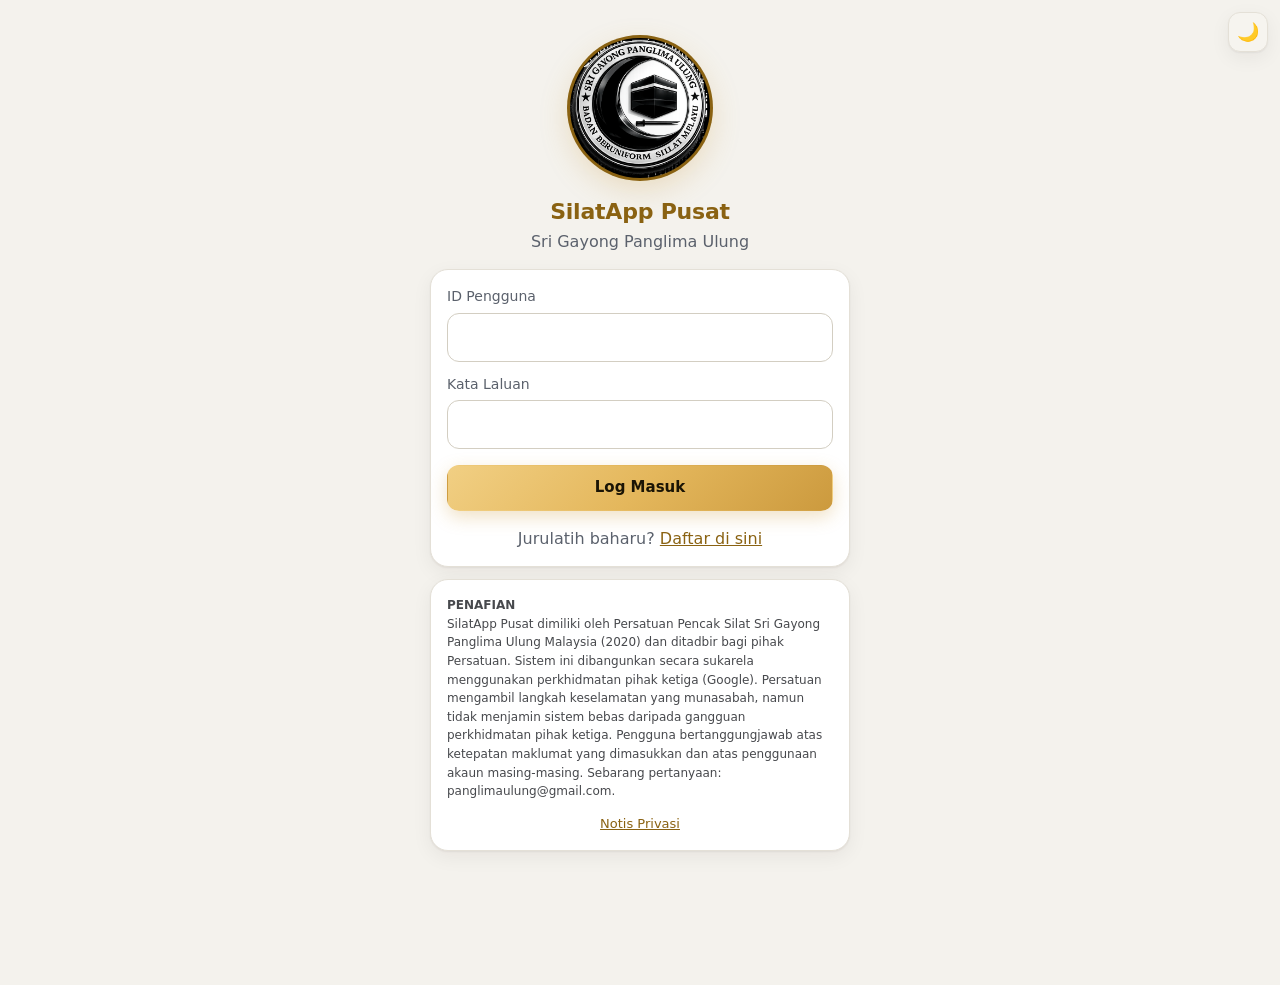
==== commit 9ad95479: "Gabung tema Mod Normal/Malam; privasi.html guna tema.js Co-Authored-By: Claude Opus 5.5 <noreply@ant" ====
--- a/index.html
+++ b/index.html
@@ -34,7 +34,7 @@
 button.kecil{padding:6px 12px;font-size:14px;min-height:36px}
 button.bahaya{border-color:var(--merah);color:var(--merah);background:transparent}
 button.penuh{width:100%}
-button:disabled{opacity:.5}
+button:disabled{opacity:.45;cursor:not-allowed}
 input,select,textarea{width:100%;background:var(--kad2);color:var(--teks);border:1px solid var(--garis);border-radius:12px;padding:12px 14px;font:inherit;font-size:16px;min-height:48px}
 select{appearance:none;-webkit-appearance:none;background-image:linear-gradient(45deg,transparent 50%,var(--teks) 50%),linear-gradient(135deg,var(--teks) 50%,transparent 50%);background-position:calc(100% - 20px) 21px,calc(100% - 15px) 21px;background-size:5px 5px;background-repeat:no-repeat;padding-right:36px}
 input:focus,select:focus,textarea:focus{outline:none;border-color:var(--emas)}
@@ -150,6 +150,7 @@
 <div id="modal"><div class="isi" id="modalIsi"></div></div>
 <div id="toast"></div>
 <div id="cetak"></div>
+<script src="teks-pdpa.js"></script>
 <script src="bersama.js"></script>
 <script src="qrcode.js"></script>
 <script src="poster.js"></script>
@@ -184,6 +185,7 @@
     } catch (e2) { r = { ok: false, msg: 'Tiada sambungan ke pelayan. Semak internet.' }; }
   }
   if (r.logout) keluar(true);
+  else if (r.perlu_terma && action !== 'setuju_terma') { if (S.u) S.u.terma_ok = false; paparTerma(); }
   return r;
 }
 const memuat = () => { const i = $('#isi'); if (i) i.innerHTML = '<p class="pudar" style="text-align:center;padding:30px 0">Memuatkan...</p>'; };
@@ -200,7 +202,8 @@
       <label>Kata Laluan</label><input id="lPw" type="password" autocomplete="current-password">
       <button class="utama penuh" style="margin-top:16px" onclick="logMasuk()">Log Masuk</button>
       <p class="pudar" style="text-align:center;margin-bottom:0">Jurulatih baharu? <a href="#" onclick="paparDaftar();return false">Daftar di sini</a></p>
-    </div></div></div>`;
+    </div>
+    <div class="kad">${htmlPenafian(true)}${htmlKakiPrivasi()}</div></div></div>`;
   $('#lPw').addEventListener('keydown', e => { if (e.key === 'Enter') logMasuk(); });
 }
 function paparCiptaSuper() {
@@ -248,8 +251,9 @@
       <label>Alamat Gelanggang</label><textarea id="dGAlamat" rows="2"></textarea>
       <p class="pudar" style="font-size:13px">Anda akan ditanda sebagai KETUA gelanggang ini.</p>
     </div>
-    <div class="pdpa"><b>Notis PDPA:</b> Maklumat peribadi anda (nama, telefon) dikumpul hanya untuk urusan pentadbiran persatuan silat, disimpan secara selamat dan tidak didedahkan kepada pihak luar, selaras Akta Perlindungan Data Peribadi 2010.</div>
-    <label class="cek"><input type="checkbox" id="dPdpa"> Saya faham dan bersetuju dengan notis PDPA di atas.</label>
+    <div class="pdpa"><b>Terma Penggunaan & Akujanji Kerahsiaan</b> (ringkasan)<div style="margin-top:6px">${htmlTermaRingkas()}</div>
+      <a href="#" onclick="lihatTerma();return false" style="display:inline-block;margin-top:8px;font-weight:600">Baca terma penuh ›</a> · <a href="privasi.html" target="_blank" rel="noopener">Notis Privasi</a></div>
+    <label class="cek"><input type="checkbox" id="dPdpa"> <span>${esc(KOTAK_TERMA)}</span></label>
     <div style="margin-top:16px" class="baris"><button onclick="paparLogin()">Kembali</button><button class="utama" onclick="hantarDaftar()">Hantar</button></div>`;
 }
 function isiGelDaftar() {
@@ -273,7 +277,8 @@
   if (!$('#dNeg').value) return toast('Sila pilih negeri.');
   if (!gel) return toast('Sila pilih gelanggang, atau pilih "+ Mohon gelanggang baharu" jika gelanggang anda belum ada dalam senarai.', 6000);
   if (gel === '__BARU' && !$('#dGNama').value.trim()) return toast('Sila isi Nama Gelanggang Baharu.');
-  const d = { id: $('#dId').value, katalaluan: $('#dPw').value, nama: $('#dNama').value, telefon: $('#dTel').value, negeri: $('#dNeg').value, pdpa: $('#dPdpa').checked };
+  const d = { id: $('#dId').value, katalaluan: $('#dPw').value, nama: $('#dNama').value, telefon: $('#dTel').value, negeri: $('#dNeg').value, terma: $('#dPdpa').checked, terma_versi: VERSI_TERMA };
+  if (!d.terma) return toast('Sila bersetuju dengan Terma Penggunaan & Akujanji Kerahsiaan.');
   if (gel === '__BARU') d.gelanggang_baru = { nama: $('#dGNama').value, alamat: $('#dGAlamat').value };
   else d.kod_gelanggang = gel;
   const k = $('#kotakDaftar'); k.classList.add('muat');
@@ -299,7 +304,7 @@
   ['gelang', '🏟️', 'Gelanggang', 'Jadual, cawangan & logo'],
   ['akaun', '⚙️', 'Akaun', 'Kata laluan']
 ];
-const FN = () => ({ papan: tabPapan, lulus: tabLulus, gel: tabGel, jur: tabJur, ahli: tabAhli, daftar: tabDaftar, akaun: tabAkaun, hadir: tabHadir, gelang: tabGelang, mohon: tabMohon, poster: tabPoster, yb: tabYB, kew: tabKew, fiz: tabFiz, menu: tabMenu });
+const FN = () => ({ pdpa: tabPdpa, papan: tabPapan, lulus: tabLulus, gel: tabGel, jur: tabJur, ahli: tabAhli, daftar: tabDaftar, akaun: tabAkaun, hadir: tabHadir, gelang: tabGelang, mohon: tabMohon, poster: tabPoster, yb: tabYB, kew: tabKew, fiz: tabFiz, menu: tabMenu });
 function pergi(t) { S.tab = t; window.scrollTo(0, 0); mula(); }
 
 async function mula() {
@@ -310,6 +315,7 @@
     if (!r.ok) { if (r.logout) return; $('#app').innerHTML = `<div class="wrap" style="text-align:center;padding-top:60px"><img src="logo.png" style="width:90px;border-radius:50%;background:#fff"><p>${esc(r.msg || 'Tidak dapat sambung ke pelayan.')}</p><button class="utama" onclick="mula()">Cuba lagi</button></div>`; return; }
     S.u = r.pengguna; S.negeri = r.negeri;
   }
+  if (!S.u.terma_ok) return paparTerma();
   if (S.u.wajib_tukar) return paparTukarWajib();
   if (!S.negeri.length) { const r = await api('negeri'); S.negeri = r.negeri || []; }
   if (S.mod == null) { try { S.mod = localStorage.getItem('sp_mod') || 'admin'; } catch (e) { S.mod = 'admin'; } }
@@ -327,7 +333,7 @@
     $('#app').innerHTML = head + (m ? `<div class="tajuk"><button class="ikon" onclick="pergi('menu')">←</button><h2>${m[2]}</h2><button class="ikon" onclick="mula()">⟳</button></div>` : '') + `<div class="wrap" id="isi"></div>`;
   } else {
     const tabs = u.peranan === 'ADMIN_NEGERI' ? [['papan','Ringkasan'],['lulus','Kelulusan'],['gel','Gelanggang'],['jur','Jurulatih'],['ahli','Ahli'],['akaun','Akaun']]
-      : [['papan','Ringkasan'],['lulus','Kelulusan'],['gel','Gelanggang'],['jur','Pengguna'],['ahli','Ahli'],['akaun','Akaun']];
+      : [['papan','Ringkasan'],['lulus','Kelulusan'],['gel','Gelanggang'],['jur','Pengguna'],['ahli','Ahli'],['pdpa','🛡️ PDPA'],['akaun','Akaun']];
     if (!tabs.some(t => t[0] === S.tab)) S.tab = tabs[0][0];
     $('#app').innerHTML = head + `<div class="tabs">${tabs.map(t => `<button class="${S.tab === t[0] ? 'aktif' : ''}" onclick="pergi('${t[0]}')">${t[1]}</button>`).join('')}</div><div class="wrap" id="isi"></div>`;
   }
@@ -712,7 +718,11 @@
 /* ================= DAFTAR AHLI ================= */
 async function tabDaftar() {
   if (modJur() && !S.cawList) { const c = await api('caw_get'); S.cawList = c.ok ? c.cawangan : []; }
-  $('#isi').innerHTML = `<div class="kad" id="kotakAhli"><h3>Daftar Ahli Baharu</h3>
+  const pautan = S.u.kod_gelanggang ? linkBorang(cawTertentu() ? S.cawPilih : '') : '';
+  $('#isi').innerHTML = `${pautan ? `<div class="kad" style="border-color:var(--emas)"><b style="color:var(--emas)">💡 Lebih selamat: kongsi pautan borang supaya ibu bapa setuju sendiri</b>
+      <p class="pudar" style="font-size:13px;margin:6px 0 10px">Melalui borang online, ibu bapa / penjaga membaca Notis Privasi dan memberi persetujuan sendiri — rekod persetujuan lebih kukuh.</p>
+      <button class="penuh" onclick="salinPautanBorang()">📋 Salin pautan borang</button></div>` : ''}
+    <div class="kad" id="kotakAhli"><h3>Daftar Ahli Baharu (manual)</h3>
     <label>No. Kad Pengenalan / MyKid</label><input id="aKP" placeholder="cth. 150512-08-1234" inputmode="numeric">
     <button class="utama penuh" style="margin-top:10px" onclick="semakKP()">Semak No. KP</button>
     <div id="hasilKP"></div></div>`;
@@ -744,8 +754,14 @@
   }
 }
 function pdpaAhli() {
-  return `<div class="pdpa"><b>Notis PDPA:</b> Maklumat ahli digunakan hanya untuk pentadbiran keahlian silat. No. KP dipaparkan separa kepada pihak lain.</div>
-    <label class="cek"><input type="checkbox" id="aPdpa"> Ahli / ibu bapa / penjaga telah bersetuju maklumat ini disimpan.</label>`;
+  return `<div class="pdpa"><b>Pengesahan Persetujuan</b> · <a href="privasi.html" target="_blank" rel="noopener">Notis Privasi v${esc(VERSI_PDPA)}</a></div>
+    <label>Nama pemberi persetujuan (ahli, atau ibu bapa / penjaga jika bawah 18 tahun) *</label><input id="aPdpaOleh" placeholder="cth. RAZAK BIN ALI" style="text-transform:uppercase">
+    <label class="cek"><input type="checkbox" id="aPdpa"> <span>${esc(KOTAK_JURULATIH)}</span></label>`;
+}
+function salinPautanBorang() {
+  const l = linkBorang(cawTertentu() ? S.cawPilih : '');
+  if (navigator.clipboard) navigator.clipboard.writeText(l).then(() => toast('Pautan borang disalin.'), () => prompt('Salin pautan ini:', l));
+  else prompt('Salin pautan ini:', l);
 }
 function tarikhDariKP(kp) {
   const d = String(kp).replace(/\D/g, ''); if (d.length < 6) return '';
@@ -756,8 +772,11 @@
   const d = { no_kp: $('#aKP').value };
   if (!mod) Object.assign(d, { nama: $('#aNama').value, jantina: $('#aJan').value, tarikh_lahir: $('#aLahir').value, bengkung: $('#aBeng').value, tel_waris: $('#aWaris').value });
   if ($('#aCaw')) d.cawangan = $('#aCaw').value; else if (S.cawPilih && S.cawPilih !== '__TIADA') d.cawangan = S.cawPilih;
+  const oleh = ($('#aPdpaOleh').value || '').trim();
+  if (oleh.length < 3) return toast('Sila isi nama pemberi persetujuan.');
+  if (!$('#aPdpa').checked) return toast('Sila tandakan pengesahan persetujuan.');
   const k = $('#kotakAhli'); k.classList.add('muat');
-  const r = await api('daftar_ahli', { data: d, mod, kod: S.gelPilih, pdpa: $('#aPdpa').checked });
+  const r = await api('daftar_ahli', { data: d, mod, kod: S.gelPilih, pdpa: $('#aPdpa').checked, pdpa_oleh: oleh });
   k.classList.remove('muat'); toast(r.msg, 5000);
   if (r.ok) tabDaftar();
 }
@@ -1387,6 +1406,51 @@
   mula();
 }
 
+/* ================= TERMA PENGGUNAAN (wajib selepas log masuk) ================= */
+function paparTerma() {
+  $('#app').innerHTML = `<div style="position:fixed;inset:0;background:var(--bg);z-index:90;overflow:auto"><div class="wrap" style="max-width:640px">
+    <div style="text-align:center;margin:10px 0 14px"><img src="logo.png" alt="" style="width:80px;height:80px;border-radius:50%;background:#fff"></div>
+    <div class="kad">${htmlTerma()}</div>
+    <div class="kad"><label class="cek" style="margin-top:0"><input type="checkbox" id="tSetuju" onchange="$('#tYa').disabled=!this.checked"> <span>${esc(KOTAK_TERMA)}</span></label>
+      <button class="utama penuh" id="tYa" style="margin-top:14px" disabled onclick="setujuTerma()">Saya Setuju</button>
+      <button class="bahaya penuh" style="margin-top:8px" onclick="tolakTerma()">Tidak Setuju</button>
+      <p class="pudar" style="font-size:12px;text-align:center;margin-bottom:0">${S.u ? esc(S.u.nama) + ' · ' + esc(NAMA_PERANAN[S.u.peranan] || '') : ''}</p></div>
+    <div class="kad">${htmlPenafian(true)}${htmlKakiPrivasi()}</div></div></div>`;
+}
+async function setujuTerma() {
+  if (!$('#tSetuju').checked) return toast('Sila tandakan kotak persetujuan.');
+  const b = $('#tYa'); b.disabled = true;
+  const r = await api('setuju_terma', { versi: VERSI_TERMA, setuju: true });
+  if (!r.ok) { b.disabled = false; return toast(r.msg, 5000); }
+  S.u = r.pengguna; toast(r.msg); S.tab = ''; mula();
+}
+function tolakTerma() { toast('Anda perlu bersetuju dengan Terma Penggunaan untuk menggunakan sistem.', 5000); keluar(); }
+function lihatTerma() { modal(`<div>${htmlTerma()}</div><button class="penuh" style="margin-top:14px" onclick="modal('')">Tutup</button>`); }
+
+/* ================= 🛡️ PDPA (Super Admin) ================= */
+async function tabPdpa() {
+  const r = await api('pdpa_ringkasan'); if (!r.ok) return $('#isi').innerHTML = `<p>${esc(r.msg)}</p>`;
+  const d = S.pdpa = r.data, jum = d.ada + d.tiada, pc = jum ? Math.round(d.ada / jum * 100) : 0;
+  const sl = { BORANG_ONLINE: 'Borang Online', JURULATIH: 'Jurulatih (manual)', PORTAL: 'Portal Ibu Bapa', LAIN: 'Lain-lain' };
+  const ikutGel = {}; d.tanpa.forEach(a => (ikutGel[a.gelanggang] = ikutGel[a.gelanggang] || []).push(a));
+  $('#isi').innerHTML = `<div class="kad"><h3>Versi Semasa</h3><div class="baris"><div class="stat"><b>v${esc(d.versi_pdpa)}</b><small>Notis Privasi</small></div><div class="stat"><b>v${esc(d.versi_terma)}</b><small>Terma Penggunaan</small></div></div>
+      <p class="pudar" style="font-size:12px;margin-bottom:0">Versi mesti sama dalam <b>teks-pdpa.js</b> dan <b>Code.gs</b>. <a href="privasi.html" target="_blank" rel="noopener">Lihat Notis Privasi ›</a></p></div>
+    <div class="ring"><div class="pudar" style="font-size:14px">Ahli aktif dengan rekod persetujuan</div><div class="besar">${d.ada} <span class="pudar" style="font-size:16px">/ ${jum}</span></div>
+      <div class="sub"><span>${pc}% ada persetujuan</span><span style="color:var(--merah);font-weight:700">${d.tiada} tiada (data lama)</span></div><div class="bar"><i style="width:${pc}%"></i></div></div>
+    <div class="grid" style="margin-bottom:12px">${Object.keys(sl).map(k => `<div class="stat"><b>${d.saluran[k] || 0}</b><small>${sl[k]}</small></div>`).join('')}
+      <div class="stat"><b>${d.portal}</b><small>Setuju di Portal Ibu Bapa</small></div><div class="stat"><b>${d.penggunaSudah}</b><small>Pengguna setuju terma</small></div></div>
+    <div class="kad"><h3>Jurulatih & Admin Belum Setuju Terma (${d.penggunaBelum.length})</h3>
+      ${d.penggunaBelum.map(x => `<div class="baris" style="padding:6px 0;border-bottom:1px solid var(--garis)"><span style="font-size:14px">${esc(x.nama)} <small class="pudar">${esc(x.id)} · ${esc(NAMA_PERANAN[x.peranan] || x.peranan)}${x.gelanggang ? ' · ' + esc(x.gelanggang) : ''}${x.negeri ? ' · ' + esc(x.negeri) : ''}</small></span>${x.versi ? tag('v' + x.versi + ' lama', 'KUNING') : tag('Belum', 'MERAH')}</div>`).join('') || '<p class="pudar" style="margin:0">Semua pengguna aktif sudah bersetuju. ✅</p>'}
+      <p class="pudar" style="font-size:12px;margin-bottom:0">Mereka akan diminta bersetuju secara automatik semasa log masuk seterusnya.</p></div>
+    <div class="kad"><div class="baris" style="margin-bottom:8px"><h3 style="margin:0">Ahli Tanpa Rekod Persetujuan (${d.tanpa.length})</h3><button class="kecil" style="flex:none" onclick="eksportPdpa()">Eksport CSV</button></div>
+      <p class="pudar" style="font-size:12px;margin-top:0">Biasanya data lama / import. Minta jurulatih kongsi pautan borang atau minta ibu bapa log masuk Portal Ibu Bapa untuk bersetuju.</p>
+      ${Object.keys(ikutGel).map(g => `<details style="border-top:1px solid var(--garis);padding:8px 0"><summary style="cursor:pointer"><b>${esc(g)}</b> <span class="pudar">(${ikutGel[g].length})</span></summary>
+        ${ikutGel[g].map(a => `<div style="font-size:13px;padding:4px 0 4px 10px">${esc(a.nama)} <span class="pudar">${esc(a.no_ahli)}</span></div>`).join('')}</details>`).join('') || '<p class="pudar" style="margin:0">Tiada. ✅</p>'}</div>`;
+}
+function eksportPdpa() {
+  csv('ahli_tanpa_persetujuan_pdpa', [['No Ahli', 'Nama', 'Kod Gelanggang', 'Gelanggang', 'Negeri', 'Tarikh Daftar']].concat(S.pdpa.tanpa.map(a => [a.no_ahli, a.nama, a.kod, a.gelanggang, a.negeri, a.tarikh_daftar])));
+}
+
 /* ================= AKAUN ================= */
 function tabAkaun() {
   const u = S.u;
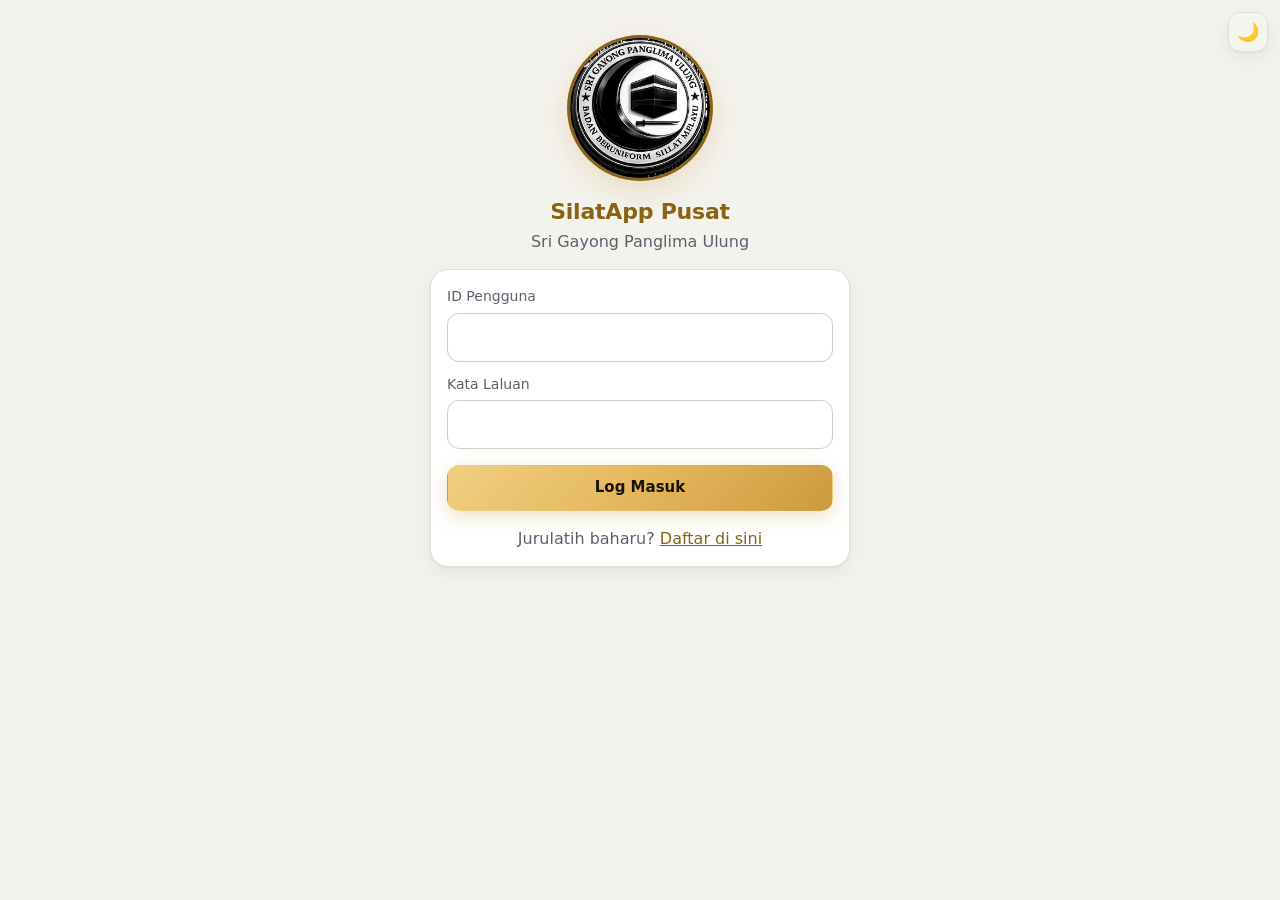
==== commit 43c5b2c0: "Sesi latihan bebas: banyak sesi sehari (Pagi/Petang/Malam/nama sendiri) - Jadual: nama sesi bebas + " ====
--- a/index.html
+++ b/index.html
@@ -34,7 +34,7 @@
 button.kecil{padding:6px 12px;font-size:14px;min-height:36px}
 button.bahaya{border-color:var(--merah);color:var(--merah);background:transparent}
 button.penuh{width:100%}
-button:disabled{opacity:.45;cursor:not-allowed}
+button:disabled{opacity:.5}
 input,select,textarea{width:100%;background:var(--kad2);color:var(--teks);border:1px solid var(--garis);border-radius:12px;padding:12px 14px;font:inherit;font-size:16px;min-height:48px}
 select{appearance:none;-webkit-appearance:none;background-image:linear-gradient(45deg,transparent 50%,var(--teks) 50%),linear-gradient(135deg,var(--teks) 50%,transparent 50%);background-position:calc(100% - 20px) 21px,calc(100% - 15px) 21px;background-size:5px 5px;background-repeat:no-repeat;padding-right:36px}
 input:focus,select:focus,textarea:focus{outline:none;border-color:var(--emas)}
@@ -150,7 +150,6 @@
 <div id="modal"><div class="isi" id="modalIsi"></div></div>
 <div id="toast"></div>
 <div id="cetak"></div>
-<script src="teks-pdpa.js"></script>
 <script src="bersama.js"></script>
 <script src="qrcode.js"></script>
 <script src="poster.js"></script>
@@ -185,7 +184,6 @@
     } catch (e2) { r = { ok: false, msg: 'Tiada sambungan ke pelayan. Semak internet.' }; }
   }
   if (r.logout) keluar(true);
-  else if (r.perlu_terma && action !== 'setuju_terma') { if (S.u) S.u.terma_ok = false; paparTerma(); }
   return r;
 }
 const memuat = () => { const i = $('#isi'); if (i) i.innerHTML = '<p class="pudar" style="text-align:center;padding:30px 0">Memuatkan...</p>'; };
@@ -202,8 +200,7 @@
       <label>Kata Laluan</label><input id="lPw" type="password" autocomplete="current-password">
       <button class="utama penuh" style="margin-top:16px" onclick="logMasuk()">Log Masuk</button>
       <p class="pudar" style="text-align:center;margin-bottom:0">Jurulatih baharu? <a href="#" onclick="paparDaftar();return false">Daftar di sini</a></p>
-    </div>
-    <div class="kad">${htmlPenafian(true)}${htmlKakiPrivasi()}</div></div></div>`;
+    </div></div></div>`;
   $('#lPw').addEventListener('keydown', e => { if (e.key === 'Enter') logMasuk(); });
 }
 function paparCiptaSuper() {
@@ -251,9 +248,8 @@
       <label>Alamat Gelanggang</label><textarea id="dGAlamat" rows="2"></textarea>
       <p class="pudar" style="font-size:13px">Anda akan ditanda sebagai KETUA gelanggang ini.</p>
     </div>
-    <div class="pdpa"><b>Terma Penggunaan & Akujanji Kerahsiaan</b> (ringkasan)<div style="margin-top:6px">${htmlTermaRingkas()}</div>
-      <a href="#" onclick="lihatTerma();return false" style="display:inline-block;margin-top:8px;font-weight:600">Baca terma penuh ›</a> · <a href="privasi.html" target="_blank" rel="noopener">Notis Privasi</a></div>
-    <label class="cek"><input type="checkbox" id="dPdpa"> <span>${esc(KOTAK_TERMA)}</span></label>
+    <div class="pdpa"><b>Notis PDPA:</b> Maklumat peribadi anda (nama, telefon) dikumpul hanya untuk urusan pentadbiran persatuan silat, disimpan secara selamat dan tidak didedahkan kepada pihak luar, selaras Akta Perlindungan Data Peribadi 2010.</div>
+    <label class="cek"><input type="checkbox" id="dPdpa"> Saya faham dan bersetuju dengan notis PDPA di atas.</label>
     <div style="margin-top:16px" class="baris"><button onclick="paparLogin()">Kembali</button><button class="utama" onclick="hantarDaftar()">Hantar</button></div>`;
 }
 function isiGelDaftar() {
@@ -277,8 +273,7 @@
   if (!$('#dNeg').value) return toast('Sila pilih negeri.');
   if (!gel) return toast('Sila pilih gelanggang, atau pilih "+ Mohon gelanggang baharu" jika gelanggang anda belum ada dalam senarai.', 6000);
   if (gel === '__BARU' && !$('#dGNama').value.trim()) return toast('Sila isi Nama Gelanggang Baharu.');
-  const d = { id: $('#dId').value, katalaluan: $('#dPw').value, nama: $('#dNama').value, telefon: $('#dTel').value, negeri: $('#dNeg').value, terma: $('#dPdpa').checked, terma_versi: VERSI_TERMA };
-  if (!d.terma) return toast('Sila bersetuju dengan Terma Penggunaan & Akujanji Kerahsiaan.');
+  const d = { id: $('#dId').value, katalaluan: $('#dPw').value, nama: $('#dNama').value, telefon: $('#dTel').value, negeri: $('#dNeg').value, pdpa: $('#dPdpa').checked };
   if (gel === '__BARU') d.gelanggang_baru = { nama: $('#dGNama').value, alamat: $('#dGAlamat').value };
   else d.kod_gelanggang = gel;
   const k = $('#kotakDaftar'); k.classList.add('muat');
@@ -304,7 +299,7 @@
   ['gelang', '🏟️', 'Gelanggang', 'Jadual, cawangan & logo'],
   ['akaun', '⚙️', 'Akaun', 'Kata laluan']
 ];
-const FN = () => ({ pdpa: tabPdpa, papan: tabPapan, lulus: tabLulus, gel: tabGel, jur: tabJur, ahli: tabAhli, daftar: tabDaftar, akaun: tabAkaun, hadir: tabHadir, gelang: tabGelang, mohon: tabMohon, poster: tabPoster, yb: tabYB, kew: tabKew, fiz: tabFiz, menu: tabMenu });
+const FN = () => ({ papan: tabPapan, lulus: tabLulus, gel: tabGel, jur: tabJur, ahli: tabAhli, daftar: tabDaftar, akaun: tabAkaun, hadir: tabHadir, gelang: tabGelang, mohon: tabMohon, poster: tabPoster, yb: tabYB, kew: tabKew, fiz: tabFiz, menu: tabMenu });
 function pergi(t) { S.tab = t; window.scrollTo(0, 0); mula(); }
 
 async function mula() {
@@ -315,7 +310,6 @@
     if (!r.ok) { if (r.logout) return; $('#app').innerHTML = `<div class="wrap" style="text-align:center;padding-top:60px"><img src="logo.png" style="width:90px;border-radius:50%;background:#fff"><p>${esc(r.msg || 'Tidak dapat sambung ke pelayan.')}</p><button class="utama" onclick="mula()">Cuba lagi</button></div>`; return; }
     S.u = r.pengguna; S.negeri = r.negeri;
   }
-  if (!S.u.terma_ok) return paparTerma();
   if (S.u.wajib_tukar) return paparTukarWajib();
   if (!S.negeri.length) { const r = await api('negeri'); S.negeri = r.negeri || []; }
   if (S.mod == null) { try { S.mod = localStorage.getItem('sp_mod') || 'admin'; } catch (e) { S.mod = 'admin'; } }
@@ -333,7 +327,7 @@
     $('#app').innerHTML = head + (m ? `<div class="tajuk"><button class="ikon" onclick="pergi('menu')">←</button><h2>${m[2]}</h2><button class="ikon" onclick="mula()">⟳</button></div>` : '') + `<div class="wrap" id="isi"></div>`;
   } else {
     const tabs = u.peranan === 'ADMIN_NEGERI' ? [['papan','Ringkasan'],['lulus','Kelulusan'],['gel','Gelanggang'],['jur','Jurulatih'],['ahli','Ahli'],['akaun','Akaun']]
-      : [['papan','Ringkasan'],['lulus','Kelulusan'],['gel','Gelanggang'],['jur','Pengguna'],['ahli','Ahli'],['pdpa','🛡️ PDPA'],['akaun','Akaun']];
+      : [['papan','Ringkasan'],['lulus','Kelulusan'],['gel','Gelanggang'],['jur','Pengguna'],['ahli','Ahli'],['akaun','Akaun']];
     if (!tabs.some(t => t[0] === S.tab)) S.tab = tabs[0][0];
     $('#app').innerHTML = head + `<div class="tabs">${tabs.map(t => `<button class="${S.tab === t[0] ? 'aktif' : ''}" onclick="pergi('${t[0]}')">${t[1]}</button>`).join('')}</div><div class="wrap" id="isi"></div>`;
   }
@@ -343,7 +337,7 @@
 function modJur() { return !!S.u && (S.u.peranan === 'JURULATIH' || (S.mod === 'gel' && !!S.u.kod_gelanggang)); }
 function tukarMod(m) {
   S.mod = m; try { localStorage.setItem('sp_mod', m); } catch (e) {}
-  S.tab = ''; S.cawList = null; S.cawPilih = null; S.ahli = null; S.gelPilih = m === 'gel' ? S.u.kod_gelanggang : '';
+  S.tab = ''; S.cawList = null; S.cawPilih = null; S.ahli = null; S.jadual = null; S.hSesi = null; S.gelPilih = m === 'gel' ? S.u.kod_gelanggang : '';
   window.scrollTo(0, 0); mula();
 }
 async function tabMenu() {
@@ -718,11 +712,7 @@
 /* ================= DAFTAR AHLI ================= */
 async function tabDaftar() {
   if (modJur() && !S.cawList) { const c = await api('caw_get'); S.cawList = c.ok ? c.cawangan : []; }
-  const pautan = S.u.kod_gelanggang ? linkBorang(cawTertentu() ? S.cawPilih : '') : '';
-  $('#isi').innerHTML = `${pautan ? `<div class="kad" style="border-color:var(--emas)"><b style="color:var(--emas)">💡 Lebih selamat: kongsi pautan borang supaya ibu bapa setuju sendiri</b>
-      <p class="pudar" style="font-size:13px;margin:6px 0 10px">Melalui borang online, ibu bapa / penjaga membaca Notis Privasi dan memberi persetujuan sendiri — rekod persetujuan lebih kukuh.</p>
-      <button class="penuh" onclick="salinPautanBorang()">📋 Salin pautan borang</button></div>` : ''}
-    <div class="kad" id="kotakAhli"><h3>Daftar Ahli Baharu (manual)</h3>
+  $('#isi').innerHTML = `<div class="kad" id="kotakAhli"><h3>Daftar Ahli Baharu</h3>
     <label>No. Kad Pengenalan / MyKid</label><input id="aKP" placeholder="cth. 150512-08-1234" inputmode="numeric">
     <button class="utama penuh" style="margin-top:10px" onclick="semakKP()">Semak No. KP</button>
     <div id="hasilKP"></div></div>`;
@@ -754,14 +744,8 @@
   }
 }
 function pdpaAhli() {
-  return `<div class="pdpa"><b>Pengesahan Persetujuan</b> · <a href="privasi.html" target="_blank" rel="noopener">Notis Privasi v${esc(VERSI_PDPA)}</a></div>
-    <label>Nama pemberi persetujuan (ahli, atau ibu bapa / penjaga jika bawah 18 tahun) *</label><input id="aPdpaOleh" placeholder="cth. RAZAK BIN ALI" style="text-transform:uppercase">
-    <label class="cek"><input type="checkbox" id="aPdpa"> <span>${esc(KOTAK_JURULATIH)}</span></label>`;
-}
-function salinPautanBorang() {
-  const l = linkBorang(cawTertentu() ? S.cawPilih : '');
-  if (navigator.clipboard) navigator.clipboard.writeText(l).then(() => toast('Pautan borang disalin.'), () => prompt('Salin pautan ini:', l));
-  else prompt('Salin pautan ini:', l);
+  return `<div class="pdpa"><b>Notis PDPA:</b> Maklumat ahli digunakan hanya untuk pentadbiran keahlian silat. No. KP dipaparkan separa kepada pihak lain.</div>
+    <label class="cek"><input type="checkbox" id="aPdpa"> Ahli / ibu bapa / penjaga telah bersetuju maklumat ini disimpan.</label>`;
 }
 function tarikhDariKP(kp) {
   const d = String(kp).replace(/\D/g, ''); if (d.length < 6) return '';
@@ -772,11 +756,8 @@
   const d = { no_kp: $('#aKP').value };
   if (!mod) Object.assign(d, { nama: $('#aNama').value, jantina: $('#aJan').value, tarikh_lahir: $('#aLahir').value, bengkung: $('#aBeng').value, tel_waris: $('#aWaris').value });
   if ($('#aCaw')) d.cawangan = $('#aCaw').value; else if (S.cawPilih && S.cawPilih !== '__TIADA') d.cawangan = S.cawPilih;
-  const oleh = ($('#aPdpaOleh').value || '').trim();
-  if (oleh.length < 3) return toast('Sila isi nama pemberi persetujuan.');
-  if (!$('#aPdpa').checked) return toast('Sila tandakan pengesahan persetujuan.');
   const k = $('#kotakAhli'); k.classList.add('muat');
-  const r = await api('daftar_ahli', { data: d, mod, kod: S.gelPilih, pdpa: $('#aPdpa').checked, pdpa_oleh: oleh });
+  const r = await api('daftar_ahli', { data: d, mod, kod: S.gelPilih, pdpa: $('#aPdpa').checked });
   k.classList.remove('muat'); toast(r.msg, 5000);
   if (r.ok) tabDaftar();
 }
@@ -826,20 +807,45 @@
   const ahli = await muatAhliJur(); if (!ahli) return;
   if (wajibCaw('tabHadir', 'kehadiran')) return;
   S.hTarikh = S.hTarikh || hariIniStr();
-  const h = await api('hadir_get', { tarikh: S.hTarikh, cawangan: S.cawPilih });
+  if (!S.jadual) { const jd = await api('jad_get'); S.jadual = (jd.ok && jd.jadual) || []; }
+  // Sesi hari ini = sesi dalam jadual (hari & cawangan sama) + sesi yang sudah direkod + sesi tambahan yang ditaip
+  const hariNama = HARI_JADUAL[(new Date(S.hTarikh + 'T00:00').getDay() + 6) % 7];
+  const dariJadual = S.jadual.filter(j => j.hari === hariNama && (!j.cawangan || !cawTertentu() || j.cawangan === S.cawPilih));
+  let h = await api('hadir_get', { tarikh: S.hTarikh, cawangan: S.cawPilih, sesi: S.hSesi || '' });
+  const pilihan = []; const tambah = (k, l) => { if (!pilihan.some(x => x.k === k)) pilihan.push({ k, l }); };
+  dariJadual.forEach(j => tambah(labelSesi(j), `${esc(labelSesi(j))}${j.sesi ? ` <small>${jam12(j.mula)}</small>` : ''}`));
+  (h.sesiDirekod || []).forEach(x => tambah(x.sesi, esc(x.sesi || 'Latihan')));
+  (S.hSesiTambah || []).forEach(n => tambah(n, esc(n)));
+  if (!pilihan.length) tambah('', 'Latihan');
+  if (S.hSesi == null || !pilihan.some(x => x.k === S.hSesi)) {
+    S.hSesi = pilihan[0].k; h = await api('hadir_get', { tarikh: S.hTarikh, cawangan: S.cawPilih, sesi: S.hSesi });
+  }
+  const direkod = new Map((h.sesiDirekod || []).map(x => [x.sesi, x.bil]));
   S.hSet = new Set(h.hadir || []); S.hAhli = ahli; S.hTapis = S.hTapis || 'semua'; S.hAda = h.ada;
-  $('#isi').innerHTML = `${pilihCaw('tabHadir')}<input type="date" value="${esc(S.hTarikh)}" onchange="S.hTarikh=this.value;tabHadir()" style="margin-bottom:12px">
+  $('#isi').innerHTML = `${pilihCaw('tabHadir')}<input type="date" value="${esc(S.hTarikh)}" onchange="S.hTarikh=this.value;S.hSesi=null;S.hSesiTambah=[];tabHadir()" style="margin-bottom:10px">
+    <div class="pudar" style="font-size:13px;margin-bottom:6px">Sesi latihan (${esc(hariNama.slice(0, 1) + hariNama.slice(1).toLowerCase())})</div>
+    <div class="cip" style="flex-wrap:wrap" id="cipSesi">${pilihan.map((x, i) => `<button class="${x.k === S.hSesi ? 'on' : ''}" onclick="S.hSesi=S.hPilihan[${i}];tabHadir()">${x.l}${direkod.has(x.k) ? ` ✓${direkod.get(x.k)}` : ''}</button>`).join('')}
+      <button onclick="sesiLain()">+ Sesi lain</button></div>
     <div id="ringH"></div>
     <div class="baris" style="margin-bottom:6px"><button class="kecil" onclick="S.hAhli.forEach(a=>S.hSet.add(a.no_kp));lukisHadir()">✓ Tanda semua</button><button class="kecil" onclick="S.hSet.clear();lukisHadir()">Kosongkan</button></div>
     ${cariBox('cariH', 'lukisHadir')}<div id="cipH"></div><div id="senH"></div>
     <input id="hCat" placeholder="Catatan latihan (pilihan)" value="${esc(h.catatan || '')}" style="margin-top:6px">
-    <button class="kecil" style="margin-top:14px" onclick="laporanHadir()">📊 Laporan bulanan</button>${nota}
+    <div class="baris balut" style="margin-top:14px"><button class="kecil" style="flex:none" onclick="laporanHadir()">📊 Laporan bulanan</button>${S.hAda ? `<button class="kecil bahaya" style="flex:none" onclick="padamHadir()">Padam rekod sesi ini</button>` : ''}</div>${nota}
     <div class="terapung"><div><button class="utama penuh" onclick="simpanHadir()">Simpan Kehadiran</button></div></div>`;
+  S.hPilihan = pilihan.map(x => x.k);
   lukisHadir();
+}
+function sesiLain() {
+  const n = (prompt('Nama sesi tambahan (cth. Sesi Tanding, Latihan Khas):') || '').replace(/[<>,]/g, '').trim().slice(0, 30);
+  if (!n) return; S.hSesiTambah = [...new Set([...(S.hSesiTambah || []), n])]; S.hSesi = n; tabHadir();
+}
+async function padamHadir() {
+  if (!confirm(`Padam rekod kehadiran sesi "${S.hSesi || 'Latihan'}" pada ${tarikhMY(S.hTarikh)}?`)) return;
+  const r = await api('hadir_padam', { tarikh: S.hTarikh, cawangan: S.cawPilih, sesi: S.hSesi }); toast(r.msg); if (r.ok) tabHadir();
 }
 function lukisHadir() {
   const n = S.hAhli.filter(a => S.hSet.has(a.no_kp)).length, t = S.hAhli.length;
-  $('#ringH').innerHTML = ringkasan(`${n} <span style="font-size:16px" class="pudar">/ ${t} hadir</span>`, `${tarikhMY(S.hTarikh)} · ${S.hAda ? 'sudah direkod' : 'belum direkod'}`, `${t - n} tidak hadir`, t ? n / t * 100 : 0);
+  $('#ringH').innerHTML = ringkasan(`${n} <span style="font-size:16px" class="pudar">/ ${t} hadir</span>`, `${tarikhMY(S.hTarikh)} · ${esc(S.hSesi || 'Latihan')} · ${S.hAda ? 'sudah direkod' : 'belum direkod'}`, `${t - n} tidak hadir`, t ? n / t * 100 : 0);
   $('#cipH').innerHTML = cip('hTapis', [['semua', `Semua (${t})`], ['hadir', `Hadir (${n})`], ['tidak', `Tidak (${t - n})`]], S.hTapis, 'lukisHadir');
   const q = ($('#cariH').value || '').toLowerCase();
   const l = S.hAhli.filter(a => a.nama.toLowerCase().includes(q) && (S.hTapis === 'semua' || (S.hTapis === 'hadir') === S.hSet.has(a.no_kp)));
@@ -847,7 +853,7 @@
 }
 function togolH(kp) { S.hSet.has(kp) ? S.hSet.delete(kp) : S.hSet.add(kp); lukisHadir(); }
 async function simpanHadir() {
-  const r = await api('hadir_simpan', { tarikh: S.hTarikh, cawangan: S.cawPilih, hadir: [...S.hSet].filter(kp => S.hAhli.some(a => a.no_kp === kp)), catatan: $('#hCat').value }); toast(r.msg); if (r.ok) tabHadir();
+  const r = await api('hadir_simpan', { tarikh: S.hTarikh, cawangan: S.cawPilih, sesi: S.hSesi || '', hadir: [...S.hSet].filter(kp => S.hAhli.some(a => a.no_kp === kp)), catatan: $('#hCat').value }); toast(r.msg); if (r.ok) tabHadir();
 }
 async function laporanHadir() {
   const d = new Date(); S.lBulan = S.lBulan || d.getMonth() + 1; S.lTahun = S.lTahun || d.getFullYear();
@@ -856,7 +862,7 @@
   const bs = (lap.sesi || []).length;
   modal(`<h3 style="color:var(--emas);margin-top:0">Laporan Kehadiran</h3>
     <div class="baris"><div>${pilihBulan('laporanHadir', S.lBulan, 'lBulan')}</div><div style="flex:none;width:110px">${pilihTahun('laporanHadir', S.lTahun, 'lTahun')}</div></div>
-    <p class="pudar" style="font-size:14px">${bs} sesi latihan${bs ? ': ' + lap.sesi.map(x => `${x.tarikh.slice(8)}hb (${x.bil})`).join(', ') : ''}</p>
+    <p class="pudar" style="font-size:14px">${bs} sesi latihan${bs ? ': ' + lap.sesi.map(x => `${x.tarikh.slice(8)}hb${x.sesi ? ' ' + esc(x.sesi) : ''} (${x.bil})`).join(', ') : ''}</p>
     ${S.hAhli.map(a => { const n = (lap.bil || {})[a.no_kp] || 0, pc = bs ? Math.round(n / bs * 100) : 0, w = pc >= 75 ? 'HIJAU' : pc >= 50 ? 'KUNING' : 'MERAH';
       return `<div class="item" style="cursor:default"><div class="k"><b>${esc(a.nama)}</b><small>${n} / ${bs} sesi</small></div>${tag(pc + '%', w)}</div>`; }).join('')}
     <button class="penuh" onclick="modal('')">Tutup</button>`);
@@ -1242,22 +1248,31 @@
 }
 function borangJadual(id) {
   const j = (S.jadual || []).find(x => x.id === id) || {};
-  modal(`<h3 style="color:var(--emas);margin-top:0">${id ? 'Kemas Kini' : 'Tambah'} Slot Latihan</h3>
-    <label>Hari</label><div class="cip" id="jHari" style="flex-wrap:wrap">${HARI_JADUAL.map(h => `<button class="${h === (j.hari || '') ? 'on' : ''}" onclick="document.querySelectorAll('#jHari button').forEach(x=>x.classList.remove('on'));this.classList.add('on')">${h.slice(0, 1) + h.slice(1).toLowerCase()}</button>`).join('')}</div>
+  const satu = id ? `document.querySelectorAll('#jHari button').forEach(x=>x.classList.remove('on'));this.classList.add('on')` : `this.classList.toggle('on')`;
+  modal(`<h3 style="color:var(--emas);margin-top:0">${id ? 'Kemas Kini' : 'Tambah'} Sesi Latihan</h3>
+    <label>Nama sesi <small class="pudar">(bebas — boleh tambah seberapa banyak sesi sehari)</small></label>
+    <input id="jSesi" maxlength="30" value="${esc(j.sesi || '')}" placeholder="cth. Pagi / Petang / Malam / Sesi Tanding">
+    <div class="cip" style="flex-wrap:wrap;margin-top:8px">${CADANGAN_SESI.map(n => `<button type="button" onclick="pilihSesiJ(this,'${n}')">${n}</button>`).join('')}</div>
+    <label>Hari ${id ? '' : '<small class="pudar">(boleh pilih lebih dari satu)</small>'}</label><div class="cip" id="jHari" style="flex-wrap:wrap">${HARI_JADUAL.map(h => `<button class="${h === (j.hari || '') ? 'on' : ''}" data-h="${h}" onclick="${satu}">${h.slice(0, 1) + h.slice(1).toLowerCase()}</button>`).join('')}</div>
     <div class="baris"><div><label>Mula</label><input type="time" id="jMula" value="${esc(j.mula || '20:30')}"></div><div><label>Tamat</label><input type="time" id="jTamat" value="${esc(j.tamat || '22:30')}"></div></div>
     ${(S.cawList || []).length ? `<label>Cawangan</label><select id="jCaw"><option value="">Semua / gelanggang induk</option>${S.cawList.map(c => `<option value="${esc(c.id)}" ${c.id === j.cawangan ? 'selected' : ''}>${esc(c.nama)}</option>`).join('')}</select>` : ''}
     <label>Lokasi (pilihan)</label><input id="jLok" value="${esc(j.lokasi || '')}" placeholder="cth. Dewan SK Taman Panglima">
     <label>Catatan (pilihan)</label><input id="jCat" value="${esc(j.catatan || '')}" placeholder="cth. Latihan tanding / Bengkung hitam sahaja">
     <button class="utama penuh" style="margin-top:14px" onclick="simpanJadual('${esc(id || '')}')">Simpan</button>
-    ${id ? `<button class="bahaya penuh" style="margin-top:8px" onclick="padamJadual('${esc(id)}')">Padam slot</button>` : ''}
+    ${id ? `<button class="bahaya penuh" style="margin-top:8px" onclick="padamJadual('${esc(id)}')">Padam sesi</button>` : ''}
     <button class="penuh" style="margin-top:8px" onclick="modal('')">Batal</button>`);
 }
+const MASA_SESI = { 'Pagi': ['08:00', '10:00'], 'Tengah Hari': ['12:00', '14:00'], 'Petang': ['16:30', '18:30'], 'Malam': ['20:30', '22:30'] };
+function pilihSesiJ(b, n) {
+  $('#jSesi').value = n; b.parentNode.querySelectorAll('button').forEach(x => x.classList.toggle('on', x === b));
+  if (MASA_SESI[n]) { $('#jMula').value = MASA_SESI[n][0]; $('#jTamat').value = MASA_SESI[n][1]; }
+}
 async function simpanJadual(id) {
-  const on = $('#jHari .on'); if (!on) return toast('Pilih hari.');
-  const r = await api('jad_simpan', { id, hari: on.textContent.toUpperCase(), mula: $('#jMula').value, tamat: $('#jTamat').value, cawangan: $('#jCaw') ? $('#jCaw').value : '', lokasi: $('#jLok').value, catatan: $('#jCat').value });
+  const hari = [...document.querySelectorAll('#jHari .on')].map(b => b.dataset.h); if (!hari.length) return toast('Pilih hari.');
+  const r = await api('jad_simpan', { id, hari: id ? hari[0] : hari, sesi: $('#jSesi').value, mula: $('#jMula').value, tamat: $('#jTamat').value, cawangan: $('#jCaw') ? $('#jCaw').value : '', lokasi: $('#jLok').value, catatan: $('#jCat').value });
   toast(r.msg); if (r.ok) { modal(''); tabGelang(); }
 }
-async function padamJadual(id) { if (!confirm('Padam slot latihan ini?')) return; const r = await api('jad_padam', { id }); toast(r.msg); if (r.ok) { modal(''); tabGelang(); } }
+async function padamJadual(id) { if (!confirm('Padam sesi latihan ini?')) return; const r = await api('jad_padam', { id }); toast(r.msg); if (r.ok) { modal(''); tabGelang(); } }
 
 /* ---- Permohonan (borang pendaftaran online) ---- */
 const linkBorang = caw => new URL('daftar.html', location.href).href.split('?')[0] + '?g=' + encodeURIComponent(S.u.kod_gelanggang) + (caw ? '&c=' + encodeURIComponent(caw) : '');
@@ -1406,51 +1421,6 @@
   mula();
 }
 
-/* ================= TERMA PENGGUNAAN (wajib selepas log masuk) ================= */
-function paparTerma() {
-  $('#app').innerHTML = `<div style="position:fixed;inset:0;background:var(--bg);z-index:90;overflow:auto"><div class="wrap" style="max-width:640px">
-    <div style="text-align:center;margin:10px 0 14px"><img src="logo.png" alt="" style="width:80px;height:80px;border-radius:50%;background:#fff"></div>
-    <div class="kad">${htmlTerma()}</div>
-    <div class="kad"><label class="cek" style="margin-top:0"><input type="checkbox" id="tSetuju" onchange="$('#tYa').disabled=!this.checked"> <span>${esc(KOTAK_TERMA)}</span></label>
-      <button class="utama penuh" id="tYa" style="margin-top:14px" disabled onclick="setujuTerma()">Saya Setuju</button>
-      <button class="bahaya penuh" style="margin-top:8px" onclick="tolakTerma()">Tidak Setuju</button>
-      <p class="pudar" style="font-size:12px;text-align:center;margin-bottom:0">${S.u ? esc(S.u.nama) + ' · ' + esc(NAMA_PERANAN[S.u.peranan] || '') : ''}</p></div>
-    <div class="kad">${htmlPenafian(true)}${htmlKakiPrivasi()}</div></div></div>`;
-}
-async function setujuTerma() {
-  if (!$('#tSetuju').checked) return toast('Sila tandakan kotak persetujuan.');
-  const b = $('#tYa'); b.disabled = true;
-  const r = await api('setuju_terma', { versi: VERSI_TERMA, setuju: true });
-  if (!r.ok) { b.disabled = false; return toast(r.msg, 5000); }
-  S.u = r.pengguna; toast(r.msg); S.tab = ''; mula();
-}
-function tolakTerma() { toast('Anda perlu bersetuju dengan Terma Penggunaan untuk menggunakan sistem.', 5000); keluar(); }
-function lihatTerma() { modal(`<div>${htmlTerma()}</div><button class="penuh" style="margin-top:14px" onclick="modal('')">Tutup</button>`); }
-
-/* ================= 🛡️ PDPA (Super Admin) ================= */
-async function tabPdpa() {
-  const r = await api('pdpa_ringkasan'); if (!r.ok) return $('#isi').innerHTML = `<p>${esc(r.msg)}</p>`;
-  const d = S.pdpa = r.data, jum = d.ada + d.tiada, pc = jum ? Math.round(d.ada / jum * 100) : 0;
-  const sl = { BORANG_ONLINE: 'Borang Online', JURULATIH: 'Jurulatih (manual)', PORTAL: 'Portal Ibu Bapa', LAIN: 'Lain-lain' };
-  const ikutGel = {}; d.tanpa.forEach(a => (ikutGel[a.gelanggang] = ikutGel[a.gelanggang] || []).push(a));
-  $('#isi').innerHTML = `<div class="kad"><h3>Versi Semasa</h3><div class="baris"><div class="stat"><b>v${esc(d.versi_pdpa)}</b><small>Notis Privasi</small></div><div class="stat"><b>v${esc(d.versi_terma)}</b><small>Terma Penggunaan</small></div></div>
-      <p class="pudar" style="font-size:12px;margin-bottom:0">Versi mesti sama dalam <b>teks-pdpa.js</b> dan <b>Code.gs</b>. <a href="privasi.html" target="_blank" rel="noopener">Lihat Notis Privasi ›</a></p></div>
-    <div class="ring"><div class="pudar" style="font-size:14px">Ahli aktif dengan rekod persetujuan</div><div class="besar">${d.ada} <span class="pudar" style="font-size:16px">/ ${jum}</span></div>
-      <div class="sub"><span>${pc}% ada persetujuan</span><span style="color:var(--merah);font-weight:700">${d.tiada} tiada (data lama)</span></div><div class="bar"><i style="width:${pc}%"></i></div></div>
-    <div class="grid" style="margin-bottom:12px">${Object.keys(sl).map(k => `<div class="stat"><b>${d.saluran[k] || 0}</b><small>${sl[k]}</small></div>`).join('')}
-      <div class="stat"><b>${d.portal}</b><small>Setuju di Portal Ibu Bapa</small></div><div class="stat"><b>${d.penggunaSudah}</b><small>Pengguna setuju terma</small></div></div>
-    <div class="kad"><h3>Jurulatih & Admin Belum Setuju Terma (${d.penggunaBelum.length})</h3>
-      ${d.penggunaBelum.map(x => `<div class="baris" style="padding:6px 0;border-bottom:1px solid var(--garis)"><span style="font-size:14px">${esc(x.nama)} <small class="pudar">${esc(x.id)} · ${esc(NAMA_PERANAN[x.peranan] || x.peranan)}${x.gelanggang ? ' · ' + esc(x.gelanggang) : ''}${x.negeri ? ' · ' + esc(x.negeri) : ''}</small></span>${x.versi ? tag('v' + x.versi + ' lama', 'KUNING') : tag('Belum', 'MERAH')}</div>`).join('') || '<p class="pudar" style="margin:0">Semua pengguna aktif sudah bersetuju. ✅</p>'}
-      <p class="pudar" style="font-size:12px;margin-bottom:0">Mereka akan diminta bersetuju secara automatik semasa log masuk seterusnya.</p></div>
-    <div class="kad"><div class="baris" style="margin-bottom:8px"><h3 style="margin:0">Ahli Tanpa Rekod Persetujuan (${d.tanpa.length})</h3><button class="kecil" style="flex:none" onclick="eksportPdpa()">Eksport CSV</button></div>
-      <p class="pudar" style="font-size:12px;margin-top:0">Biasanya data lama / import. Minta jurulatih kongsi pautan borang atau minta ibu bapa log masuk Portal Ibu Bapa untuk bersetuju.</p>
-      ${Object.keys(ikutGel).map(g => `<details style="border-top:1px solid var(--garis);padding:8px 0"><summary style="cursor:pointer"><b>${esc(g)}</b> <span class="pudar">(${ikutGel[g].length})</span></summary>
-        ${ikutGel[g].map(a => `<div style="font-size:13px;padding:4px 0 4px 10px">${esc(a.nama)} <span class="pudar">${esc(a.no_ahli)}</span></div>`).join('')}</details>`).join('') || '<p class="pudar" style="margin:0">Tiada. ✅</p>'}</div>`;
-}
-function eksportPdpa() {
-  csv('ahli_tanpa_persetujuan_pdpa', [['No Ahli', 'Nama', 'Kod Gelanggang', 'Gelanggang', 'Negeri', 'Tarikh Daftar']].concat(S.pdpa.tanpa.map(a => [a.no_ahli, a.nama, a.kod, a.gelanggang, a.negeri, a.tarikh_daftar])));
-}
-
 /* ================= AKAUN ================= */
 function tabAkaun() {
   const u = S.u;
--- a/glass.css
+++ b/glass.css
@@ -156,3 +156,4 @@
   .kad,.ring,.item,.stat,.isi,.langkah{background:#fff !important;color:#000 !important;border:1px solid #000 !important;box-shadow:none !important}
 }
 .lencana{background:var(--tKuning) !important;color:var(--emasT) !important;border-color:var(--emas) !important}
+.cip button.on small{color:inherit !important;opacity:.85}
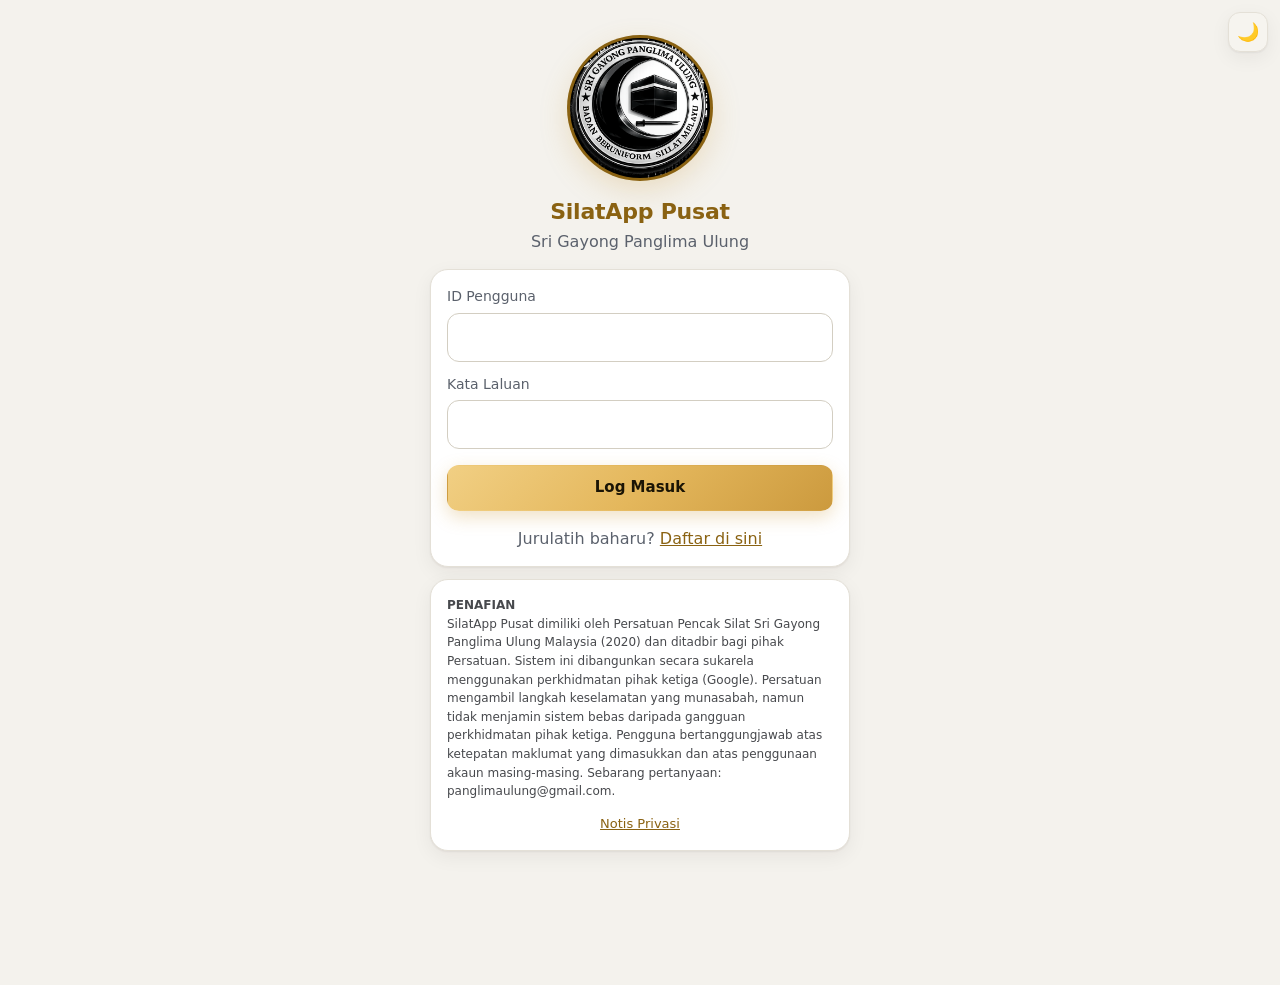
==== commit 696aedd7: "Gabung sesi latihan bebas ke cawangan PDPA Co-Authored-By: Claude Opus 5.5 <noreply@anthropic.com> C" ====
--- a/index.html
+++ b/index.html
@@ -34,7 +34,7 @@
 button.kecil{padding:6px 12px;font-size:14px;min-height:36px}
 button.bahaya{border-color:var(--merah);color:var(--merah);background:transparent}
 button.penuh{width:100%}
-button:disabled{opacity:.5}
+button:disabled{opacity:.45;cursor:not-allowed}
 input,select,textarea{width:100%;background:var(--kad2);color:var(--teks);border:1px solid var(--garis);border-radius:12px;padding:12px 14px;font:inherit;font-size:16px;min-height:48px}
 select{appearance:none;-webkit-appearance:none;background-image:linear-gradient(45deg,transparent 50%,var(--teks) 50%),linear-gradient(135deg,var(--teks) 50%,transparent 50%);background-position:calc(100% - 20px) 21px,calc(100% - 15px) 21px;background-size:5px 5px;background-repeat:no-repeat;padding-right:36px}
 input:focus,select:focus,textarea:focus{outline:none;border-color:var(--emas)}
@@ -150,6 +150,7 @@
 <div id="modal"><div class="isi" id="modalIsi"></div></div>
 <div id="toast"></div>
 <div id="cetak"></div>
+<script src="teks-pdpa.js"></script>
 <script src="bersama.js"></script>
 <script src="qrcode.js"></script>
 <script src="poster.js"></script>
@@ -184,6 +185,7 @@
     } catch (e2) { r = { ok: false, msg: 'Tiada sambungan ke pelayan. Semak internet.' }; }
   }
   if (r.logout) keluar(true);
+  else if (r.perlu_terma && action !== 'setuju_terma') { if (S.u) S.u.terma_ok = false; paparTerma(); }
   return r;
 }
 const memuat = () => { const i = $('#isi'); if (i) i.innerHTML = '<p class="pudar" style="text-align:center;padding:30px 0">Memuatkan...</p>'; };
@@ -200,7 +202,8 @@
       <label>Kata Laluan</label><input id="lPw" type="password" autocomplete="current-password">
       <button class="utama penuh" style="margin-top:16px" onclick="logMasuk()">Log Masuk</button>
       <p class="pudar" style="text-align:center;margin-bottom:0">Jurulatih baharu? <a href="#" onclick="paparDaftar();return false">Daftar di sini</a></p>
-    </div></div></div>`;
+    </div>
+    <div class="kad">${htmlPenafian(true)}${htmlKakiPrivasi()}</div></div></div>`;
   $('#lPw').addEventListener('keydown', e => { if (e.key === 'Enter') logMasuk(); });
 }
 function paparCiptaSuper() {
@@ -248,8 +251,9 @@
       <label>Alamat Gelanggang</label><textarea id="dGAlamat" rows="2"></textarea>
       <p class="pudar" style="font-size:13px">Anda akan ditanda sebagai KETUA gelanggang ini.</p>
     </div>
-    <div class="pdpa"><b>Notis PDPA:</b> Maklumat peribadi anda (nama, telefon) dikumpul hanya untuk urusan pentadbiran persatuan silat, disimpan secara selamat dan tidak didedahkan kepada pihak luar, selaras Akta Perlindungan Data Peribadi 2010.</div>
-    <label class="cek"><input type="checkbox" id="dPdpa"> Saya faham dan bersetuju dengan notis PDPA di atas.</label>
+    <div class="pdpa"><b>Terma Penggunaan & Akujanji Kerahsiaan</b> (ringkasan)<div style="margin-top:6px">${htmlTermaRingkas()}</div>
+      <a href="#" onclick="lihatTerma();return false" style="display:inline-block;margin-top:8px;font-weight:600">Baca terma penuh ›</a> · <a href="privasi.html" target="_blank" rel="noopener">Notis Privasi</a></div>
+    <label class="cek"><input type="checkbox" id="dPdpa"> <span>${esc(KOTAK_TERMA)}</span></label>
     <div style="margin-top:16px" class="baris"><button onclick="paparLogin()">Kembali</button><button class="utama" onclick="hantarDaftar()">Hantar</button></div>`;
 }
 function isiGelDaftar() {
@@ -273,7 +277,8 @@
   if (!$('#dNeg').value) return toast('Sila pilih negeri.');
   if (!gel) return toast('Sila pilih gelanggang, atau pilih "+ Mohon gelanggang baharu" jika gelanggang anda belum ada dalam senarai.', 6000);
   if (gel === '__BARU' && !$('#dGNama').value.trim()) return toast('Sila isi Nama Gelanggang Baharu.');
-  const d = { id: $('#dId').value, katalaluan: $('#dPw').value, nama: $('#dNama').value, telefon: $('#dTel').value, negeri: $('#dNeg').value, pdpa: $('#dPdpa').checked };
+  const d = { id: $('#dId').value, katalaluan: $('#dPw').value, nama: $('#dNama').value, telefon: $('#dTel').value, negeri: $('#dNeg').value, terma: $('#dPdpa').checked, terma_versi: VERSI_TERMA };
+  if (!d.terma) return toast('Sila bersetuju dengan Terma Penggunaan & Akujanji Kerahsiaan.');
   if (gel === '__BARU') d.gelanggang_baru = { nama: $('#dGNama').value, alamat: $('#dGAlamat').value };
   else d.kod_gelanggang = gel;
   const k = $('#kotakDaftar'); k.classList.add('muat');
@@ -299,7 +304,7 @@
   ['gelang', '🏟️', 'Gelanggang', 'Jadual, cawangan & logo'],
   ['akaun', '⚙️', 'Akaun', 'Kata laluan']
 ];
-const FN = () => ({ papan: tabPapan, lulus: tabLulus, gel: tabGel, jur: tabJur, ahli: tabAhli, daftar: tabDaftar, akaun: tabAkaun, hadir: tabHadir, gelang: tabGelang, mohon: tabMohon, poster: tabPoster, yb: tabYB, kew: tabKew, fiz: tabFiz, menu: tabMenu });
+const FN = () => ({ pdpa: tabPdpa, papan: tabPapan, lulus: tabLulus, gel: tabGel, jur: tabJur, ahli: tabAhli, daftar: tabDaftar, akaun: tabAkaun, hadir: tabHadir, gelang: tabGelang, mohon: tabMohon, poster: tabPoster, yb: tabYB, kew: tabKew, fiz: tabFiz, menu: tabMenu });
 function pergi(t) { S.tab = t; window.scrollTo(0, 0); mula(); }
 
 async function mula() {
@@ -310,6 +315,7 @@
     if (!r.ok) { if (r.logout) return; $('#app').innerHTML = `<div class="wrap" style="text-align:center;padding-top:60px"><img src="logo.png" style="width:90px;border-radius:50%;background:#fff"><p>${esc(r.msg || 'Tidak dapat sambung ke pelayan.')}</p><button class="utama" onclick="mula()">Cuba lagi</button></div>`; return; }
     S.u = r.pengguna; S.negeri = r.negeri;
   }
+  if (!S.u.terma_ok) return paparTerma();
   if (S.u.wajib_tukar) return paparTukarWajib();
   if (!S.negeri.length) { const r = await api('negeri'); S.negeri = r.negeri || []; }
   if (S.mod == null) { try { S.mod = localStorage.getItem('sp_mod') || 'admin'; } catch (e) { S.mod = 'admin'; } }
@@ -327,7 +333,7 @@
     $('#app').innerHTML = head + (m ? `<div class="tajuk"><button class="ikon" onclick="pergi('menu')">←</button><h2>${m[2]}</h2><button class="ikon" onclick="mula()">⟳</button></div>` : '') + `<div class="wrap" id="isi"></div>`;
   } else {
     const tabs = u.peranan === 'ADMIN_NEGERI' ? [['papan','Ringkasan'],['lulus','Kelulusan'],['gel','Gelanggang'],['jur','Jurulatih'],['ahli','Ahli'],['akaun','Akaun']]
-      : [['papan','Ringkasan'],['lulus','Kelulusan'],['gel','Gelanggang'],['jur','Pengguna'],['ahli','Ahli'],['akaun','Akaun']];
+      : [['papan','Ringkasan'],['lulus','Kelulusan'],['gel','Gelanggang'],['jur','Pengguna'],['ahli','Ahli'],['pdpa','🛡️ PDPA'],['akaun','Akaun']];
     if (!tabs.some(t => t[0] === S.tab)) S.tab = tabs[0][0];
     $('#app').innerHTML = head + `<div class="tabs">${tabs.map(t => `<button class="${S.tab === t[0] ? 'aktif' : ''}" onclick="pergi('${t[0]}')">${t[1]}</button>`).join('')}</div><div class="wrap" id="isi"></div>`;
   }
@@ -712,7 +718,11 @@
 /* ================= DAFTAR AHLI ================= */
 async function tabDaftar() {
   if (modJur() && !S.cawList) { const c = await api('caw_get'); S.cawList = c.ok ? c.cawangan : []; }
-  $('#isi').innerHTML = `<div class="kad" id="kotakAhli"><h3>Daftar Ahli Baharu</h3>
+  const pautan = S.u.kod_gelanggang ? linkBorang(cawTertentu() ? S.cawPilih : '') : '';
+  $('#isi').innerHTML = `${pautan ? `<div class="kad" style="border-color:var(--emas)"><b style="color:var(--emas)">💡 Lebih selamat: kongsi pautan borang supaya ibu bapa setuju sendiri</b>
+      <p class="pudar" style="font-size:13px;margin:6px 0 10px">Melalui borang online, ibu bapa / penjaga membaca Notis Privasi dan memberi persetujuan sendiri — rekod persetujuan lebih kukuh.</p>
+      <button class="penuh" onclick="salinPautanBorang()">📋 Salin pautan borang</button></div>` : ''}
+    <div class="kad" id="kotakAhli"><h3>Daftar Ahli Baharu (manual)</h3>
     <label>No. Kad Pengenalan / MyKid</label><input id="aKP" placeholder="cth. 150512-08-1234" inputmode="numeric">
     <button class="utama penuh" style="margin-top:10px" onclick="semakKP()">Semak No. KP</button>
     <div id="hasilKP"></div></div>`;
@@ -744,8 +754,14 @@
   }
 }
 function pdpaAhli() {
-  return `<div class="pdpa"><b>Notis PDPA:</b> Maklumat ahli digunakan hanya untuk pentadbiran keahlian silat. No. KP dipaparkan separa kepada pihak lain.</div>
-    <label class="cek"><input type="checkbox" id="aPdpa"> Ahli / ibu bapa / penjaga telah bersetuju maklumat ini disimpan.</label>`;
+  return `<div class="pdpa"><b>Pengesahan Persetujuan</b> · <a href="privasi.html" target="_blank" rel="noopener">Notis Privasi v${esc(VERSI_PDPA)}</a></div>
+    <label>Nama pemberi persetujuan (ahli, atau ibu bapa / penjaga jika bawah 18 tahun) *</label><input id="aPdpaOleh" placeholder="cth. RAZAK BIN ALI" style="text-transform:uppercase">
+    <label class="cek"><input type="checkbox" id="aPdpa"> <span>${esc(KOTAK_JURULATIH)}</span></label>`;
+}
+function salinPautanBorang() {
+  const l = linkBorang(cawTertentu() ? S.cawPilih : '');
+  if (navigator.clipboard) navigator.clipboard.writeText(l).then(() => toast('Pautan borang disalin.'), () => prompt('Salin pautan ini:', l));
+  else prompt('Salin pautan ini:', l);
 }
 function tarikhDariKP(kp) {
   const d = String(kp).replace(/\D/g, ''); if (d.length < 6) return '';
@@ -756,8 +772,11 @@
   const d = { no_kp: $('#aKP').value };
   if (!mod) Object.assign(d, { nama: $('#aNama').value, jantina: $('#aJan').value, tarikh_lahir: $('#aLahir').value, bengkung: $('#aBeng').value, tel_waris: $('#aWaris').value });
   if ($('#aCaw')) d.cawangan = $('#aCaw').value; else if (S.cawPilih && S.cawPilih !== '__TIADA') d.cawangan = S.cawPilih;
+  const oleh = ($('#aPdpaOleh').value || '').trim();
+  if (oleh.length < 3) return toast('Sila isi nama pemberi persetujuan.');
+  if (!$('#aPdpa').checked) return toast('Sila tandakan pengesahan persetujuan.');
   const k = $('#kotakAhli'); k.classList.add('muat');
-  const r = await api('daftar_ahli', { data: d, mod, kod: S.gelPilih, pdpa: $('#aPdpa').checked });
+  const r = await api('daftar_ahli', { data: d, mod, kod: S.gelPilih, pdpa: $('#aPdpa').checked, pdpa_oleh: oleh });
   k.classList.remove('muat'); toast(r.msg, 5000);
   if (r.ok) tabDaftar();
 }
@@ -1421,6 +1440,51 @@
   mula();
 }
 
+/* ================= TERMA PENGGUNAAN (wajib selepas log masuk) ================= */
+function paparTerma() {
+  $('#app').innerHTML = `<div style="position:fixed;inset:0;background:var(--bg);z-index:90;overflow:auto"><div class="wrap" style="max-width:640px">
+    <div style="text-align:center;margin:10px 0 14px"><img src="logo.png" alt="" style="width:80px;height:80px;border-radius:50%;background:#fff"></div>
+    <div class="kad">${htmlTerma()}</div>
+    <div class="kad"><label class="cek" style="margin-top:0"><input type="checkbox" id="tSetuju" onchange="$('#tYa').disabled=!this.checked"> <span>${esc(KOTAK_TERMA)}</span></label>
+      <button class="utama penuh" id="tYa" style="margin-top:14px" disabled onclick="setujuTerma()">Saya Setuju</button>
+      <button class="bahaya penuh" style="margin-top:8px" onclick="tolakTerma()">Tidak Setuju</button>
+      <p class="pudar" style="font-size:12px;text-align:center;margin-bottom:0">${S.u ? esc(S.u.nama) + ' · ' + esc(NAMA_PERANAN[S.u.peranan] || '') : ''}</p></div>
+    <div class="kad">${htmlPenafian(true)}${htmlKakiPrivasi()}</div></div></div>`;
+}
+async function setujuTerma() {
+  if (!$('#tSetuju').checked) return toast('Sila tandakan kotak persetujuan.');
+  const b = $('#tYa'); b.disabled = true;
+  const r = await api('setuju_terma', { versi: VERSI_TERMA, setuju: true });
+  if (!r.ok) { b.disabled = false; return toast(r.msg, 5000); }
+  S.u = r.pengguna; toast(r.msg); S.tab = ''; mula();
+}
+function tolakTerma() { toast('Anda perlu bersetuju dengan Terma Penggunaan untuk menggunakan sistem.', 5000); keluar(); }
+function lihatTerma() { modal(`<div>${htmlTerma()}</div><button class="penuh" style="margin-top:14px" onclick="modal('')">Tutup</button>`); }
+
+/* ================= 🛡️ PDPA (Super Admin) ================= */
+async function tabPdpa() {
+  const r = await api('pdpa_ringkasan'); if (!r.ok) return $('#isi').innerHTML = `<p>${esc(r.msg)}</p>`;
+  const d = S.pdpa = r.data, jum = d.ada + d.tiada, pc = jum ? Math.round(d.ada / jum * 100) : 0;
+  const sl = { BORANG_ONLINE: 'Borang Online', JURULATIH: 'Jurulatih (manual)', PORTAL: 'Portal Ibu Bapa', LAIN: 'Lain-lain' };
+  const ikutGel = {}; d.tanpa.forEach(a => (ikutGel[a.gelanggang] = ikutGel[a.gelanggang] || []).push(a));
+  $('#isi').innerHTML = `<div class="kad"><h3>Versi Semasa</h3><div class="baris"><div class="stat"><b>v${esc(d.versi_pdpa)}</b><small>Notis Privasi</small></div><div class="stat"><b>v${esc(d.versi_terma)}</b><small>Terma Penggunaan</small></div></div>
+      <p class="pudar" style="font-size:12px;margin-bottom:0">Versi mesti sama dalam <b>teks-pdpa.js</b> dan <b>Code.gs</b>. <a href="privasi.html" target="_blank" rel="noopener">Lihat Notis Privasi ›</a></p></div>
+    <div class="ring"><div class="pudar" style="font-size:14px">Ahli aktif dengan rekod persetujuan</div><div class="besar">${d.ada} <span class="pudar" style="font-size:16px">/ ${jum}</span></div>
+      <div class="sub"><span>${pc}% ada persetujuan</span><span style="color:var(--merah);font-weight:700">${d.tiada} tiada (data lama)</span></div><div class="bar"><i style="width:${pc}%"></i></div></div>
+    <div class="grid" style="margin-bottom:12px">${Object.keys(sl).map(k => `<div class="stat"><b>${d.saluran[k] || 0}</b><small>${sl[k]}</small></div>`).join('')}
+      <div class="stat"><b>${d.portal}</b><small>Setuju di Portal Ibu Bapa</small></div><div class="stat"><b>${d.penggunaSudah}</b><small>Pengguna setuju terma</small></div></div>
+    <div class="kad"><h3>Jurulatih & Admin Belum Setuju Terma (${d.penggunaBelum.length})</h3>
+      ${d.penggunaBelum.map(x => `<div class="baris" style="padding:6px 0;border-bottom:1px solid var(--garis)"><span style="font-size:14px">${esc(x.nama)} <small class="pudar">${esc(x.id)} · ${esc(NAMA_PERANAN[x.peranan] || x.peranan)}${x.gelanggang ? ' · ' + esc(x.gelanggang) : ''}${x.negeri ? ' · ' + esc(x.negeri) : ''}</small></span>${x.versi ? tag('v' + x.versi + ' lama', 'KUNING') : tag('Belum', 'MERAH')}</div>`).join('') || '<p class="pudar" style="margin:0">Semua pengguna aktif sudah bersetuju. ✅</p>'}
+      <p class="pudar" style="font-size:12px;margin-bottom:0">Mereka akan diminta bersetuju secara automatik semasa log masuk seterusnya.</p></div>
+    <div class="kad"><div class="baris" style="margin-bottom:8px"><h3 style="margin:0">Ahli Tanpa Rekod Persetujuan (${d.tanpa.length})</h3><button class="kecil" style="flex:none" onclick="eksportPdpa()">Eksport CSV</button></div>
+      <p class="pudar" style="font-size:12px;margin-top:0">Biasanya data lama / import. Minta jurulatih kongsi pautan borang atau minta ibu bapa log masuk Portal Ibu Bapa untuk bersetuju.</p>
+      ${Object.keys(ikutGel).map(g => `<details style="border-top:1px solid var(--garis);padding:8px 0"><summary style="cursor:pointer"><b>${esc(g)}</b> <span class="pudar">(${ikutGel[g].length})</span></summary>
+        ${ikutGel[g].map(a => `<div style="font-size:13px;padding:4px 0 4px 10px">${esc(a.nama)} <span class="pudar">${esc(a.no_ahli)}</span></div>`).join('')}</details>`).join('') || '<p class="pudar" style="margin:0">Tiada. ✅</p>'}</div>`;
+}
+function eksportPdpa() {
+  csv('ahli_tanpa_persetujuan_pdpa', [['No Ahli', 'Nama', 'Kod Gelanggang', 'Gelanggang', 'Negeri', 'Tarikh Daftar']].concat(S.pdpa.tanpa.map(a => [a.no_ahli, a.nama, a.kod, a.gelanggang, a.negeri, a.tarikh_daftar])));
+}
+
 /* ================= AKAUN ================= */
 function tabAkaun() {
   const u = S.u;
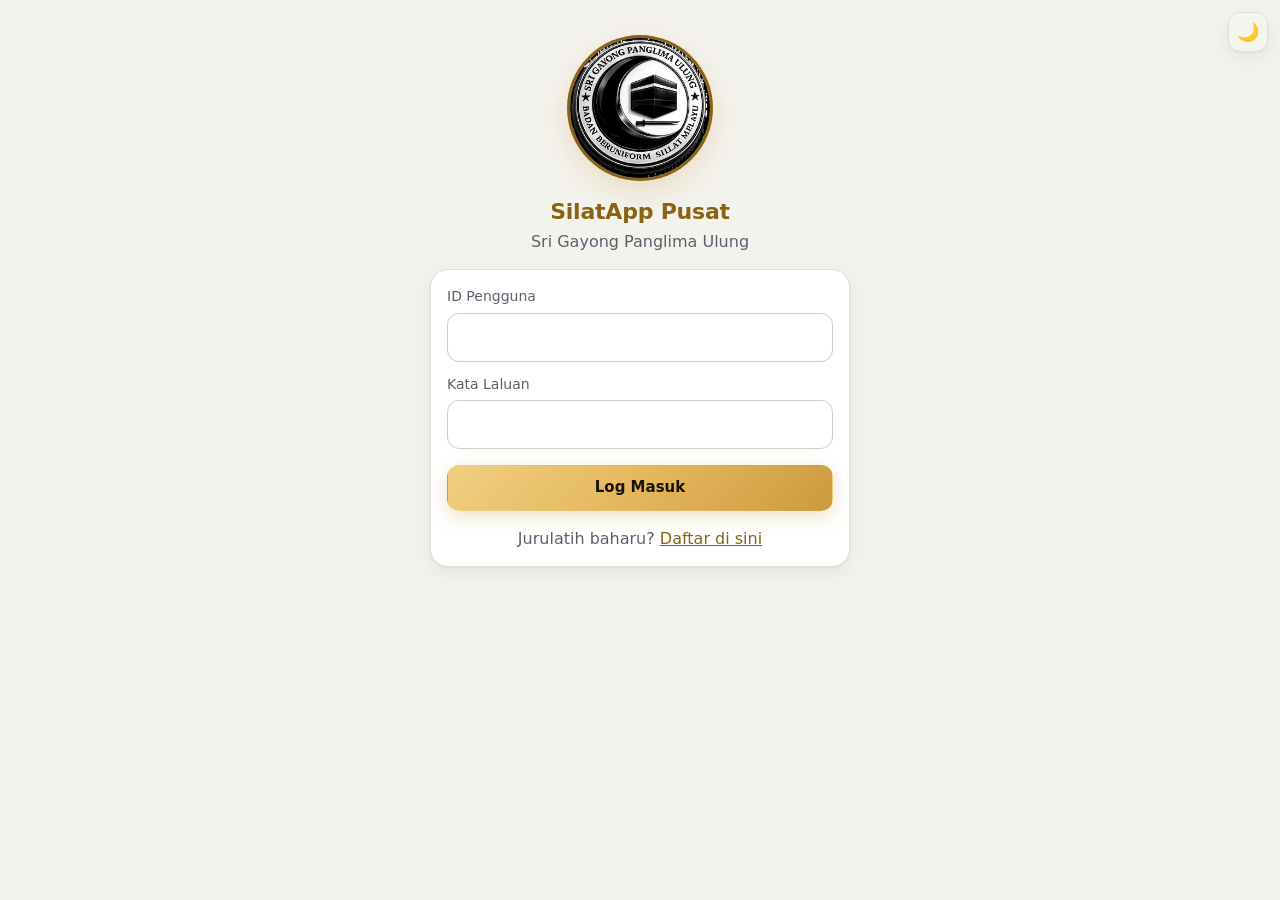
==== commit a6423a3e: "Keselamatan: sesi, kata laluan, GET, spam borang, CSV, sandaran - Tukar kata laluan melog keluar per" ====
--- a/index.html
+++ b/index.html
@@ -34,7 +34,7 @@
 button.kecil{padding:6px 12px;font-size:14px;min-height:36px}
 button.bahaya{border-color:var(--merah);color:var(--merah);background:transparent}
 button.penuh{width:100%}
-button:disabled{opacity:.45;cursor:not-allowed}
+button:disabled{opacity:.5}
 input,select,textarea{width:100%;background:var(--kad2);color:var(--teks);border:1px solid var(--garis);border-radius:12px;padding:12px 14px;font:inherit;font-size:16px;min-height:48px}
 select{appearance:none;-webkit-appearance:none;background-image:linear-gradient(45deg,transparent 50%,var(--teks) 50%),linear-gradient(135deg,var(--teks) 50%,transparent 50%);background-position:calc(100% - 20px) 21px,calc(100% - 15px) 21px;background-size:5px 5px;background-repeat:no-repeat;padding-right:36px}
 input:focus,select:focus,textarea:focus{outline:none;border-color:var(--emas)}
@@ -150,7 +150,6 @@
 <div id="modal"><div class="isi" id="modalIsi"></div></div>
 <div id="toast"></div>
 <div id="cetak"></div>
-<script src="teks-pdpa.js"></script>
 <script src="bersama.js"></script>
 <script src="qrcode.js"></script>
 <script src="poster.js"></script>
@@ -172,6 +171,7 @@
 function modal(html) { $('#modalIsi').innerHTML = html; $('#modal').style.display = html ? 'flex' : 'none'; document.body.style.overflow = html ? 'hidden' : ''; }
 $('#modal').addEventListener('click', e => { if (e.target.id === 'modal') modal(''); });
 
+const GET_AWAM = ['ping', 'negeri', 'status_awal', 'borang_info'];
 async function api(action, data) {
   const body = JSON.stringify(Object.assign({ action, token: S.token }, data || {}));
   let r;
@@ -180,12 +180,13 @@
     r = await res.json();
   } catch (e) {
     try {
+      if (!GET_AWAM.includes(action)) throw e;  // data sulit tidak dihantar melalui pautan (URL)
       const res = await fetchMasa(API_URL + '?p=' + encodeURIComponent(body), { credentials: 'omit' });
       r = await res.json();
     } catch (e2) { r = { ok: false, msg: 'Tiada sambungan ke pelayan. Semak internet.' }; }
   }
   if (r.logout) keluar(true);
-  else if (r.perlu_terma && action !== 'setuju_terma') { if (S.u) S.u.terma_ok = false; paparTerma(); }
+  else if (r.wajib_tukar && action !== 'tukar_katalaluan' && S.u) { S.u.wajib_tukar = true; paparTukarWajib(); }
   return r;
 }
 const memuat = () => { const i = $('#isi'); if (i) i.innerHTML = '<p class="pudar" style="text-align:center;padding:30px 0">Memuatkan...</p>'; };
@@ -202,8 +203,7 @@
       <label>Kata Laluan</label><input id="lPw" type="password" autocomplete="current-password">
       <button class="utama penuh" style="margin-top:16px" onclick="logMasuk()">Log Masuk</button>
       <p class="pudar" style="text-align:center;margin-bottom:0">Jurulatih baharu? <a href="#" onclick="paparDaftar();return false">Daftar di sini</a></p>
-    </div>
-    <div class="kad">${htmlPenafian(true)}${htmlKakiPrivasi()}</div></div></div>`;
+    </div></div></div>`;
   $('#lPw').addEventListener('keydown', e => { if (e.key === 'Enter') logMasuk(); });
 }
 function paparCiptaSuper() {
@@ -251,9 +251,8 @@
       <label>Alamat Gelanggang</label><textarea id="dGAlamat" rows="2"></textarea>
       <p class="pudar" style="font-size:13px">Anda akan ditanda sebagai KETUA gelanggang ini.</p>
     </div>
-    <div class="pdpa"><b>Terma Penggunaan & Akujanji Kerahsiaan</b> (ringkasan)<div style="margin-top:6px">${htmlTermaRingkas()}</div>
-      <a href="#" onclick="lihatTerma();return false" style="display:inline-block;margin-top:8px;font-weight:600">Baca terma penuh ›</a> · <a href="privasi.html" target="_blank" rel="noopener">Notis Privasi</a></div>
-    <label class="cek"><input type="checkbox" id="dPdpa"> <span>${esc(KOTAK_TERMA)}</span></label>
+    <div class="pdpa"><b>Notis PDPA:</b> Maklumat peribadi anda (nama, telefon) dikumpul hanya untuk urusan pentadbiran persatuan silat, disimpan secara selamat dan tidak didedahkan kepada pihak luar, selaras Akta Perlindungan Data Peribadi 2010.</div>
+    <label class="cek"><input type="checkbox" id="dPdpa"> Saya faham dan bersetuju dengan notis PDPA di atas.</label>
     <div style="margin-top:16px" class="baris"><button onclick="paparLogin()">Kembali</button><button class="utama" onclick="hantarDaftar()">Hantar</button></div>`;
 }
 function isiGelDaftar() {
@@ -277,8 +276,7 @@
   if (!$('#dNeg').value) return toast('Sila pilih negeri.');
   if (!gel) return toast('Sila pilih gelanggang, atau pilih "+ Mohon gelanggang baharu" jika gelanggang anda belum ada dalam senarai.', 6000);
   if (gel === '__BARU' && !$('#dGNama').value.trim()) return toast('Sila isi Nama Gelanggang Baharu.');
-  const d = { id: $('#dId').value, katalaluan: $('#dPw').value, nama: $('#dNama').value, telefon: $('#dTel').value, negeri: $('#dNeg').value, terma: $('#dPdpa').checked, terma_versi: VERSI_TERMA };
-  if (!d.terma) return toast('Sila bersetuju dengan Terma Penggunaan & Akujanji Kerahsiaan.');
+  const d = { id: $('#dId').value, katalaluan: $('#dPw').value, nama: $('#dNama').value, telefon: $('#dTel').value, negeri: $('#dNeg').value, pdpa: $('#dPdpa').checked };
   if (gel === '__BARU') d.gelanggang_baru = { nama: $('#dGNama').value, alamat: $('#dGAlamat').value };
   else d.kod_gelanggang = gel;
   const k = $('#kotakDaftar'); k.classList.add('muat');
@@ -304,7 +302,7 @@
   ['gelang', '🏟️', 'Gelanggang', 'Jadual, cawangan & logo'],
   ['akaun', '⚙️', 'Akaun', 'Kata laluan']
 ];
-const FN = () => ({ pdpa: tabPdpa, papan: tabPapan, lulus: tabLulus, gel: tabGel, jur: tabJur, ahli: tabAhli, daftar: tabDaftar, akaun: tabAkaun, hadir: tabHadir, gelang: tabGelang, mohon: tabMohon, poster: tabPoster, yb: tabYB, kew: tabKew, fiz: tabFiz, menu: tabMenu });
+const FN = () => ({ papan: tabPapan, lulus: tabLulus, gel: tabGel, jur: tabJur, ahli: tabAhli, daftar: tabDaftar, akaun: tabAkaun, hadir: tabHadir, gelang: tabGelang, mohon: tabMohon, poster: tabPoster, yb: tabYB, kew: tabKew, fiz: tabFiz, menu: tabMenu });
 function pergi(t) { S.tab = t; window.scrollTo(0, 0); mula(); }
 
 async function mula() {
@@ -315,7 +313,6 @@
     if (!r.ok) { if (r.logout) return; $('#app').innerHTML = `<div class="wrap" style="text-align:center;padding-top:60px"><img src="logo.png" style="width:90px;border-radius:50%;background:#fff"><p>${esc(r.msg || 'Tidak dapat sambung ke pelayan.')}</p><button class="utama" onclick="mula()">Cuba lagi</button></div>`; return; }
     S.u = r.pengguna; S.negeri = r.negeri;
   }
-  if (!S.u.terma_ok) return paparTerma();
   if (S.u.wajib_tukar) return paparTukarWajib();
   if (!S.negeri.length) { const r = await api('negeri'); S.negeri = r.negeri || []; }
   if (S.mod == null) { try { S.mod = localStorage.getItem('sp_mod') || 'admin'; } catch (e) { S.mod = 'admin'; } }
@@ -333,7 +330,7 @@
     $('#app').innerHTML = head + (m ? `<div class="tajuk"><button class="ikon" onclick="pergi('menu')">←</button><h2>${m[2]}</h2><button class="ikon" onclick="mula()">⟳</button></div>` : '') + `<div class="wrap" id="isi"></div>`;
   } else {
     const tabs = u.peranan === 'ADMIN_NEGERI' ? [['papan','Ringkasan'],['lulus','Kelulusan'],['gel','Gelanggang'],['jur','Jurulatih'],['ahli','Ahli'],['akaun','Akaun']]
-      : [['papan','Ringkasan'],['lulus','Kelulusan'],['gel','Gelanggang'],['jur','Pengguna'],['ahli','Ahli'],['pdpa','🛡️ PDPA'],['akaun','Akaun']];
+      : [['papan','Ringkasan'],['lulus','Kelulusan'],['gel','Gelanggang'],['jur','Pengguna'],['ahli','Ahli'],['akaun','Akaun']];
     if (!tabs.some(t => t[0] === S.tab)) S.tab = tabs[0][0];
     $('#app').innerHTML = head + `<div class="tabs">${tabs.map(t => `<button class="${S.tab === t[0] ? 'aktif' : ''}" onclick="pergi('${t[0]}')">${t[1]}</button>`).join('')}</div><div class="wrap" id="isi"></div>`;
   }
@@ -405,7 +402,9 @@
 }
 function cariBox(id, fn, ph) { return `<input id="${id}" placeholder="${ph || 'Cari nama...'}" oninput="${fn}()" style="margin-bottom:8px">`; }
 function csv(nama, baris) {
-  const t = baris.map(r => r.map(v => `"${String(v == null ? '' : v).replace(/"/g, '""')}"`).join(',')).join('\r\n');
+  // Nilai bermula = + - @ diletak ' di depan supaya Excel tidak menjalankannya sebagai formula
+  const sel = v => { let x = String(v == null ? '' : v); if (/^[=+\-@\t\r]/.test(x) && !/^-?\d+(\.\d+)?$/.test(x)) x = "'" + x; return `"${x.replace(/"/g, '""')}"`; };
+  const t = baris.map(r => r.map(sel).join(',')).join('\r\n');
   const a = document.createElement('a');
   a.href = URL.createObjectURL(new Blob(['﻿' + t], { type: 'text/csv' })); a.download = nama + '.csv'; a.click();
 }
@@ -718,11 +717,7 @@
 /* ================= DAFTAR AHLI ================= */
 async function tabDaftar() {
   if (modJur() && !S.cawList) { const c = await api('caw_get'); S.cawList = c.ok ? c.cawangan : []; }
-  const pautan = S.u.kod_gelanggang ? linkBorang(cawTertentu() ? S.cawPilih : '') : '';
-  $('#isi').innerHTML = `${pautan ? `<div class="kad" style="border-color:var(--emas)"><b style="color:var(--emas)">💡 Lebih selamat: kongsi pautan borang supaya ibu bapa setuju sendiri</b>
-      <p class="pudar" style="font-size:13px;margin:6px 0 10px">Melalui borang online, ibu bapa / penjaga membaca Notis Privasi dan memberi persetujuan sendiri — rekod persetujuan lebih kukuh.</p>
-      <button class="penuh" onclick="salinPautanBorang()">📋 Salin pautan borang</button></div>` : ''}
-    <div class="kad" id="kotakAhli"><h3>Daftar Ahli Baharu (manual)</h3>
+  $('#isi').innerHTML = `<div class="kad" id="kotakAhli"><h3>Daftar Ahli Baharu</h3>
     <label>No. Kad Pengenalan / MyKid</label><input id="aKP" placeholder="cth. 150512-08-1234" inputmode="numeric">
     <button class="utama penuh" style="margin-top:10px" onclick="semakKP()">Semak No. KP</button>
     <div id="hasilKP"></div></div>`;
@@ -754,14 +749,8 @@
   }
 }
 function pdpaAhli() {
-  return `<div class="pdpa"><b>Pengesahan Persetujuan</b> · <a href="privasi.html" target="_blank" rel="noopener">Notis Privasi v${esc(VERSI_PDPA)}</a></div>
-    <label>Nama pemberi persetujuan (ahli, atau ibu bapa / penjaga jika bawah 18 tahun) *</label><input id="aPdpaOleh" placeholder="cth. RAZAK BIN ALI" style="text-transform:uppercase">
-    <label class="cek"><input type="checkbox" id="aPdpa"> <span>${esc(KOTAK_JURULATIH)}</span></label>`;
-}
-function salinPautanBorang() {
-  const l = linkBorang(cawTertentu() ? S.cawPilih : '');
-  if (navigator.clipboard) navigator.clipboard.writeText(l).then(() => toast('Pautan borang disalin.'), () => prompt('Salin pautan ini:', l));
-  else prompt('Salin pautan ini:', l);
+  return `<div class="pdpa"><b>Notis PDPA:</b> Maklumat ahli digunakan hanya untuk pentadbiran keahlian silat. No. KP dipaparkan separa kepada pihak lain.</div>
+    <label class="cek"><input type="checkbox" id="aPdpa"> Ahli / ibu bapa / penjaga telah bersetuju maklumat ini disimpan.</label>`;
 }
 function tarikhDariKP(kp) {
   const d = String(kp).replace(/\D/g, ''); if (d.length < 6) return '';
@@ -772,11 +761,8 @@
   const d = { no_kp: $('#aKP').value };
   if (!mod) Object.assign(d, { nama: $('#aNama').value, jantina: $('#aJan').value, tarikh_lahir: $('#aLahir').value, bengkung: $('#aBeng').value, tel_waris: $('#aWaris').value });
   if ($('#aCaw')) d.cawangan = $('#aCaw').value; else if (S.cawPilih && S.cawPilih !== '__TIADA') d.cawangan = S.cawPilih;
-  const oleh = ($('#aPdpaOleh').value || '').trim();
-  if (oleh.length < 3) return toast('Sila isi nama pemberi persetujuan.');
-  if (!$('#aPdpa').checked) return toast('Sila tandakan pengesahan persetujuan.');
   const k = $('#kotakAhli'); k.classList.add('muat');
-  const r = await api('daftar_ahli', { data: d, mod, kod: S.gelPilih, pdpa: $('#aPdpa').checked, pdpa_oleh: oleh });
+  const r = await api('daftar_ahli', { data: d, mod, kod: S.gelPilih, pdpa: $('#aPdpa').checked });
   k.classList.remove('muat'); toast(r.msg, 5000);
   if (r.ok) tabDaftar();
 }
@@ -1440,51 +1426,6 @@
   mula();
 }
 
-/* ================= TERMA PENGGUNAAN (wajib selepas log masuk) ================= */
-function paparTerma() {
-  $('#app').innerHTML = `<div style="position:fixed;inset:0;background:var(--bg);z-index:90;overflow:auto"><div class="wrap" style="max-width:640px">
-    <div style="text-align:center;margin:10px 0 14px"><img src="logo.png" alt="" style="width:80px;height:80px;border-radius:50%;background:#fff"></div>
-    <div class="kad">${htmlTerma()}</div>
-    <div class="kad"><label class="cek" style="margin-top:0"><input type="checkbox" id="tSetuju" onchange="$('#tYa').disabled=!this.checked"> <span>${esc(KOTAK_TERMA)}</span></label>
-      <button class="utama penuh" id="tYa" style="margin-top:14px" disabled onclick="setujuTerma()">Saya Setuju</button>
-      <button class="bahaya penuh" style="margin-top:8px" onclick="tolakTerma()">Tidak Setuju</button>
-      <p class="pudar" style="font-size:12px;text-align:center;margin-bottom:0">${S.u ? esc(S.u.nama) + ' · ' + esc(NAMA_PERANAN[S.u.peranan] || '') : ''}</p></div>
-    <div class="kad">${htmlPenafian(true)}${htmlKakiPrivasi()}</div></div></div>`;
-}
-async function setujuTerma() {
-  if (!$('#tSetuju').checked) return toast('Sila tandakan kotak persetujuan.');
-  const b = $('#tYa'); b.disabled = true;
-  const r = await api('setuju_terma', { versi: VERSI_TERMA, setuju: true });
-  if (!r.ok) { b.disabled = false; return toast(r.msg, 5000); }
-  S.u = r.pengguna; toast(r.msg); S.tab = ''; mula();
-}
-function tolakTerma() { toast('Anda perlu bersetuju dengan Terma Penggunaan untuk menggunakan sistem.', 5000); keluar(); }
-function lihatTerma() { modal(`<div>${htmlTerma()}</div><button class="penuh" style="margin-top:14px" onclick="modal('')">Tutup</button>`); }
-
-/* ================= 🛡️ PDPA (Super Admin) ================= */
-async function tabPdpa() {
-  const r = await api('pdpa_ringkasan'); if (!r.ok) return $('#isi').innerHTML = `<p>${esc(r.msg)}</p>`;
-  const d = S.pdpa = r.data, jum = d.ada + d.tiada, pc = jum ? Math.round(d.ada / jum * 100) : 0;
-  const sl = { BORANG_ONLINE: 'Borang Online', JURULATIH: 'Jurulatih (manual)', PORTAL: 'Portal Ibu Bapa', LAIN: 'Lain-lain' };
-  const ikutGel = {}; d.tanpa.forEach(a => (ikutGel[a.gelanggang] = ikutGel[a.gelanggang] || []).push(a));
-  $('#isi').innerHTML = `<div class="kad"><h3>Versi Semasa</h3><div class="baris"><div class="stat"><b>v${esc(d.versi_pdpa)}</b><small>Notis Privasi</small></div><div class="stat"><b>v${esc(d.versi_terma)}</b><small>Terma Penggunaan</small></div></div>
-      <p class="pudar" style="font-size:12px;margin-bottom:0">Versi mesti sama dalam <b>teks-pdpa.js</b> dan <b>Code.gs</b>. <a href="privasi.html" target="_blank" rel="noopener">Lihat Notis Privasi ›</a></p></div>
-    <div class="ring"><div class="pudar" style="font-size:14px">Ahli aktif dengan rekod persetujuan</div><div class="besar">${d.ada} <span class="pudar" style="font-size:16px">/ ${jum}</span></div>
-      <div class="sub"><span>${pc}% ada persetujuan</span><span style="color:var(--merah);font-weight:700">${d.tiada} tiada (data lama)</span></div><div class="bar"><i style="width:${pc}%"></i></div></div>
-    <div class="grid" style="margin-bottom:12px">${Object.keys(sl).map(k => `<div class="stat"><b>${d.saluran[k] || 0}</b><small>${sl[k]}</small></div>`).join('')}
-      <div class="stat"><b>${d.portal}</b><small>Setuju di Portal Ibu Bapa</small></div><div class="stat"><b>${d.penggunaSudah}</b><small>Pengguna setuju terma</small></div></div>
-    <div class="kad"><h3>Jurulatih & Admin Belum Setuju Terma (${d.penggunaBelum.length})</h3>
-      ${d.penggunaBelum.map(x => `<div class="baris" style="padding:6px 0;border-bottom:1px solid var(--garis)"><span style="font-size:14px">${esc(x.nama)} <small class="pudar">${esc(x.id)} · ${esc(NAMA_PERANAN[x.peranan] || x.peranan)}${x.gelanggang ? ' · ' + esc(x.gelanggang) : ''}${x.negeri ? ' · ' + esc(x.negeri) : ''}</small></span>${x.versi ? tag('v' + x.versi + ' lama', 'KUNING') : tag('Belum', 'MERAH')}</div>`).join('') || '<p class="pudar" style="margin:0">Semua pengguna aktif sudah bersetuju. ✅</p>'}
-      <p class="pudar" style="font-size:12px;margin-bottom:0">Mereka akan diminta bersetuju secara automatik semasa log masuk seterusnya.</p></div>
-    <div class="kad"><div class="baris" style="margin-bottom:8px"><h3 style="margin:0">Ahli Tanpa Rekod Persetujuan (${d.tanpa.length})</h3><button class="kecil" style="flex:none" onclick="eksportPdpa()">Eksport CSV</button></div>
-      <p class="pudar" style="font-size:12px;margin-top:0">Biasanya data lama / import. Minta jurulatih kongsi pautan borang atau minta ibu bapa log masuk Portal Ibu Bapa untuk bersetuju.</p>
-      ${Object.keys(ikutGel).map(g => `<details style="border-top:1px solid var(--garis);padding:8px 0"><summary style="cursor:pointer"><b>${esc(g)}</b> <span class="pudar">(${ikutGel[g].length})</span></summary>
-        ${ikutGel[g].map(a => `<div style="font-size:13px;padding:4px 0 4px 10px">${esc(a.nama)} <span class="pudar">${esc(a.no_ahli)}</span></div>`).join('')}</details>`).join('') || '<p class="pudar" style="margin:0">Tiada. ✅</p>'}</div>`;
-}
-function eksportPdpa() {
-  csv('ahli_tanpa_persetujuan_pdpa', [['No Ahli', 'Nama', 'Kod Gelanggang', 'Gelanggang', 'Negeri', 'Tarikh Daftar']].concat(S.pdpa.tanpa.map(a => [a.no_ahli, a.nama, a.kod, a.gelanggang, a.negeri, a.tarikh_daftar])));
-}
-
 /* ================= AKAUN ================= */
 function tabAkaun() {
   const u = S.u;
@@ -1493,7 +1434,10 @@
     <label>No. Telefon</label><input id="aTel" inputmode="tel" value="${esc(u.telefon)}" placeholder="cth. 0123456789">
     <button class="utama penuh" style="margin-top:14px" onclick="simpanProfil()">Simpan</button></div>
     <div class="kad"><h3>Tukar Kata Laluan</h3><label>Kata laluan lama</label><input type="password" id="pLama"><label>Kata laluan baharu (min 8)</label><input type="password" id="pBaru">
-    <button class="utama penuh" style="margin-top:14px" onclick="tukarPw()">Tukar</button></div>
+    <button class="utama penuh" style="margin-top:14px" onclick="tukarPw()">Tukar</button>
+    <p class="pudar" style="font-size:12px;margin:8px 0 0">Selepas tukar, telefon / komputer lain yang log masuk dengan akaun ini akan dilog keluar.</p></div>
+    <div class="kad"><h3>🔒 Keselamatan</h3><p class="pudar" style="font-size:13px;margin-top:0">Telefon hilang atau pernah log masuk di telefon orang lain? Log keluar semua peranti lain sekarang.</p>
+    <button class="penuh" onclick="logKeluarSemua()">Log keluar semua peranti lain</button></div>
     ${u.peranan === 'SUPER_ADMIN' ? `<div class="kad"><h3>🏟️ Gelanggang Bertugas</h3><p class="pudar" style="font-size:13px;margin-top:0">${u.kod_gelanggang ? `Anda juga bertugas di <b style="color:var(--teks)">${esc(u.nama_gelanggang)} (${esc(u.kod_gelanggang)})</b>${u.ketua ? ' sebagai ketua' : ''}.` : 'Jika anda juga jurulatih di sebuah gelanggang, tetapkan di sini untuk mendapat menu Gelanggang Saya.'}</p>
       <button class="penuh" onclick="borangBertugas('${esc(u.id)}')">Tetapkan gelanggang bertugas</button></div>` : ''}
     <button class="bahaya penuh" onclick="keluar()">Log Keluar</button>`;
@@ -1506,6 +1450,7 @@
   toast(r.msg);
   if (r.ok) { S.u.nama = r.nama; S.u.telefon = r.telefon; mula(); }
 }
+async function logKeluarSemua() { if (!confirm('Log keluar akaun ini daripada semua peranti lain?')) return; const r = await api('logout_semua'); toast(r.msg, 5000); }
 async function tukarPw() { const r = await api('tukar_katalaluan', { lama: $('#pLama').value, baru: $('#pBaru').value }); toast(r.msg); }
 
 pasangApp('SilatApp', 'pwa_jur');
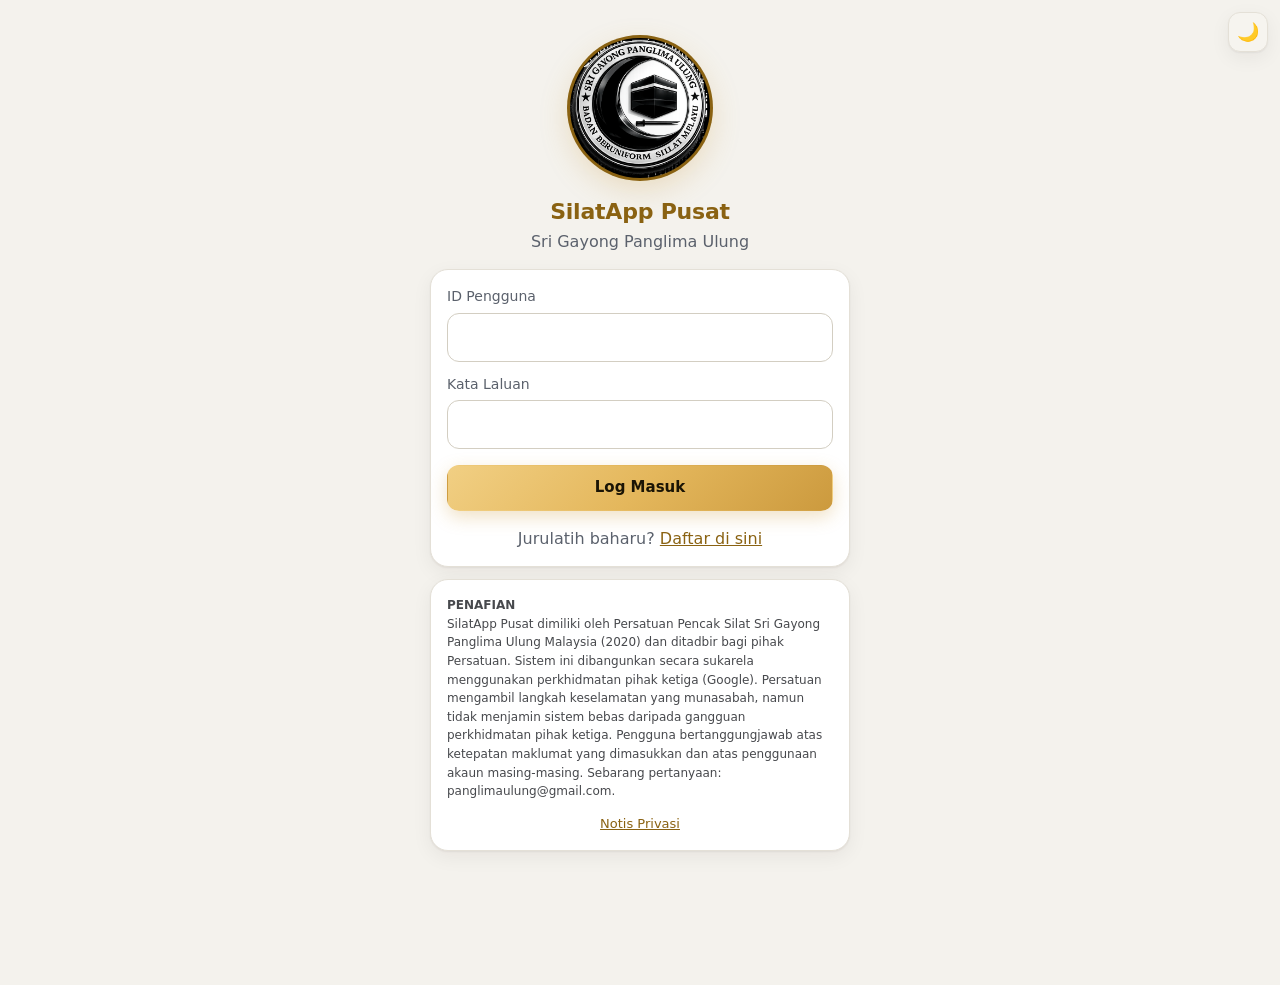
==== commit 5f0c0c99: "Gabung baikan keselamatan ke cawangan PDPA Co-Authored-By: Claude Opus 5.5 <noreply@anthropic.com> C" ====
--- a/index.html
+++ b/index.html
@@ -34,7 +34,7 @@
 button.kecil{padding:6px 12px;font-size:14px;min-height:36px}
 button.bahaya{border-color:var(--merah);color:var(--merah);background:transparent}
 button.penuh{width:100%}
-button:disabled{opacity:.5}
+button:disabled{opacity:.45;cursor:not-allowed}
 input,select,textarea{width:100%;background:var(--kad2);color:var(--teks);border:1px solid var(--garis);border-radius:12px;padding:12px 14px;font:inherit;font-size:16px;min-height:48px}
 select{appearance:none;-webkit-appearance:none;background-image:linear-gradient(45deg,transparent 50%,var(--teks) 50%),linear-gradient(135deg,var(--teks) 50%,transparent 50%);background-position:calc(100% - 20px) 21px,calc(100% - 15px) 21px;background-size:5px 5px;background-repeat:no-repeat;padding-right:36px}
 input:focus,select:focus,textarea:focus{outline:none;border-color:var(--emas)}
@@ -150,6 +150,7 @@
 <div id="modal"><div class="isi" id="modalIsi"></div></div>
 <div id="toast"></div>
 <div id="cetak"></div>
+<script src="teks-pdpa.js"></script>
 <script src="bersama.js"></script>
 <script src="qrcode.js"></script>
 <script src="poster.js"></script>
@@ -186,6 +187,7 @@
     } catch (e2) { r = { ok: false, msg: 'Tiada sambungan ke pelayan. Semak internet.' }; }
   }
   if (r.logout) keluar(true);
+  else if (r.perlu_terma && action !== 'setuju_terma') { if (S.u) S.u.terma_ok = false; paparTerma(); }
   else if (r.wajib_tukar && action !== 'tukar_katalaluan' && S.u) { S.u.wajib_tukar = true; paparTukarWajib(); }
   return r;
 }
@@ -203,7 +205,8 @@
       <label>Kata Laluan</label><input id="lPw" type="password" autocomplete="current-password">
       <button class="utama penuh" style="margin-top:16px" onclick="logMasuk()">Log Masuk</button>
       <p class="pudar" style="text-align:center;margin-bottom:0">Jurulatih baharu? <a href="#" onclick="paparDaftar();return false">Daftar di sini</a></p>
-    </div></div></div>`;
+    </div>
+    <div class="kad">${htmlPenafian(true)}${htmlKakiPrivasi()}</div></div></div>`;
   $('#lPw').addEventListener('keydown', e => { if (e.key === 'Enter') logMasuk(); });
 }
 function paparCiptaSuper() {
@@ -251,8 +254,9 @@
       <label>Alamat Gelanggang</label><textarea id="dGAlamat" rows="2"></textarea>
       <p class="pudar" style="font-size:13px">Anda akan ditanda sebagai KETUA gelanggang ini.</p>
     </div>
-    <div class="pdpa"><b>Notis PDPA:</b> Maklumat peribadi anda (nama, telefon) dikumpul hanya untuk urusan pentadbiran persatuan silat, disimpan secara selamat dan tidak didedahkan kepada pihak luar, selaras Akta Perlindungan Data Peribadi 2010.</div>
-    <label class="cek"><input type="checkbox" id="dPdpa"> Saya faham dan bersetuju dengan notis PDPA di atas.</label>
+    <div class="pdpa"><b>Terma Penggunaan & Akujanji Kerahsiaan</b> (ringkasan)<div style="margin-top:6px">${htmlTermaRingkas()}</div>
+      <a href="#" onclick="lihatTerma();return false" style="display:inline-block;margin-top:8px;font-weight:600">Baca terma penuh ›</a> · <a href="privasi.html" target="_blank" rel="noopener">Notis Privasi</a></div>
+    <label class="cek"><input type="checkbox" id="dPdpa"> <span>${esc(KOTAK_TERMA)}</span></label>
     <div style="margin-top:16px" class="baris"><button onclick="paparLogin()">Kembali</button><button class="utama" onclick="hantarDaftar()">Hantar</button></div>`;
 }
 function isiGelDaftar() {
@@ -276,7 +280,8 @@
   if (!$('#dNeg').value) return toast('Sila pilih negeri.');
   if (!gel) return toast('Sila pilih gelanggang, atau pilih "+ Mohon gelanggang baharu" jika gelanggang anda belum ada dalam senarai.', 6000);
   if (gel === '__BARU' && !$('#dGNama').value.trim()) return toast('Sila isi Nama Gelanggang Baharu.');
-  const d = { id: $('#dId').value, katalaluan: $('#dPw').value, nama: $('#dNama').value, telefon: $('#dTel').value, negeri: $('#dNeg').value, pdpa: $('#dPdpa').checked };
+  const d = { id: $('#dId').value, katalaluan: $('#dPw').value, nama: $('#dNama').value, telefon: $('#dTel').value, negeri: $('#dNeg').value, terma: $('#dPdpa').checked, terma_versi: VERSI_TERMA };
+  if (!d.terma) return toast('Sila bersetuju dengan Terma Penggunaan & Akujanji Kerahsiaan.');
   if (gel === '__BARU') d.gelanggang_baru = { nama: $('#dGNama').value, alamat: $('#dGAlamat').value };
   else d.kod_gelanggang = gel;
   const k = $('#kotakDaftar'); k.classList.add('muat');
@@ -302,7 +307,7 @@
   ['gelang', '🏟️', 'Gelanggang', 'Jadual, cawangan & logo'],
   ['akaun', '⚙️', 'Akaun', 'Kata laluan']
 ];
-const FN = () => ({ papan: tabPapan, lulus: tabLulus, gel: tabGel, jur: tabJur, ahli: tabAhli, daftar: tabDaftar, akaun: tabAkaun, hadir: tabHadir, gelang: tabGelang, mohon: tabMohon, poster: tabPoster, yb: tabYB, kew: tabKew, fiz: tabFiz, menu: tabMenu });
+const FN = () => ({ pdpa: tabPdpa, papan: tabPapan, lulus: tabLulus, gel: tabGel, jur: tabJur, ahli: tabAhli, daftar: tabDaftar, akaun: tabAkaun, hadir: tabHadir, gelang: tabGelang, mohon: tabMohon, poster: tabPoster, yb: tabYB, kew: tabKew, fiz: tabFiz, menu: tabMenu });
 function pergi(t) { S.tab = t; window.scrollTo(0, 0); mula(); }
 
 async function mula() {
@@ -313,6 +318,7 @@
     if (!r.ok) { if (r.logout) return; $('#app').innerHTML = `<div class="wrap" style="text-align:center;padding-top:60px"><img src="logo.png" style="width:90px;border-radius:50%;background:#fff"><p>${esc(r.msg || 'Tidak dapat sambung ke pelayan.')}</p><button class="utama" onclick="mula()">Cuba lagi</button></div>`; return; }
     S.u = r.pengguna; S.negeri = r.negeri;
   }
+  if (!S.u.terma_ok) return paparTerma();
   if (S.u.wajib_tukar) return paparTukarWajib();
   if (!S.negeri.length) { const r = await api('negeri'); S.negeri = r.negeri || []; }
   if (S.mod == null) { try { S.mod = localStorage.getItem('sp_mod') || 'admin'; } catch (e) { S.mod = 'admin'; } }
@@ -330,7 +336,7 @@
     $('#app').innerHTML = head + (m ? `<div class="tajuk"><button class="ikon" onclick="pergi('menu')">←</button><h2>${m[2]}</h2><button class="ikon" onclick="mula()">⟳</button></div>` : '') + `<div class="wrap" id="isi"></div>`;
   } else {
     const tabs = u.peranan === 'ADMIN_NEGERI' ? [['papan','Ringkasan'],['lulus','Kelulusan'],['gel','Gelanggang'],['jur','Jurulatih'],['ahli','Ahli'],['akaun','Akaun']]
-      : [['papan','Ringkasan'],['lulus','Kelulusan'],['gel','Gelanggang'],['jur','Pengguna'],['ahli','Ahli'],['akaun','Akaun']];
+      : [['papan','Ringkasan'],['lulus','Kelulusan'],['gel','Gelanggang'],['jur','Pengguna'],['ahli','Ahli'],['pdpa','🛡️ PDPA'],['akaun','Akaun']];
     if (!tabs.some(t => t[0] === S.tab)) S.tab = tabs[0][0];
     $('#app').innerHTML = head + `<div class="tabs">${tabs.map(t => `<button class="${S.tab === t[0] ? 'aktif' : ''}" onclick="pergi('${t[0]}')">${t[1]}</button>`).join('')}</div><div class="wrap" id="isi"></div>`;
   }
@@ -717,7 +723,11 @@
 /* ================= DAFTAR AHLI ================= */
 async function tabDaftar() {
   if (modJur() && !S.cawList) { const c = await api('caw_get'); S.cawList = c.ok ? c.cawangan : []; }
-  $('#isi').innerHTML = `<div class="kad" id="kotakAhli"><h3>Daftar Ahli Baharu</h3>
+  const pautan = S.u.kod_gelanggang ? linkBorang(cawTertentu() ? S.cawPilih : '') : '';
+  $('#isi').innerHTML = `${pautan ? `<div class="kad" style="border-color:var(--emas)"><b style="color:var(--emas)">💡 Lebih selamat: kongsi pautan borang supaya ibu bapa setuju sendiri</b>
+      <p class="pudar" style="font-size:13px;margin:6px 0 10px">Melalui borang online, ibu bapa / penjaga membaca Notis Privasi dan memberi persetujuan sendiri — rekod persetujuan lebih kukuh.</p>
+      <button class="penuh" onclick="salinPautanBorang()">📋 Salin pautan borang</button></div>` : ''}
+    <div class="kad" id="kotakAhli"><h3>Daftar Ahli Baharu (manual)</h3>
     <label>No. Kad Pengenalan / MyKid</label><input id="aKP" placeholder="cth. 150512-08-1234" inputmode="numeric">
     <button class="utama penuh" style="margin-top:10px" onclick="semakKP()">Semak No. KP</button>
     <div id="hasilKP"></div></div>`;
@@ -749,8 +759,14 @@
   }
 }
 function pdpaAhli() {
-  return `<div class="pdpa"><b>Notis PDPA:</b> Maklumat ahli digunakan hanya untuk pentadbiran keahlian silat. No. KP dipaparkan separa kepada pihak lain.</div>
-    <label class="cek"><input type="checkbox" id="aPdpa"> Ahli / ibu bapa / penjaga telah bersetuju maklumat ini disimpan.</label>`;
+  return `<div class="pdpa"><b>Pengesahan Persetujuan</b> · <a href="privasi.html" target="_blank" rel="noopener">Notis Privasi v${esc(VERSI_PDPA)}</a></div>
+    <label>Nama pemberi persetujuan (ahli, atau ibu bapa / penjaga jika bawah 18 tahun) *</label><input id="aPdpaOleh" placeholder="cth. RAZAK BIN ALI" style="text-transform:uppercase">
+    <label class="cek"><input type="checkbox" id="aPdpa"> <span>${esc(KOTAK_JURULATIH)}</span></label>`;
+}
+function salinPautanBorang() {
+  const l = linkBorang(cawTertentu() ? S.cawPilih : '');
+  if (navigator.clipboard) navigator.clipboard.writeText(l).then(() => toast('Pautan borang disalin.'), () => prompt('Salin pautan ini:', l));
+  else prompt('Salin pautan ini:', l);
 }
 function tarikhDariKP(kp) {
   const d = String(kp).replace(/\D/g, ''); if (d.length < 6) return '';
@@ -761,8 +777,11 @@
   const d = { no_kp: $('#aKP').value };
   if (!mod) Object.assign(d, { nama: $('#aNama').value, jantina: $('#aJan').value, tarikh_lahir: $('#aLahir').value, bengkung: $('#aBeng').value, tel_waris: $('#aWaris').value });
   if ($('#aCaw')) d.cawangan = $('#aCaw').value; else if (S.cawPilih && S.cawPilih !== '__TIADA') d.cawangan = S.cawPilih;
+  const oleh = ($('#aPdpaOleh').value || '').trim();
+  if (oleh.length < 3) return toast('Sila isi nama pemberi persetujuan.');
+  if (!$('#aPdpa').checked) return toast('Sila tandakan pengesahan persetujuan.');
   const k = $('#kotakAhli'); k.classList.add('muat');
-  const r = await api('daftar_ahli', { data: d, mod, kod: S.gelPilih, pdpa: $('#aPdpa').checked });
+  const r = await api('daftar_ahli', { data: d, mod, kod: S.gelPilih, pdpa: $('#aPdpa').checked, pdpa_oleh: oleh });
   k.classList.remove('muat'); toast(r.msg, 5000);
   if (r.ok) tabDaftar();
 }
@@ -1426,6 +1445,51 @@
   mula();
 }
 
+/* ================= TERMA PENGGUNAAN (wajib selepas log masuk) ================= */
+function paparTerma() {
+  $('#app').innerHTML = `<div style="position:fixed;inset:0;background:var(--bg);z-index:90;overflow:auto"><div class="wrap" style="max-width:640px">
+    <div style="text-align:center;margin:10px 0 14px"><img src="logo.png" alt="" style="width:80px;height:80px;border-radius:50%;background:#fff"></div>
+    <div class="kad">${htmlTerma()}</div>
+    <div class="kad"><label class="cek" style="margin-top:0"><input type="checkbox" id="tSetuju" onchange="$('#tYa').disabled=!this.checked"> <span>${esc(KOTAK_TERMA)}</span></label>
+      <button class="utama penuh" id="tYa" style="margin-top:14px" disabled onclick="setujuTerma()">Saya Setuju</button>
+      <button class="bahaya penuh" style="margin-top:8px" onclick="tolakTerma()">Tidak Setuju</button>
+      <p class="pudar" style="font-size:12px;text-align:center;margin-bottom:0">${S.u ? esc(S.u.nama) + ' · ' + esc(NAMA_PERANAN[S.u.peranan] || '') : ''}</p></div>
+    <div class="kad">${htmlPenafian(true)}${htmlKakiPrivasi()}</div></div></div>`;
+}
+async function setujuTerma() {
+  if (!$('#tSetuju').checked) return toast('Sila tandakan kotak persetujuan.');
+  const b = $('#tYa'); b.disabled = true;
+  const r = await api('setuju_terma', { versi: VERSI_TERMA, setuju: true });
+  if (!r.ok) { b.disabled = false; return toast(r.msg, 5000); }
+  S.u = r.pengguna; toast(r.msg); S.tab = ''; mula();
+}
+function tolakTerma() { toast('Anda perlu bersetuju dengan Terma Penggunaan untuk menggunakan sistem.', 5000); keluar(); }
+function lihatTerma() { modal(`<div>${htmlTerma()}</div><button class="penuh" style="margin-top:14px" onclick="modal('')">Tutup</button>`); }
+
+/* ================= 🛡️ PDPA (Super Admin) ================= */
+async function tabPdpa() {
+  const r = await api('pdpa_ringkasan'); if (!r.ok) return $('#isi').innerHTML = `<p>${esc(r.msg)}</p>`;
+  const d = S.pdpa = r.data, jum = d.ada + d.tiada, pc = jum ? Math.round(d.ada / jum * 100) : 0;
+  const sl = { BORANG_ONLINE: 'Borang Online', JURULATIH: 'Jurulatih (manual)', PORTAL: 'Portal Ibu Bapa', LAIN: 'Lain-lain' };
+  const ikutGel = {}; d.tanpa.forEach(a => (ikutGel[a.gelanggang] = ikutGel[a.gelanggang] || []).push(a));
+  $('#isi').innerHTML = `<div class="kad"><h3>Versi Semasa</h3><div class="baris"><div class="stat"><b>v${esc(d.versi_pdpa)}</b><small>Notis Privasi</small></div><div class="stat"><b>v${esc(d.versi_terma)}</b><small>Terma Penggunaan</small></div></div>
+      <p class="pudar" style="font-size:12px;margin-bottom:0">Versi mesti sama dalam <b>teks-pdpa.js</b> dan <b>Code.gs</b>. <a href="privasi.html" target="_blank" rel="noopener">Lihat Notis Privasi ›</a></p></div>
+    <div class="ring"><div class="pudar" style="font-size:14px">Ahli aktif dengan rekod persetujuan</div><div class="besar">${d.ada} <span class="pudar" style="font-size:16px">/ ${jum}</span></div>
+      <div class="sub"><span>${pc}% ada persetujuan</span><span style="color:var(--merah);font-weight:700">${d.tiada} tiada (data lama)</span></div><div class="bar"><i style="width:${pc}%"></i></div></div>
+    <div class="grid" style="margin-bottom:12px">${Object.keys(sl).map(k => `<div class="stat"><b>${d.saluran[k] || 0}</b><small>${sl[k]}</small></div>`).join('')}
+      <div class="stat"><b>${d.portal}</b><small>Setuju di Portal Ibu Bapa</small></div><div class="stat"><b>${d.penggunaSudah}</b><small>Pengguna setuju terma</small></div></div>
+    <div class="kad"><h3>Jurulatih & Admin Belum Setuju Terma (${d.penggunaBelum.length})</h3>
+      ${d.penggunaBelum.map(x => `<div class="baris" style="padding:6px 0;border-bottom:1px solid var(--garis)"><span style="font-size:14px">${esc(x.nama)} <small class="pudar">${esc(x.id)} · ${esc(NAMA_PERANAN[x.peranan] || x.peranan)}${x.gelanggang ? ' · ' + esc(x.gelanggang) : ''}${x.negeri ? ' · ' + esc(x.negeri) : ''}</small></span>${x.versi ? tag('v' + x.versi + ' lama', 'KUNING') : tag('Belum', 'MERAH')}</div>`).join('') || '<p class="pudar" style="margin:0">Semua pengguna aktif sudah bersetuju. ✅</p>'}
+      <p class="pudar" style="font-size:12px;margin-bottom:0">Mereka akan diminta bersetuju secara automatik semasa log masuk seterusnya.</p></div>
+    <div class="kad"><div class="baris" style="margin-bottom:8px"><h3 style="margin:0">Ahli Tanpa Rekod Persetujuan (${d.tanpa.length})</h3><button class="kecil" style="flex:none" onclick="eksportPdpa()">Eksport CSV</button></div>
+      <p class="pudar" style="font-size:12px;margin-top:0">Biasanya data lama / import. Minta jurulatih kongsi pautan borang atau minta ibu bapa log masuk Portal Ibu Bapa untuk bersetuju.</p>
+      ${Object.keys(ikutGel).map(g => `<details style="border-top:1px solid var(--garis);padding:8px 0"><summary style="cursor:pointer"><b>${esc(g)}</b> <span class="pudar">(${ikutGel[g].length})</span></summary>
+        ${ikutGel[g].map(a => `<div style="font-size:13px;padding:4px 0 4px 10px">${esc(a.nama)} <span class="pudar">${esc(a.no_ahli)}</span></div>`).join('')}</details>`).join('') || '<p class="pudar" style="margin:0">Tiada. ✅</p>'}</div>`;
+}
+function eksportPdpa() {
+  csv('ahli_tanpa_persetujuan_pdpa', [['No Ahli', 'Nama', 'Kod Gelanggang', 'Gelanggang', 'Negeri', 'Tarikh Daftar']].concat(S.pdpa.tanpa.map(a => [a.no_ahli, a.nama, a.kod, a.gelanggang, a.negeri, a.tarikh_daftar])));
+}
+
 /* ================= AKAUN ================= */
 function tabAkaun() {
   const u = S.u;
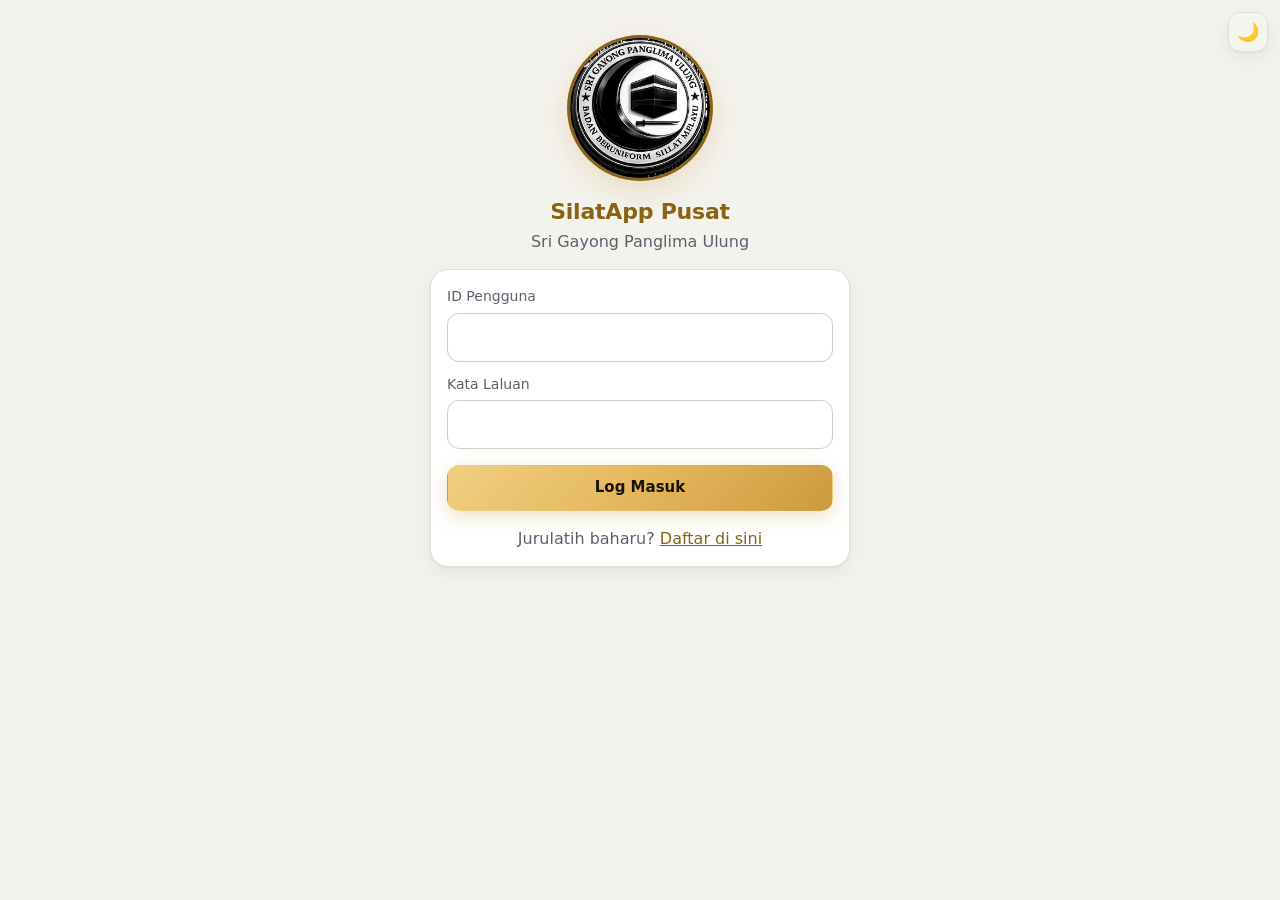
==== commit 40f561f3: "Ketetapan huruf besar: nama, alamat, lokasi, catatan dll. sentiasa disimpan HURUF BESAR - Pelayan me" ====
--- a/index.html
+++ b/index.html
@@ -34,7 +34,7 @@
 button.kecil{padding:6px 12px;font-size:14px;min-height:36px}
 button.bahaya{border-color:var(--merah);color:var(--merah);background:transparent}
 button.penuh{width:100%}
-button:disabled{opacity:.45;cursor:not-allowed}
+button:disabled{opacity:.5}
 input,select,textarea{width:100%;background:var(--kad2);color:var(--teks);border:1px solid var(--garis);border-radius:12px;padding:12px 14px;font:inherit;font-size:16px;min-height:48px}
 select{appearance:none;-webkit-appearance:none;background-image:linear-gradient(45deg,transparent 50%,var(--teks) 50%),linear-gradient(135deg,var(--teks) 50%,transparent 50%);background-position:calc(100% - 20px) 21px,calc(100% - 15px) 21px;background-size:5px 5px;background-repeat:no-repeat;padding-right:36px}
 input:focus,select:focus,textarea:focus{outline:none;border-color:var(--emas)}
@@ -150,7 +150,6 @@
 <div id="modal"><div class="isi" id="modalIsi"></div></div>
 <div id="toast"></div>
 <div id="cetak"></div>
-<script src="teks-pdpa.js"></script>
 <script src="bersama.js"></script>
 <script src="qrcode.js"></script>
 <script src="poster.js"></script>
@@ -187,7 +186,6 @@
     } catch (e2) { r = { ok: false, msg: 'Tiada sambungan ke pelayan. Semak internet.' }; }
   }
   if (r.logout) keluar(true);
-  else if (r.perlu_terma && action !== 'setuju_terma') { if (S.u) S.u.terma_ok = false; paparTerma(); }
   else if (r.wajib_tukar && action !== 'tukar_katalaluan' && S.u) { S.u.wajib_tukar = true; paparTukarWajib(); }
   return r;
 }
@@ -205,8 +203,7 @@
       <label>Kata Laluan</label><input id="lPw" type="password" autocomplete="current-password">
       <button class="utama penuh" style="margin-top:16px" onclick="logMasuk()">Log Masuk</button>
       <p class="pudar" style="text-align:center;margin-bottom:0">Jurulatih baharu? <a href="#" onclick="paparDaftar();return false">Daftar di sini</a></p>
-    </div>
-    <div class="kad">${htmlPenafian(true)}${htmlKakiPrivasi()}</div></div></div>`;
+    </div></div></div>`;
   $('#lPw').addEventListener('keydown', e => { if (e.key === 'Enter') logMasuk(); });
 }
 function paparCiptaSuper() {
@@ -254,9 +251,8 @@
       <label>Alamat Gelanggang</label><textarea id="dGAlamat" rows="2"></textarea>
       <p class="pudar" style="font-size:13px">Anda akan ditanda sebagai KETUA gelanggang ini.</p>
     </div>
-    <div class="pdpa"><b>Terma Penggunaan & Akujanji Kerahsiaan</b> (ringkasan)<div style="margin-top:6px">${htmlTermaRingkas()}</div>
-      <a href="#" onclick="lihatTerma();return false" style="display:inline-block;margin-top:8px;font-weight:600">Baca terma penuh ›</a> · <a href="privasi.html" target="_blank" rel="noopener">Notis Privasi</a></div>
-    <label class="cek"><input type="checkbox" id="dPdpa"> <span>${esc(KOTAK_TERMA)}</span></label>
+    <div class="pdpa"><b>Notis PDPA:</b> Maklumat peribadi anda (nama, telefon) dikumpul hanya untuk urusan pentadbiran persatuan silat, disimpan secara selamat dan tidak didedahkan kepada pihak luar, selaras Akta Perlindungan Data Peribadi 2010.</div>
+    <label class="cek"><input type="checkbox" id="dPdpa"> Saya faham dan bersetuju dengan notis PDPA di atas.</label>
     <div style="margin-top:16px" class="baris"><button onclick="paparLogin()">Kembali</button><button class="utama" onclick="hantarDaftar()">Hantar</button></div>`;
 }
 function isiGelDaftar() {
@@ -280,8 +276,7 @@
   if (!$('#dNeg').value) return toast('Sila pilih negeri.');
   if (!gel) return toast('Sila pilih gelanggang, atau pilih "+ Mohon gelanggang baharu" jika gelanggang anda belum ada dalam senarai.', 6000);
   if (gel === '__BARU' && !$('#dGNama').value.trim()) return toast('Sila isi Nama Gelanggang Baharu.');
-  const d = { id: $('#dId').value, katalaluan: $('#dPw').value, nama: $('#dNama').value, telefon: $('#dTel').value, negeri: $('#dNeg').value, terma: $('#dPdpa').checked, terma_versi: VERSI_TERMA };
-  if (!d.terma) return toast('Sila bersetuju dengan Terma Penggunaan & Akujanji Kerahsiaan.');
+  const d = { id: $('#dId').value, katalaluan: $('#dPw').value, nama: $('#dNama').value, telefon: $('#dTel').value, negeri: $('#dNeg').value, pdpa: $('#dPdpa').checked };
   if (gel === '__BARU') d.gelanggang_baru = { nama: $('#dGNama').value, alamat: $('#dGAlamat').value };
   else d.kod_gelanggang = gel;
   const k = $('#kotakDaftar'); k.classList.add('muat');
@@ -307,7 +302,7 @@
   ['gelang', '🏟️', 'Gelanggang', 'Jadual, cawangan & logo'],
   ['akaun', '⚙️', 'Akaun', 'Kata laluan']
 ];
-const FN = () => ({ pdpa: tabPdpa, papan: tabPapan, lulus: tabLulus, gel: tabGel, jur: tabJur, ahli: tabAhli, daftar: tabDaftar, akaun: tabAkaun, hadir: tabHadir, gelang: tabGelang, mohon: tabMohon, poster: tabPoster, yb: tabYB, kew: tabKew, fiz: tabFiz, menu: tabMenu });
+const FN = () => ({ papan: tabPapan, lulus: tabLulus, gel: tabGel, jur: tabJur, ahli: tabAhli, daftar: tabDaftar, akaun: tabAkaun, hadir: tabHadir, gelang: tabGelang, mohon: tabMohon, poster: tabPoster, yb: tabYB, kew: tabKew, fiz: tabFiz, menu: tabMenu });
 function pergi(t) { S.tab = t; window.scrollTo(0, 0); mula(); }
 
 async function mula() {
@@ -318,7 +313,6 @@
     if (!r.ok) { if (r.logout) return; $('#app').innerHTML = `<div class="wrap" style="text-align:center;padding-top:60px"><img src="logo.png" style="width:90px;border-radius:50%;background:#fff"><p>${esc(r.msg || 'Tidak dapat sambung ke pelayan.')}</p><button class="utama" onclick="mula()">Cuba lagi</button></div>`; return; }
     S.u = r.pengguna; S.negeri = r.negeri;
   }
-  if (!S.u.terma_ok) return paparTerma();
   if (S.u.wajib_tukar) return paparTukarWajib();
   if (!S.negeri.length) { const r = await api('negeri'); S.negeri = r.negeri || []; }
   if (S.mod == null) { try { S.mod = localStorage.getItem('sp_mod') || 'admin'; } catch (e) { S.mod = 'admin'; } }
@@ -336,7 +330,7 @@
     $('#app').innerHTML = head + (m ? `<div class="tajuk"><button class="ikon" onclick="pergi('menu')">←</button><h2>${m[2]}</h2><button class="ikon" onclick="mula()">⟳</button></div>` : '') + `<div class="wrap" id="isi"></div>`;
   } else {
     const tabs = u.peranan === 'ADMIN_NEGERI' ? [['papan','Ringkasan'],['lulus','Kelulusan'],['gel','Gelanggang'],['jur','Jurulatih'],['ahli','Ahli'],['akaun','Akaun']]
-      : [['papan','Ringkasan'],['lulus','Kelulusan'],['gel','Gelanggang'],['jur','Pengguna'],['ahli','Ahli'],['pdpa','🛡️ PDPA'],['akaun','Akaun']];
+      : [['papan','Ringkasan'],['lulus','Kelulusan'],['gel','Gelanggang'],['jur','Pengguna'],['ahli','Ahli'],['akaun','Akaun']];
     if (!tabs.some(t => t[0] === S.tab)) S.tab = tabs[0][0];
     $('#app').innerHTML = head + `<div class="tabs">${tabs.map(t => `<button class="${S.tab === t[0] ? 'aktif' : ''}" onclick="pergi('${t[0]}')">${t[1]}</button>`).join('')}</div><div class="wrap" id="isi"></div>`;
   }
@@ -723,11 +717,7 @@
 /* ================= DAFTAR AHLI ================= */
 async function tabDaftar() {
   if (modJur() && !S.cawList) { const c = await api('caw_get'); S.cawList = c.ok ? c.cawangan : []; }
-  const pautan = S.u.kod_gelanggang ? linkBorang(cawTertentu() ? S.cawPilih : '') : '';
-  $('#isi').innerHTML = `${pautan ? `<div class="kad" style="border-color:var(--emas)"><b style="color:var(--emas)">💡 Lebih selamat: kongsi pautan borang supaya ibu bapa setuju sendiri</b>
-      <p class="pudar" style="font-size:13px;margin:6px 0 10px">Melalui borang online, ibu bapa / penjaga membaca Notis Privasi dan memberi persetujuan sendiri — rekod persetujuan lebih kukuh.</p>
-      <button class="penuh" onclick="salinPautanBorang()">📋 Salin pautan borang</button></div>` : ''}
-    <div class="kad" id="kotakAhli"><h3>Daftar Ahli Baharu (manual)</h3>
+  $('#isi').innerHTML = `<div class="kad" id="kotakAhli"><h3>Daftar Ahli Baharu</h3>
     <label>No. Kad Pengenalan / MyKid</label><input id="aKP" placeholder="cth. 150512-08-1234" inputmode="numeric">
     <button class="utama penuh" style="margin-top:10px" onclick="semakKP()">Semak No. KP</button>
     <div id="hasilKP"></div></div>`;
@@ -759,14 +749,8 @@
   }
 }
 function pdpaAhli() {
-  return `<div class="pdpa"><b>Pengesahan Persetujuan</b> · <a href="privasi.html" target="_blank" rel="noopener">Notis Privasi v${esc(VERSI_PDPA)}</a></div>
-    <label>Nama pemberi persetujuan (ahli, atau ibu bapa / penjaga jika bawah 18 tahun) *</label><input id="aPdpaOleh" placeholder="cth. RAZAK BIN ALI" style="text-transform:uppercase">
-    <label class="cek"><input type="checkbox" id="aPdpa"> <span>${esc(KOTAK_JURULATIH)}</span></label>`;
-}
-function salinPautanBorang() {
-  const l = linkBorang(cawTertentu() ? S.cawPilih : '');
-  if (navigator.clipboard) navigator.clipboard.writeText(l).then(() => toast('Pautan borang disalin.'), () => prompt('Salin pautan ini:', l));
-  else prompt('Salin pautan ini:', l);
+  return `<div class="pdpa"><b>Notis PDPA:</b> Maklumat ahli digunakan hanya untuk pentadbiran keahlian silat. No. KP dipaparkan separa kepada pihak lain.</div>
+    <label class="cek"><input type="checkbox" id="aPdpa"> Ahli / ibu bapa / penjaga telah bersetuju maklumat ini disimpan.</label>`;
 }
 function tarikhDariKP(kp) {
   const d = String(kp).replace(/\D/g, ''); if (d.length < 6) return '';
@@ -777,11 +761,8 @@
   const d = { no_kp: $('#aKP').value };
   if (!mod) Object.assign(d, { nama: $('#aNama').value, jantina: $('#aJan').value, tarikh_lahir: $('#aLahir').value, bengkung: $('#aBeng').value, tel_waris: $('#aWaris').value });
   if ($('#aCaw')) d.cawangan = $('#aCaw').value; else if (S.cawPilih && S.cawPilih !== '__TIADA') d.cawangan = S.cawPilih;
-  const oleh = ($('#aPdpaOleh').value || '').trim();
-  if (oleh.length < 3) return toast('Sila isi nama pemberi persetujuan.');
-  if (!$('#aPdpa').checked) return toast('Sila tandakan pengesahan persetujuan.');
   const k = $('#kotakAhli'); k.classList.add('muat');
-  const r = await api('daftar_ahli', { data: d, mod, kod: S.gelPilih, pdpa: $('#aPdpa').checked, pdpa_oleh: oleh });
+  const r = await api('daftar_ahli', { data: d, mod, kod: S.gelPilih, pdpa: $('#aPdpa').checked });
   k.classList.remove('muat'); toast(r.msg, 5000);
   if (r.ok) tabDaftar();
 }
@@ -860,7 +841,7 @@
   lukisHadir();
 }
 function sesiLain() {
-  const n = (prompt('Nama sesi tambahan (cth. Sesi Tanding, Latihan Khas):') || '').replace(/[<>,]/g, '').trim().slice(0, 30);
+  const n = (prompt('Nama sesi tambahan (cth. Sesi Tanding, Latihan Khas):') || '').replace(/[<>,]/g, '').trim().slice(0, 30).toUpperCase();
   if (!n) return; S.hSesiTambah = [...new Set([...(S.hSesiTambah || []), n])]; S.hSesi = n; tabHadir();
 }
 async function padamHadir() {
@@ -1445,51 +1426,6 @@
   mula();
 }
 
-/* ================= TERMA PENGGUNAAN (wajib selepas log masuk) ================= */
-function paparTerma() {
-  $('#app').innerHTML = `<div style="position:fixed;inset:0;background:var(--bg);z-index:90;overflow:auto"><div class="wrap" style="max-width:640px">
-    <div style="text-align:center;margin:10px 0 14px"><img src="logo.png" alt="" style="width:80px;height:80px;border-radius:50%;background:#fff"></div>
-    <div class="kad">${htmlTerma()}</div>
-    <div class="kad"><label class="cek" style="margin-top:0"><input type="checkbox" id="tSetuju" onchange="$('#tYa').disabled=!this.checked"> <span>${esc(KOTAK_TERMA)}</span></label>
-      <button class="utama penuh" id="tYa" style="margin-top:14px" disabled onclick="setujuTerma()">Saya Setuju</button>
-      <button class="bahaya penuh" style="margin-top:8px" onclick="tolakTerma()">Tidak Setuju</button>
-      <p class="pudar" style="font-size:12px;text-align:center;margin-bottom:0">${S.u ? esc(S.u.nama) + ' · ' + esc(NAMA_PERANAN[S.u.peranan] || '') : ''}</p></div>
-    <div class="kad">${htmlPenafian(true)}${htmlKakiPrivasi()}</div></div></div>`;
-}
-async function setujuTerma() {
-  if (!$('#tSetuju').checked) return toast('Sila tandakan kotak persetujuan.');
-  const b = $('#tYa'); b.disabled = true;
-  const r = await api('setuju_terma', { versi: VERSI_TERMA, setuju: true });
-  if (!r.ok) { b.disabled = false; return toast(r.msg, 5000); }
-  S.u = r.pengguna; toast(r.msg); S.tab = ''; mula();
-}
-function tolakTerma() { toast('Anda perlu bersetuju dengan Terma Penggunaan untuk menggunakan sistem.', 5000); keluar(); }
-function lihatTerma() { modal(`<div>${htmlTerma()}</div><button class="penuh" style="margin-top:14px" onclick="modal('')">Tutup</button>`); }
-
-/* ================= 🛡️ PDPA (Super Admin) ================= */
-async function tabPdpa() {
-  const r = await api('pdpa_ringkasan'); if (!r.ok) return $('#isi').innerHTML = `<p>${esc(r.msg)}</p>`;
-  const d = S.pdpa = r.data, jum = d.ada + d.tiada, pc = jum ? Math.round(d.ada / jum * 100) : 0;
-  const sl = { BORANG_ONLINE: 'Borang Online', JURULATIH: 'Jurulatih (manual)', PORTAL: 'Portal Ibu Bapa', LAIN: 'Lain-lain' };
-  const ikutGel = {}; d.tanpa.forEach(a => (ikutGel[a.gelanggang] = ikutGel[a.gelanggang] || []).push(a));
-  $('#isi').innerHTML = `<div class="kad"><h3>Versi Semasa</h3><div class="baris"><div class="stat"><b>v${esc(d.versi_pdpa)}</b><small>Notis Privasi</small></div><div class="stat"><b>v${esc(d.versi_terma)}</b><small>Terma Penggunaan</small></div></div>
-      <p class="pudar" style="font-size:12px;margin-bottom:0">Versi mesti sama dalam <b>teks-pdpa.js</b> dan <b>Code.gs</b>. <a href="privasi.html" target="_blank" rel="noopener">Lihat Notis Privasi ›</a></p></div>
-    <div class="ring"><div class="pudar" style="font-size:14px">Ahli aktif dengan rekod persetujuan</div><div class="besar">${d.ada} <span class="pudar" style="font-size:16px">/ ${jum}</span></div>
-      <div class="sub"><span>${pc}% ada persetujuan</span><span style="color:var(--merah);font-weight:700">${d.tiada} tiada (data lama)</span></div><div class="bar"><i style="width:${pc}%"></i></div></div>
-    <div class="grid" style="margin-bottom:12px">${Object.keys(sl).map(k => `<div class="stat"><b>${d.saluran[k] || 0}</b><small>${sl[k]}</small></div>`).join('')}
-      <div class="stat"><b>${d.portal}</b><small>Setuju di Portal Ibu Bapa</small></div><div class="stat"><b>${d.penggunaSudah}</b><small>Pengguna setuju terma</small></div></div>
-    <div class="kad"><h3>Jurulatih & Admin Belum Setuju Terma (${d.penggunaBelum.length})</h3>
-      ${d.penggunaBelum.map(x => `<div class="baris" style="padding:6px 0;border-bottom:1px solid var(--garis)"><span style="font-size:14px">${esc(x.nama)} <small class="pudar">${esc(x.id)} · ${esc(NAMA_PERANAN[x.peranan] || x.peranan)}${x.gelanggang ? ' · ' + esc(x.gelanggang) : ''}${x.negeri ? ' · ' + esc(x.negeri) : ''}</small></span>${x.versi ? tag('v' + x.versi + ' lama', 'KUNING') : tag('Belum', 'MERAH')}</div>`).join('') || '<p class="pudar" style="margin:0">Semua pengguna aktif sudah bersetuju. ✅</p>'}
-      <p class="pudar" style="font-size:12px;margin-bottom:0">Mereka akan diminta bersetuju secara automatik semasa log masuk seterusnya.</p></div>
-    <div class="kad"><div class="baris" style="margin-bottom:8px"><h3 style="margin:0">Ahli Tanpa Rekod Persetujuan (${d.tanpa.length})</h3><button class="kecil" style="flex:none" onclick="eksportPdpa()">Eksport CSV</button></div>
-      <p class="pudar" style="font-size:12px;margin-top:0">Biasanya data lama / import. Minta jurulatih kongsi pautan borang atau minta ibu bapa log masuk Portal Ibu Bapa untuk bersetuju.</p>
-      ${Object.keys(ikutGel).map(g => `<details style="border-top:1px solid var(--garis);padding:8px 0"><summary style="cursor:pointer"><b>${esc(g)}</b> <span class="pudar">(${ikutGel[g].length})</span></summary>
-        ${ikutGel[g].map(a => `<div style="font-size:13px;padding:4px 0 4px 10px">${esc(a.nama)} <span class="pudar">${esc(a.no_ahli)}</span></div>`).join('')}</details>`).join('') || '<p class="pudar" style="margin:0">Tiada. ✅</p>'}</div>`;
-}
-function eksportPdpa() {
-  csv('ahli_tanpa_persetujuan_pdpa', [['No Ahli', 'Nama', 'Kod Gelanggang', 'Gelanggang', 'Negeri', 'Tarikh Daftar']].concat(S.pdpa.tanpa.map(a => [a.no_ahli, a.nama, a.kod, a.gelanggang, a.negeri, a.tarikh_daftar])));
-}
-
 /* ================= AKAUN ================= */
 function tabAkaun() {
   const u = S.u;
--- a/glass.css
+++ b/glass.css
@@ -157,3 +157,8 @@
 }
 .lencana{background:var(--tKuning) !important;color:var(--emasT) !important;border-color:var(--emas) !important}
 .cip button.on small{color:inherit !important;opacity:.85}
+
+/* ---------- Ketetapan huruf besar: teks dipaparkan HURUF BESAR semasa menaip (pelayan juga menukar) ---------- */
+input:not([type]):not([autocapitalize="none"]):not([inputmode="tel"]):not([inputmode="numeric"]):not([id^="cari"]),
+input[type=text]:not([autocapitalize="none"]):not([id^="cari"]),textarea{text-transform:uppercase}
+input::placeholder,textarea::placeholder{text-transform:none}
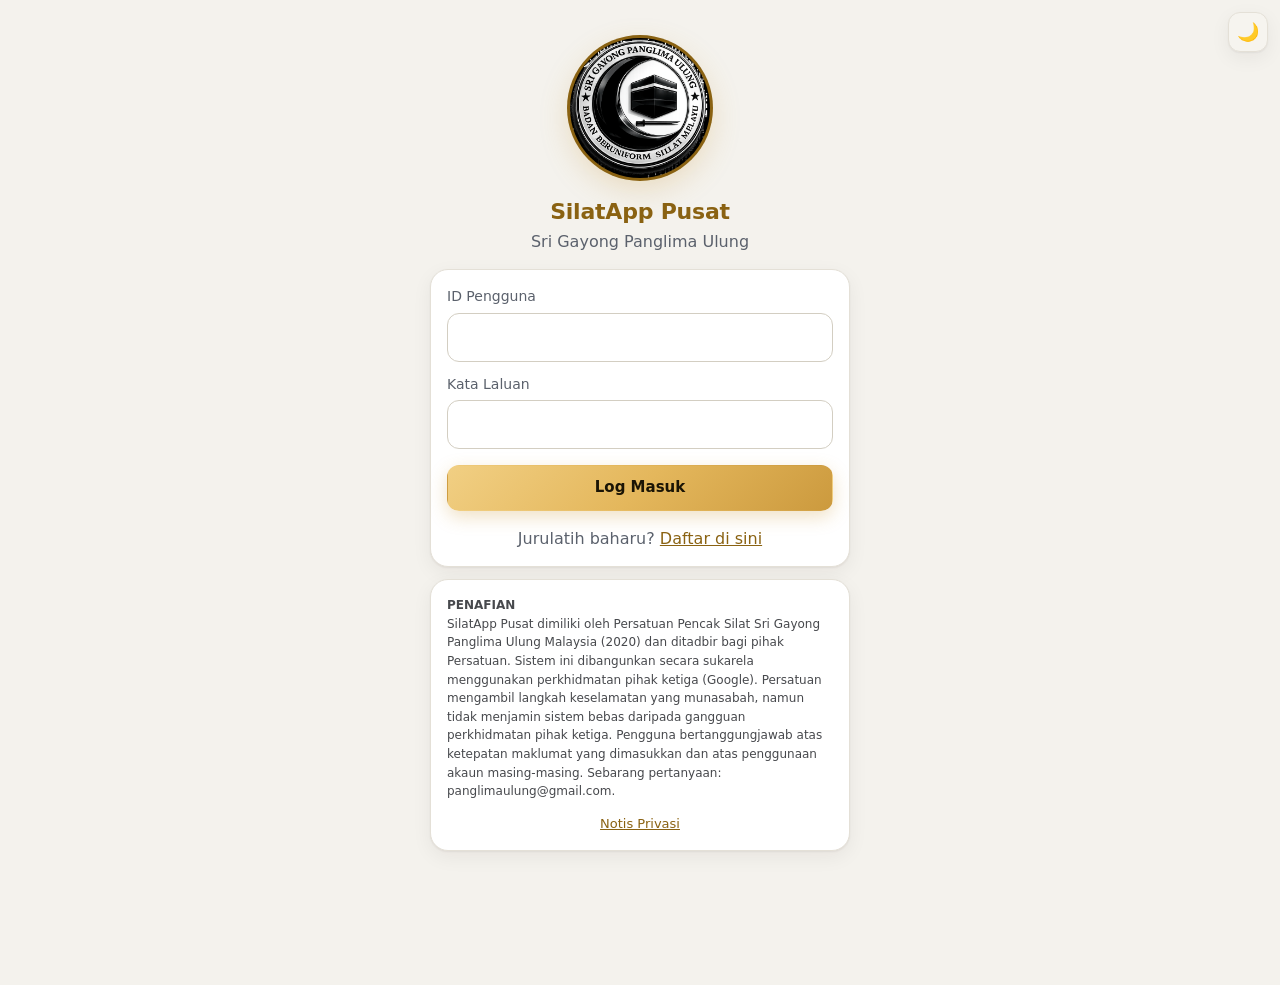
==== commit 766ee9ae: "Gabung ketetapan huruf besar ke cawangan PDPA Co-Authored-By: Claude Opus 5.5 <noreply@anthropic.com" ====
--- a/index.html
+++ b/index.html
@@ -34,7 +34,7 @@
 button.kecil{padding:6px 12px;font-size:14px;min-height:36px}
 button.bahaya{border-color:var(--merah);color:var(--merah);background:transparent}
 button.penuh{width:100%}
-button:disabled{opacity:.5}
+button:disabled{opacity:.45;cursor:not-allowed}
 input,select,textarea{width:100%;background:var(--kad2);color:var(--teks);border:1px solid var(--garis);border-radius:12px;padding:12px 14px;font:inherit;font-size:16px;min-height:48px}
 select{appearance:none;-webkit-appearance:none;background-image:linear-gradient(45deg,transparent 50%,var(--teks) 50%),linear-gradient(135deg,var(--teks) 50%,transparent 50%);background-position:calc(100% - 20px) 21px,calc(100% - 15px) 21px;background-size:5px 5px;background-repeat:no-repeat;padding-right:36px}
 input:focus,select:focus,textarea:focus{outline:none;border-color:var(--emas)}
@@ -150,6 +150,7 @@
 <div id="modal"><div class="isi" id="modalIsi"></div></div>
 <div id="toast"></div>
 <div id="cetak"></div>
+<script src="teks-pdpa.js"></script>
 <script src="bersama.js"></script>
 <script src="qrcode.js"></script>
 <script src="poster.js"></script>
@@ -186,6 +187,7 @@
     } catch (e2) { r = { ok: false, msg: 'Tiada sambungan ke pelayan. Semak internet.' }; }
   }
   if (r.logout) keluar(true);
+  else if (r.perlu_terma && action !== 'setuju_terma') { if (S.u) S.u.terma_ok = false; paparTerma(); }
   else if (r.wajib_tukar && action !== 'tukar_katalaluan' && S.u) { S.u.wajib_tukar = true; paparTukarWajib(); }
   return r;
 }
@@ -203,7 +205,8 @@
       <label>Kata Laluan</label><input id="lPw" type="password" autocomplete="current-password">
       <button class="utama penuh" style="margin-top:16px" onclick="logMasuk()">Log Masuk</button>
       <p class="pudar" style="text-align:center;margin-bottom:0">Jurulatih baharu? <a href="#" onclick="paparDaftar();return false">Daftar di sini</a></p>
-    </div></div></div>`;
+    </div>
+    <div class="kad">${htmlPenafian(true)}${htmlKakiPrivasi()}</div></div></div>`;
   $('#lPw').addEventListener('keydown', e => { if (e.key === 'Enter') logMasuk(); });
 }
 function paparCiptaSuper() {
@@ -251,8 +254,9 @@
       <label>Alamat Gelanggang</label><textarea id="dGAlamat" rows="2"></textarea>
       <p class="pudar" style="font-size:13px">Anda akan ditanda sebagai KETUA gelanggang ini.</p>
     </div>
-    <div class="pdpa"><b>Notis PDPA:</b> Maklumat peribadi anda (nama, telefon) dikumpul hanya untuk urusan pentadbiran persatuan silat, disimpan secara selamat dan tidak didedahkan kepada pihak luar, selaras Akta Perlindungan Data Peribadi 2010.</div>
-    <label class="cek"><input type="checkbox" id="dPdpa"> Saya faham dan bersetuju dengan notis PDPA di atas.</label>
+    <div class="pdpa"><b>Terma Penggunaan & Akujanji Kerahsiaan</b> (ringkasan)<div style="margin-top:6px">${htmlTermaRingkas()}</div>
+      <a href="#" onclick="lihatTerma();return false" style="display:inline-block;margin-top:8px;font-weight:600">Baca terma penuh ›</a> · <a href="privasi.html" target="_blank" rel="noopener">Notis Privasi</a></div>
+    <label class="cek"><input type="checkbox" id="dPdpa"> <span>${esc(KOTAK_TERMA)}</span></label>
     <div style="margin-top:16px" class="baris"><button onclick="paparLogin()">Kembali</button><button class="utama" onclick="hantarDaftar()">Hantar</button></div>`;
 }
 function isiGelDaftar() {
@@ -276,7 +280,8 @@
   if (!$('#dNeg').value) return toast('Sila pilih negeri.');
   if (!gel) return toast('Sila pilih gelanggang, atau pilih "+ Mohon gelanggang baharu" jika gelanggang anda belum ada dalam senarai.', 6000);
   if (gel === '__BARU' && !$('#dGNama').value.trim()) return toast('Sila isi Nama Gelanggang Baharu.');
-  const d = { id: $('#dId').value, katalaluan: $('#dPw').value, nama: $('#dNama').value, telefon: $('#dTel').value, negeri: $('#dNeg').value, pdpa: $('#dPdpa').checked };
+  const d = { id: $('#dId').value, katalaluan: $('#dPw').value, nama: $('#dNama').value, telefon: $('#dTel').value, negeri: $('#dNeg').value, terma: $('#dPdpa').checked, terma_versi: VERSI_TERMA };
+  if (!d.terma) return toast('Sila bersetuju dengan Terma Penggunaan & Akujanji Kerahsiaan.');
   if (gel === '__BARU') d.gelanggang_baru = { nama: $('#dGNama').value, alamat: $('#dGAlamat').value };
   else d.kod_gelanggang = gel;
   const k = $('#kotakDaftar'); k.classList.add('muat');
@@ -302,7 +307,7 @@
   ['gelang', '🏟️', 'Gelanggang', 'Jadual, cawangan & logo'],
   ['akaun', '⚙️', 'Akaun', 'Kata laluan']
 ];
-const FN = () => ({ papan: tabPapan, lulus: tabLulus, gel: tabGel, jur: tabJur, ahli: tabAhli, daftar: tabDaftar, akaun: tabAkaun, hadir: tabHadir, gelang: tabGelang, mohon: tabMohon, poster: tabPoster, yb: tabYB, kew: tabKew, fiz: tabFiz, menu: tabMenu });
+const FN = () => ({ pdpa: tabPdpa, papan: tabPapan, lulus: tabLulus, gel: tabGel, jur: tabJur, ahli: tabAhli, daftar: tabDaftar, akaun: tabAkaun, hadir: tabHadir, gelang: tabGelang, mohon: tabMohon, poster: tabPoster, yb: tabYB, kew: tabKew, fiz: tabFiz, menu: tabMenu });
 function pergi(t) { S.tab = t; window.scrollTo(0, 0); mula(); }
 
 async function mula() {
@@ -313,6 +318,7 @@
     if (!r.ok) { if (r.logout) return; $('#app').innerHTML = `<div class="wrap" style="text-align:center;padding-top:60px"><img src="logo.png" style="width:90px;border-radius:50%;background:#fff"><p>${esc(r.msg || 'Tidak dapat sambung ke pelayan.')}</p><button class="utama" onclick="mula()">Cuba lagi</button></div>`; return; }
     S.u = r.pengguna; S.negeri = r.negeri;
   }
+  if (!S.u.terma_ok) return paparTerma();
   if (S.u.wajib_tukar) return paparTukarWajib();
   if (!S.negeri.length) { const r = await api('negeri'); S.negeri = r.negeri || []; }
   if (S.mod == null) { try { S.mod = localStorage.getItem('sp_mod') || 'admin'; } catch (e) { S.mod = 'admin'; } }
@@ -330,7 +336,7 @@
     $('#app').innerHTML = head + (m ? `<div class="tajuk"><button class="ikon" onclick="pergi('menu')">←</button><h2>${m[2]}</h2><button class="ikon" onclick="mula()">⟳</button></div>` : '') + `<div class="wrap" id="isi"></div>`;
   } else {
     const tabs = u.peranan === 'ADMIN_NEGERI' ? [['papan','Ringkasan'],['lulus','Kelulusan'],['gel','Gelanggang'],['jur','Jurulatih'],['ahli','Ahli'],['akaun','Akaun']]
-      : [['papan','Ringkasan'],['lulus','Kelulusan'],['gel','Gelanggang'],['jur','Pengguna'],['ahli','Ahli'],['akaun','Akaun']];
+      : [['papan','Ringkasan'],['lulus','Kelulusan'],['gel','Gelanggang'],['jur','Pengguna'],['ahli','Ahli'],['pdpa','🛡️ PDPA'],['akaun','Akaun']];
     if (!tabs.some(t => t[0] === S.tab)) S.tab = tabs[0][0];
     $('#app').innerHTML = head + `<div class="tabs">${tabs.map(t => `<button class="${S.tab === t[0] ? 'aktif' : ''}" onclick="pergi('${t[0]}')">${t[1]}</button>`).join('')}</div><div class="wrap" id="isi"></div>`;
   }
@@ -717,7 +723,11 @@
 /* ================= DAFTAR AHLI ================= */
 async function tabDaftar() {
   if (modJur() && !S.cawList) { const c = await api('caw_get'); S.cawList = c.ok ? c.cawangan : []; }
-  $('#isi').innerHTML = `<div class="kad" id="kotakAhli"><h3>Daftar Ahli Baharu</h3>
+  const pautan = S.u.kod_gelanggang ? linkBorang(cawTertentu() ? S.cawPilih : '') : '';
+  $('#isi').innerHTML = `${pautan ? `<div class="kad" style="border-color:var(--emas)"><b style="color:var(--emas)">💡 Lebih selamat: kongsi pautan borang supaya ibu bapa setuju sendiri</b>
+      <p class="pudar" style="font-size:13px;margin:6px 0 10px">Melalui borang online, ibu bapa / penjaga membaca Notis Privasi dan memberi persetujuan sendiri — rekod persetujuan lebih kukuh.</p>
+      <button class="penuh" onclick="salinPautanBorang()">📋 Salin pautan borang</button></div>` : ''}
+    <div class="kad" id="kotakAhli"><h3>Daftar Ahli Baharu (manual)</h3>
     <label>No. Kad Pengenalan / MyKid</label><input id="aKP" placeholder="cth. 150512-08-1234" inputmode="numeric">
     <button class="utama penuh" style="margin-top:10px" onclick="semakKP()">Semak No. KP</button>
     <div id="hasilKP"></div></div>`;
@@ -749,8 +759,14 @@
   }
 }
 function pdpaAhli() {
-  return `<div class="pdpa"><b>Notis PDPA:</b> Maklumat ahli digunakan hanya untuk pentadbiran keahlian silat. No. KP dipaparkan separa kepada pihak lain.</div>
-    <label class="cek"><input type="checkbox" id="aPdpa"> Ahli / ibu bapa / penjaga telah bersetuju maklumat ini disimpan.</label>`;
+  return `<div class="pdpa"><b>Pengesahan Persetujuan</b> · <a href="privasi.html" target="_blank" rel="noopener">Notis Privasi v${esc(VERSI_PDPA)}</a></div>
+    <label>Nama pemberi persetujuan (ahli, atau ibu bapa / penjaga jika bawah 18 tahun) *</label><input id="aPdpaOleh" placeholder="cth. RAZAK BIN ALI" style="text-transform:uppercase">
+    <label class="cek"><input type="checkbox" id="aPdpa"> <span>${esc(KOTAK_JURULATIH)}</span></label>`;
+}
+function salinPautanBorang() {
+  const l = linkBorang(cawTertentu() ? S.cawPilih : '');
+  if (navigator.clipboard) navigator.clipboard.writeText(l).then(() => toast('Pautan borang disalin.'), () => prompt('Salin pautan ini:', l));
+  else prompt('Salin pautan ini:', l);
 }
 function tarikhDariKP(kp) {
   const d = String(kp).replace(/\D/g, ''); if (d.length < 6) return '';
@@ -761,8 +777,11 @@
   const d = { no_kp: $('#aKP').value };
   if (!mod) Object.assign(d, { nama: $('#aNama').value, jantina: $('#aJan').value, tarikh_lahir: $('#aLahir').value, bengkung: $('#aBeng').value, tel_waris: $('#aWaris').value });
   if ($('#aCaw')) d.cawangan = $('#aCaw').value; else if (S.cawPilih && S.cawPilih !== '__TIADA') d.cawangan = S.cawPilih;
+  const oleh = ($('#aPdpaOleh').value || '').trim();
+  if (oleh.length < 3) return toast('Sila isi nama pemberi persetujuan.');
+  if (!$('#aPdpa').checked) return toast('Sila tandakan pengesahan persetujuan.');
   const k = $('#kotakAhli'); k.classList.add('muat');
-  const r = await api('daftar_ahli', { data: d, mod, kod: S.gelPilih, pdpa: $('#aPdpa').checked });
+  const r = await api('daftar_ahli', { data: d, mod, kod: S.gelPilih, pdpa: $('#aPdpa').checked, pdpa_oleh: oleh });
   k.classList.remove('muat'); toast(r.msg, 5000);
   if (r.ok) tabDaftar();
 }
@@ -1426,6 +1445,51 @@
   mula();
 }
 
+/* ================= TERMA PENGGUNAAN (wajib selepas log masuk) ================= */
+function paparTerma() {
+  $('#app').innerHTML = `<div style="position:fixed;inset:0;background:var(--bg);z-index:90;overflow:auto"><div class="wrap" style="max-width:640px">
+    <div style="text-align:center;margin:10px 0 14px"><img src="logo.png" alt="" style="width:80px;height:80px;border-radius:50%;background:#fff"></div>
+    <div class="kad">${htmlTerma()}</div>
+    <div class="kad"><label class="cek" style="margin-top:0"><input type="checkbox" id="tSetuju" onchange="$('#tYa').disabled=!this.checked"> <span>${esc(KOTAK_TERMA)}</span></label>
+      <button class="utama penuh" id="tYa" style="margin-top:14px" disabled onclick="setujuTerma()">Saya Setuju</button>
+      <button class="bahaya penuh" style="margin-top:8px" onclick="tolakTerma()">Tidak Setuju</button>
+      <p class="pudar" style="font-size:12px;text-align:center;margin-bottom:0">${S.u ? esc(S.u.nama) + ' · ' + esc(NAMA_PERANAN[S.u.peranan] || '') : ''}</p></div>
+    <div class="kad">${htmlPenafian(true)}${htmlKakiPrivasi()}</div></div></div>`;
+}
+async function setujuTerma() {
+  if (!$('#tSetuju').checked) return toast('Sila tandakan kotak persetujuan.');
+  const b = $('#tYa'); b.disabled = true;
+  const r = await api('setuju_terma', { versi: VERSI_TERMA, setuju: true });
+  if (!r.ok) { b.disabled = false; return toast(r.msg, 5000); }
+  S.u = r.pengguna; toast(r.msg); S.tab = ''; mula();
+}
+function tolakTerma() { toast('Anda perlu bersetuju dengan Terma Penggunaan untuk menggunakan sistem.', 5000); keluar(); }
+function lihatTerma() { modal(`<div>${htmlTerma()}</div><button class="penuh" style="margin-top:14px" onclick="modal('')">Tutup</button>`); }
+
+/* ================= 🛡️ PDPA (Super Admin) ================= */
+async function tabPdpa() {
+  const r = await api('pdpa_ringkasan'); if (!r.ok) return $('#isi').innerHTML = `<p>${esc(r.msg)}</p>`;
+  const d = S.pdpa = r.data, jum = d.ada + d.tiada, pc = jum ? Math.round(d.ada / jum * 100) : 0;
+  const sl = { BORANG_ONLINE: 'Borang Online', JURULATIH: 'Jurulatih (manual)', PORTAL: 'Portal Ibu Bapa', LAIN: 'Lain-lain' };
+  const ikutGel = {}; d.tanpa.forEach(a => (ikutGel[a.gelanggang] = ikutGel[a.gelanggang] || []).push(a));
+  $('#isi').innerHTML = `<div class="kad"><h3>Versi Semasa</h3><div class="baris"><div class="stat"><b>v${esc(d.versi_pdpa)}</b><small>Notis Privasi</small></div><div class="stat"><b>v${esc(d.versi_terma)}</b><small>Terma Penggunaan</small></div></div>
+      <p class="pudar" style="font-size:12px;margin-bottom:0">Versi mesti sama dalam <b>teks-pdpa.js</b> dan <b>Code.gs</b>. <a href="privasi.html" target="_blank" rel="noopener">Lihat Notis Privasi ›</a></p></div>
+    <div class="ring"><div class="pudar" style="font-size:14px">Ahli aktif dengan rekod persetujuan</div><div class="besar">${d.ada} <span class="pudar" style="font-size:16px">/ ${jum}</span></div>
+      <div class="sub"><span>${pc}% ada persetujuan</span><span style="color:var(--merah);font-weight:700">${d.tiada} tiada (data lama)</span></div><div class="bar"><i style="width:${pc}%"></i></div></div>
+    <div class="grid" style="margin-bottom:12px">${Object.keys(sl).map(k => `<div class="stat"><b>${d.saluran[k] || 0}</b><small>${sl[k]}</small></div>`).join('')}
+      <div class="stat"><b>${d.portal}</b><small>Setuju di Portal Ibu Bapa</small></div><div class="stat"><b>${d.penggunaSudah}</b><small>Pengguna setuju terma</small></div></div>
+    <div class="kad"><h3>Jurulatih & Admin Belum Setuju Terma (${d.penggunaBelum.length})</h3>
+      ${d.penggunaBelum.map(x => `<div class="baris" style="padding:6px 0;border-bottom:1px solid var(--garis)"><span style="font-size:14px">${esc(x.nama)} <small class="pudar">${esc(x.id)} · ${esc(NAMA_PERANAN[x.peranan] || x.peranan)}${x.gelanggang ? ' · ' + esc(x.gelanggang) : ''}${x.negeri ? ' · ' + esc(x.negeri) : ''}</small></span>${x.versi ? tag('v' + x.versi + ' lama', 'KUNING') : tag('Belum', 'MERAH')}</div>`).join('') || '<p class="pudar" style="margin:0">Semua pengguna aktif sudah bersetuju. ✅</p>'}
+      <p class="pudar" style="font-size:12px;margin-bottom:0">Mereka akan diminta bersetuju secara automatik semasa log masuk seterusnya.</p></div>
+    <div class="kad"><div class="baris" style="margin-bottom:8px"><h3 style="margin:0">Ahli Tanpa Rekod Persetujuan (${d.tanpa.length})</h3><button class="kecil" style="flex:none" onclick="eksportPdpa()">Eksport CSV</button></div>
+      <p class="pudar" style="font-size:12px;margin-top:0">Biasanya data lama / import. Minta jurulatih kongsi pautan borang atau minta ibu bapa log masuk Portal Ibu Bapa untuk bersetuju.</p>
+      ${Object.keys(ikutGel).map(g => `<details style="border-top:1px solid var(--garis);padding:8px 0"><summary style="cursor:pointer"><b>${esc(g)}</b> <span class="pudar">(${ikutGel[g].length})</span></summary>
+        ${ikutGel[g].map(a => `<div style="font-size:13px;padding:4px 0 4px 10px">${esc(a.nama)} <span class="pudar">${esc(a.no_ahli)}</span></div>`).join('')}</details>`).join('') || '<p class="pudar" style="margin:0">Tiada. ✅</p>'}</div>`;
+}
+function eksportPdpa() {
+  csv('ahli_tanpa_persetujuan_pdpa', [['No Ahli', 'Nama', 'Kod Gelanggang', 'Gelanggang', 'Negeri', 'Tarikh Daftar']].concat(S.pdpa.tanpa.map(a => [a.no_ahli, a.nama, a.kod, a.gelanggang, a.negeri, a.tarikh_daftar])));
+}
+
 /* ================= AKAUN ================= */
 function tabAkaun() {
   const u = S.u;
